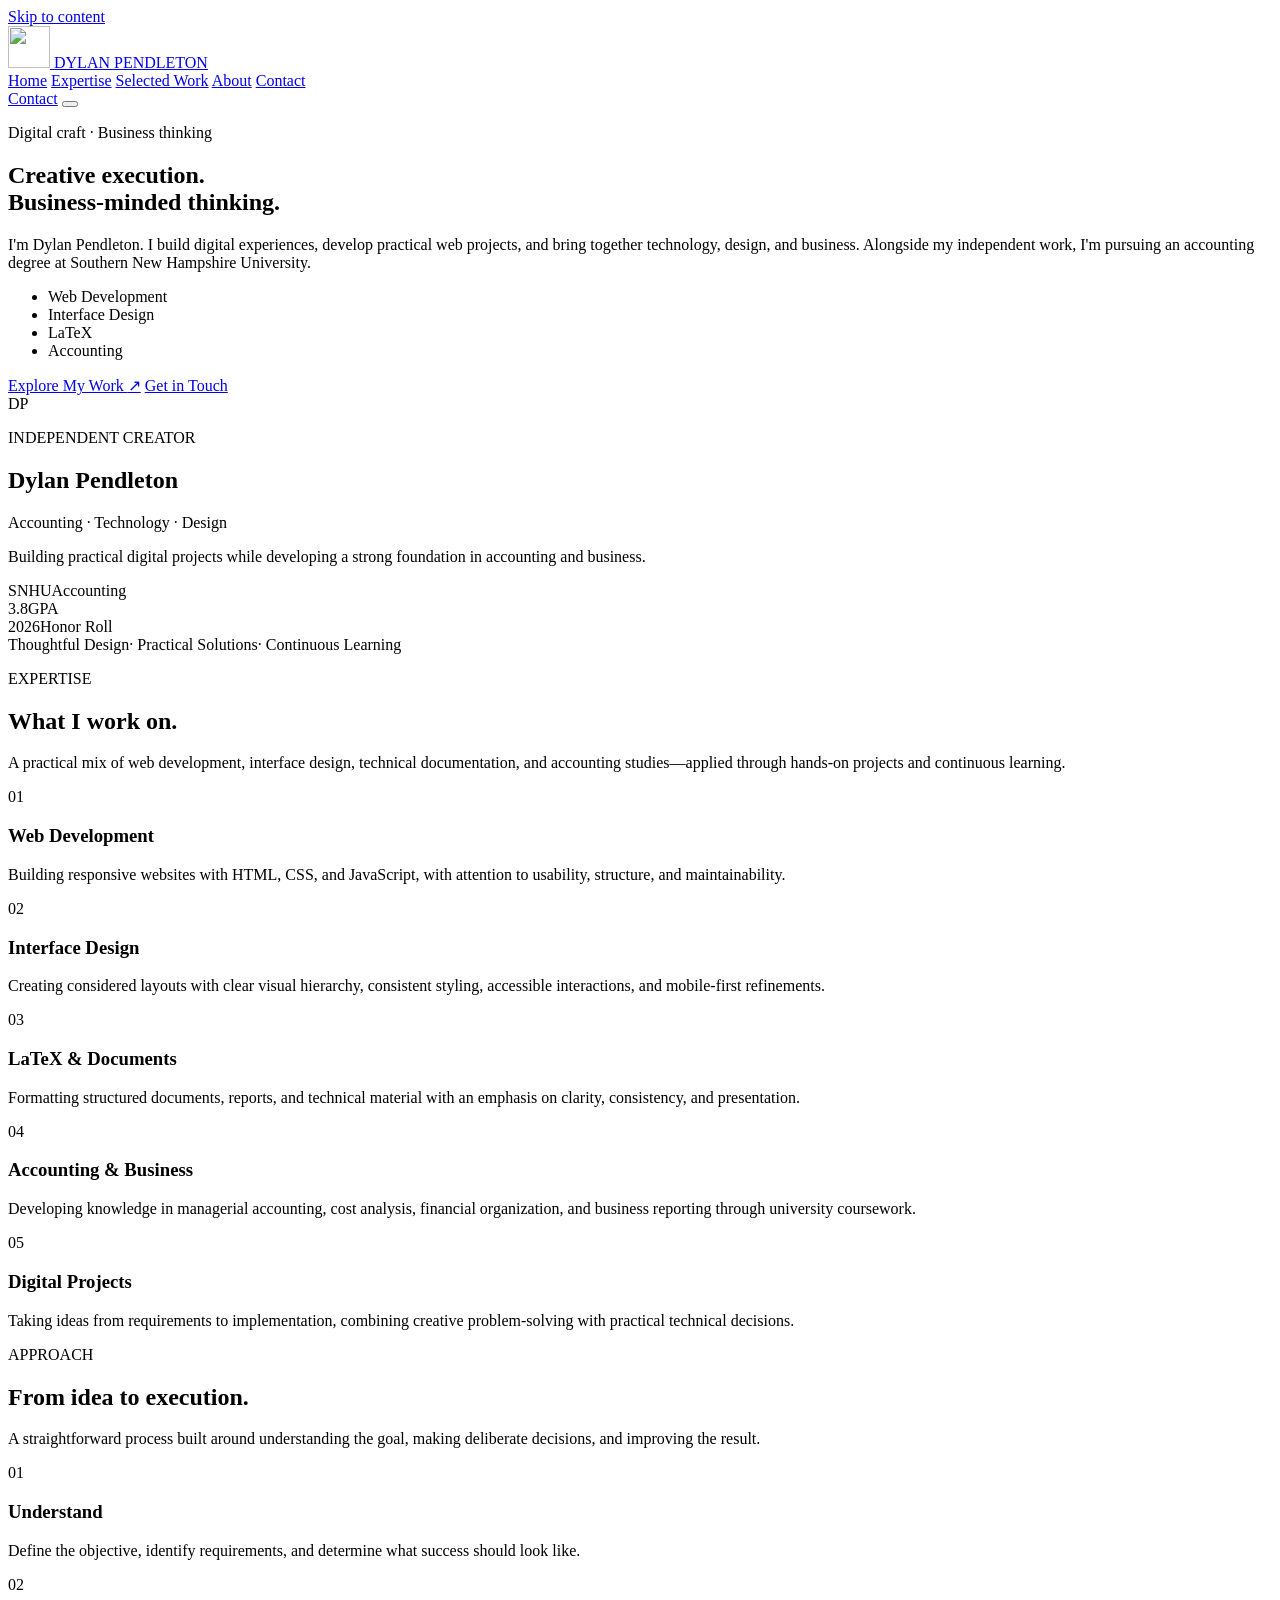
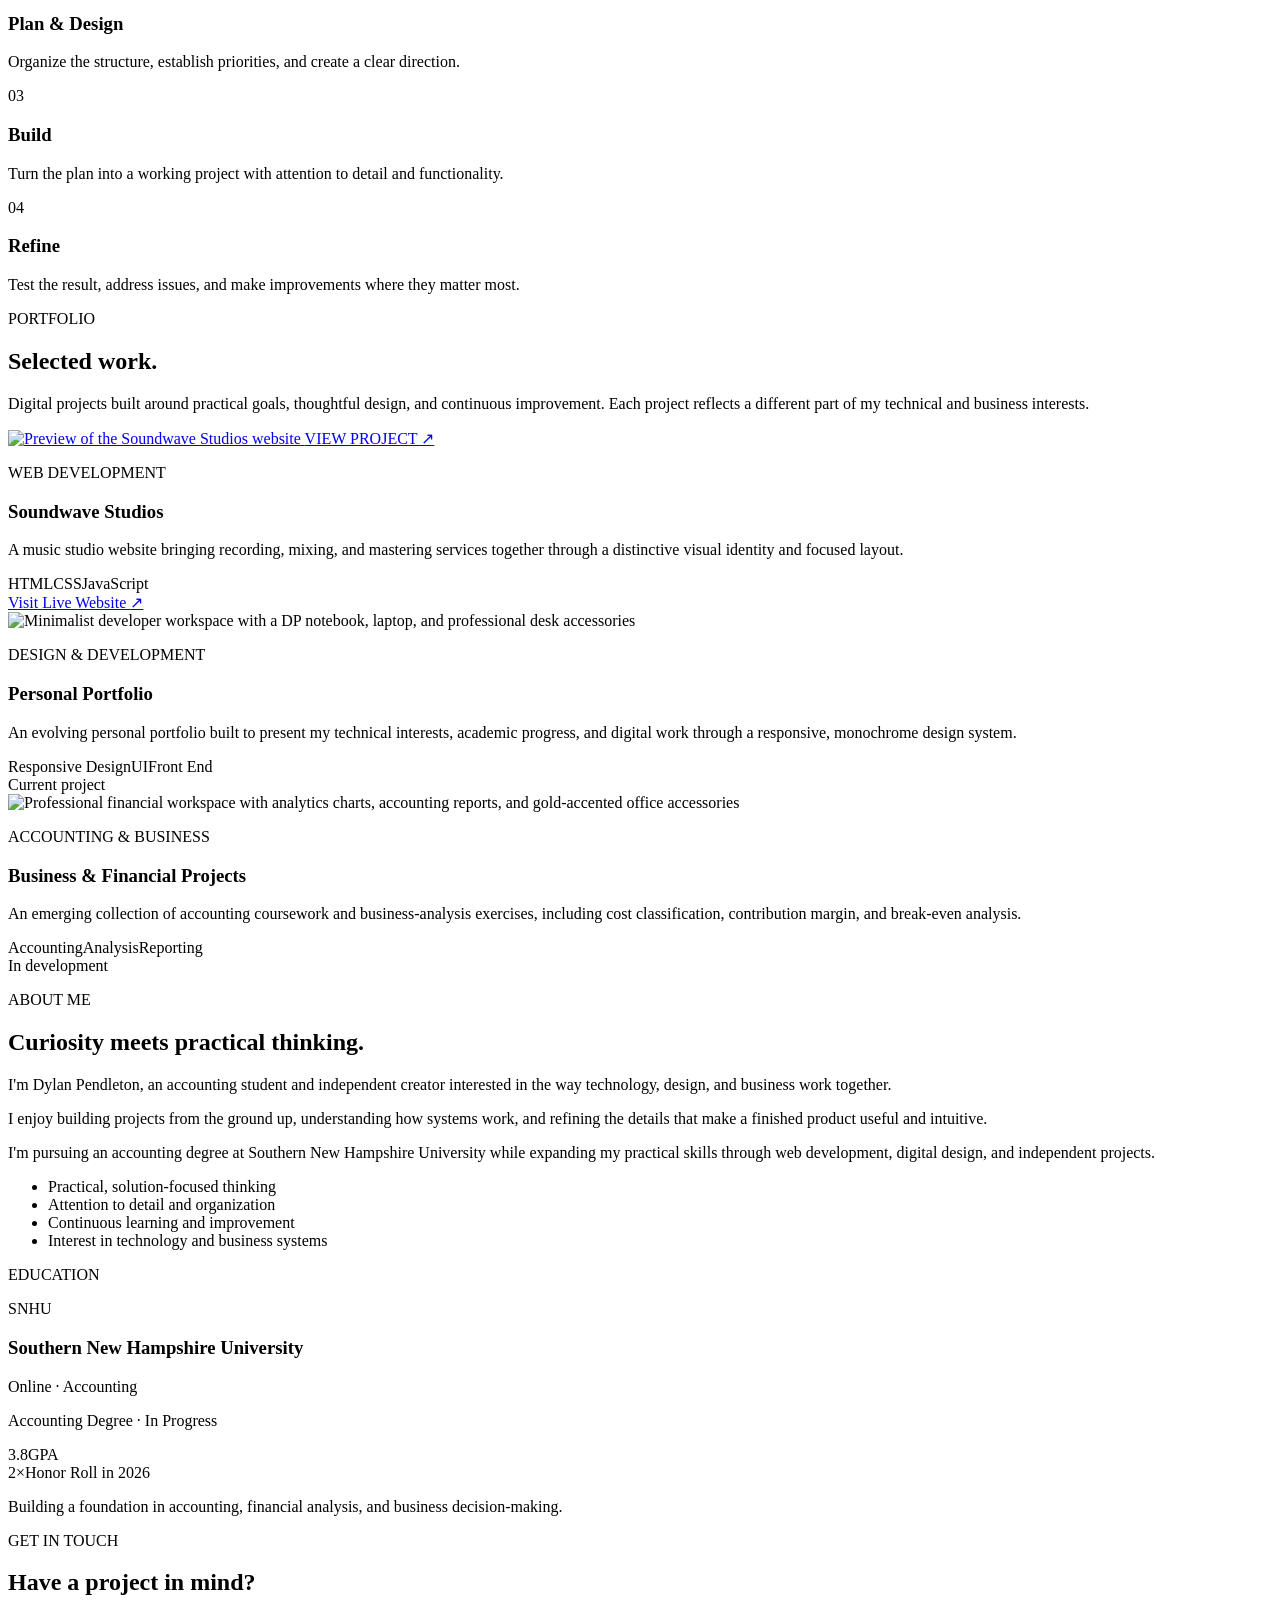
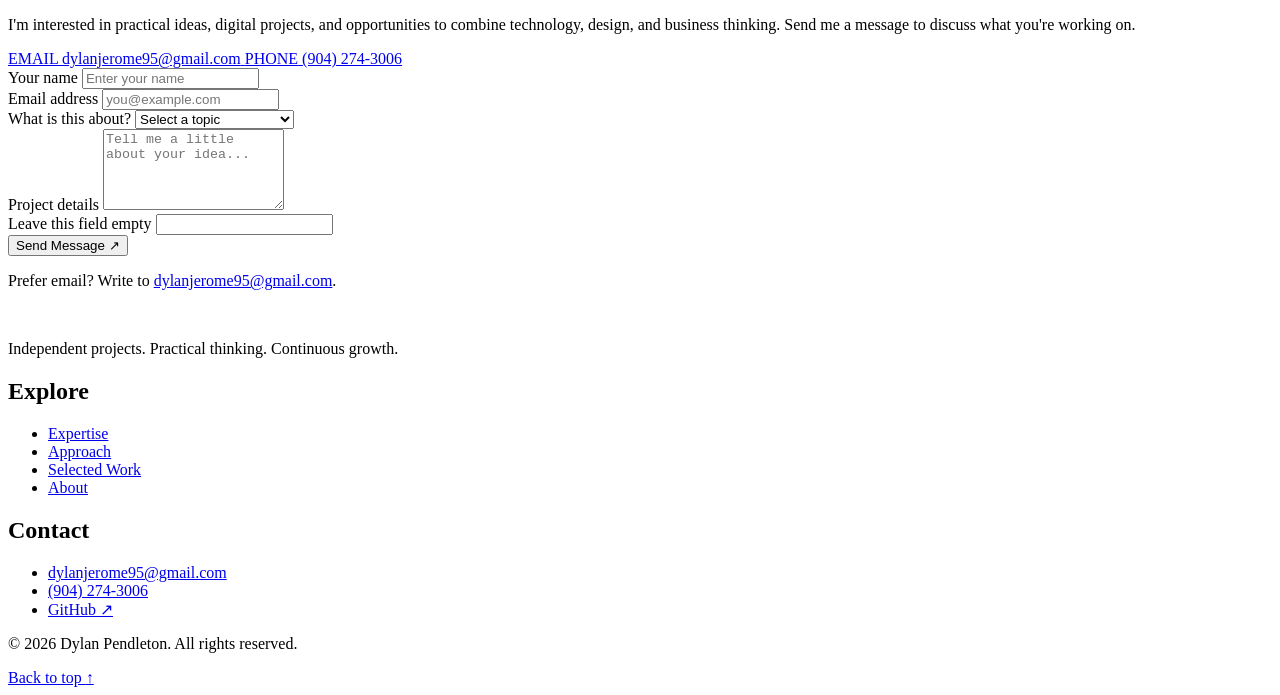
==== index.html @ d05fcdb5 "Add portfolio homepage" ====
<!DOCTYPE html>
<html lang="en">
<head>
  <meta charset="UTF-8">
  <meta name="viewport" content="width=device-width, initial-scale=1.0">
  <meta name="theme-color" content="#080809">
  <title>Dylan Pendleton | Digital Projects &amp; Business</title>
  <meta name="description" content="Dylan Pendleton — accounting student and independent creator working across web development, digital design, and business.">
  <meta name="author" content="Dylan Pendleton">

  <!-- Link previews (iMessage, LinkedIn, Slack, X) -->
  <meta property="og:type" content="website">
  <meta property="og:site_name" content="Dylan Pendleton">
  <meta property="og:title" content="Dylan Pendleton | Digital Projects &amp; Business">
  <meta property="og:description" content="Accounting student and independent creator working across web development, digital design, and business.">
  <!-- Add once the site's live address is known; preview images need a full URL:
  <meta property="og:url" content="https://YOUR-SITE/">
  <meta property="og:image" content="https://YOUR-SITE/images/social-preview.png"> -->
  <meta name="twitter:card" content="summary_large_image">

  <link rel="icon" type="image/png" sizes="32x32" href="images/favicon-32x32.png">
  <link rel="icon" type="image/png" sizes="16x16" href="images/favicon-16x16.png">
  <link rel="icon" type="image/png" href="images/favicon.png">
  <link rel="apple-touch-icon" sizes="180x180" href="images/apple-touch-icon.png">

  <!-- Fonts: Inter (body) and Inter Tight (headings) -->
  <link rel="preconnect" href="https://fonts.googleapis.com">
  <link rel="preconnect" href="https://fonts.gstatic.com" crossorigin>
  <link rel="stylesheet" href="https://fonts.googleapis.com/css2?family=Inter:wght@400..800&family=Inter+Tight:wght@500..800&display=swap">

  <link rel="stylesheet" href="css/style.css">
  <script src="js/main.js" defer></script>
</head>

<body>
  <a class="skip-link" href="#main">Skip to content</a>

  <header class="site-header">
    <div class="container header-inner">
       <a class="logo" href="#home" aria-label="Dylan Pendleton, home">
        <img class="brand-logo" src="images/dylan-pendleton-monogram.png" alt="" width="42" height="42">
        <span class="logo-text" aria-hidden="true">DYLAN PENDLETON</span>
      </a>

      <nav class="main-nav" id="main-nav" aria-label="Main navigation">
        <a href="#home">Home</a>
        <a href="#services">Expertise</a>
        <a href="#work">Selected Work</a>
        <a href="#about">About</a>
        <a href="#contact">Contact</a>
      </nav>

      <div class="header-actions">
        <a class="btn btn-small" href="#contact">Contact</a>
        <button class="menu-toggle" type="button" aria-label="Open navigation" aria-controls="main-nav" aria-expanded="false">
          <span></span><span></span><span></span>
        </button>
      </div>
    </div>
  </header>

  <main id="main">
    <!-- HERO -->
    <section class="hero" id="home">
      <div class="container hero-grid">
        <div class="hero-copy reveal">
          <p class="badge"><span class="pulse" aria-hidden="true"></span> Digital craft · Business thinking</p>
          <h1>Creative execution.<br>Business-minded thinking.</h1>
          <p class="lede">
            I'm Dylan Pendleton. I build digital experiences, develop practical web projects, and bring together technology, design, and business. Alongside my independent work, I'm pursuing an accounting degree at Southern New Hampshire University.
          </p>

          <ul class="tag-list">
            <li>Web Development</li>
            <li>Interface Design</li>
            <li>LaTeX</li>
            <li>Accounting</li>
          </ul>

          <div class="hero-actions">
            <a class="btn" href="#work">Explore My Work <span aria-hidden="true">↗</span></a>
            <a class="btn btn-ghost" href="#contact">Get in Touch</a>
          </div>
        </div>

        <aside class="profile-card reveal">
          <div class="profile-top">
            <div class="avatar">DP</div>
            <div>
              <p class="profile-label">INDEPENDENT CREATOR</p>
              <h2>Dylan Pendleton</h2>
              <p class="profile-subtitle">Accounting · Technology · Design</p>
            </div>
          </div>

          <div class="profile-divider"></div>
          <p class="profile-description">
            Building practical digital projects while developing a strong foundation in accounting and business.
          </p>

          <div class="profile-stats">
            <div><span class="stat-value">SNHU</span><span class="stat-label">Accounting</span></div>
            <div><span class="stat-value">3.8</span><span class="stat-label">GPA</span></div>
            <div><span class="stat-value">2026</span><span class="stat-label">Honor Roll</span></div>
          </div>
        </aside>
      </div>
    </section>

    <!-- PRINCIPLES -->
    <section class="strip" aria-label="Working principles">
      <div class="container strip-inner">
        <span>Thoughtful Design</span><span class="strip-dot">·</span>
        <span>Practical Solutions</span><span class="strip-dot">·</span>
        <span>Continuous Learning</span>
      </div>
    </section>

    <!-- EXPERTISE -->
    <section class="section" id="services">
      <div class="container">
        <div class="section-head reveal">
          <p class="kicker">EXPERTISE</p>
          <h2>What I work on.</h2>
          <p class="section-description">
            A practical mix of web development, interface design, technical documentation, and accounting studies—applied through hands-on projects and continuous learning.
          </p>
        </div>

        <div class="cards">
          <article class="service-card reveal">
            <span class="card-number">01</span>
            <h3>Web Development</h3>
            <p>Building responsive websites with HTML, CSS, and JavaScript, with attention to usability, structure, and maintainability.</p>
          </article>

          <article class="service-card reveal">
            <span class="card-number">02</span>
            <h3>Interface Design</h3>
            <p>Creating considered layouts with clear visual hierarchy, consistent styling, accessible interactions, and mobile-first refinements.</p>
          </article>

          <article class="service-card reveal">
            <span class="card-number">03</span>
            <h3>LaTeX &amp; Documents</h3>
            <p>Formatting structured documents, reports, and technical material with an emphasis on clarity, consistency, and presentation.</p>
          </article>

          <article class="service-card reveal">
            <span class="card-number">04</span>
            <h3>Accounting &amp; Business</h3>
            <p>Developing knowledge in managerial accounting, cost analysis, financial organization, and business reporting through university coursework.</p>
          </article>

          <article class="service-card reveal">
            <span class="card-number">05</span>
            <h3>Digital Projects</h3>
            <p>Taking ideas from requirements to implementation, combining creative problem-solving with practical technical decisions.</p>
          </article>
        </div>
      </div>
    </section>

    <!-- PROCESS -->
    <section class="section process-section" id="process">
      <div class="container">
        <div class="section-head reveal">
          <p class="kicker">APPROACH</p>
          <h2>From idea to execution.</h2>
          <p class="section-description">A straightforward process built around understanding the goal, making deliberate decisions, and improving the result.</p>
        </div>

        <div class="steps">
          <article class="step reveal">
            <span class="step-number">01</span>
            <h3>Understand</h3>
            <p>Define the objective, identify requirements, and determine what success should look like.</p>
          </article>
          <article class="step reveal">
            <span class="step-number">02</span>
            <h3>Plan &amp; Design</h3>
            <p>Organize the structure, establish priorities, and create a clear direction.</p>
          </article>
          <article class="step reveal">
            <span class="step-number">03</span>
            <h3>Build</h3>
            <p>Turn the plan into a working project with attention to detail and functionality.</p>
          </article>
          <article class="step reveal">
            <span class="step-number">04</span>
            <h3>Refine</h3>
            <p>Test the result, address issues, and make improvements where they matter most.</p>
          </article>
        </div>
      </div>
    </section>

    <!-- SELECTED WORK -->
    <section class="section work-section" id="work">
      <div class="container">
        <div class="section-head reveal">
          <p class="kicker">PORTFOLIO</p>
          <h2>Selected work.</h2>
          <p class="section-description">
            Digital projects built around practical goals, thoughtful design, and continuous improvement. Each project reflects a different part of my technical and business interests.
          </p>
        </div>

        <div class="project-grid">
          <article class="project-card is-linked reveal">
            <a class="project-preview" href="https://dylanjerome95.github.io/soundwave-studios" target="_blank" rel="noopener noreferrer" aria-label="Visit Soundwave Studios website">
              <img src="images/soundwave-preview.jpg" alt="Preview of the Soundwave Studios website" loading="lazy" width="1536" height="864">
              <span class="preview-label">VIEW PROJECT ↗</span>
            </a>

            <div class="project-content">
              <p class="project-category">WEB DEVELOPMENT</p>
              <h3>Soundwave Studios</h3>
              <p>A music studio website bringing recording, mixing, and mastering services together through a distinctive visual identity and focused layout.</p>
              <div class="project-tags"><span>HTML</span><span>CSS</span><span>JavaScript</span></div>
              <a class="text-link" href="https://dylanjerome95.github.io/soundwave-studios" target="_blank" rel="noopener noreferrer">Visit Live Website <span aria-hidden="true">↗</span></a>
            </div>
          </article>

          <article class="project-card reveal">
            <div class="project-preview">
              <img src="images/personal-portfolio-thumbnail.png" alt="Minimalist developer workspace with a DP notebook, laptop, and professional desk accessories" loading="lazy" width="1648" height="928">
            </div>

            <div class="project-content">
              <p class="project-category">DESIGN &amp; DEVELOPMENT</p>
              <h3>Personal Portfolio</h3>
              <p>An evolving personal portfolio built to present my technical interests, academic progress, and digital work through a responsive, monochrome design system.</p>
              <div class="project-tags"><span>Responsive Design</span><span>UI</span><span>Front End</span></div>
              <span class="status-pill">Current project</span>
            </div>
          </article>

          <article class="project-card reveal">
            <div class="project-preview">
              <img src="images/financial-business-thumbnail.png" alt="Professional financial workspace with analytics charts, accounting reports, and gold-accented office accessories" loading="lazy" width="1648" height="928">
            </div>

            <div class="project-content">
              <p class="project-category">ACCOUNTING &amp; BUSINESS</p>
              <h3>Business &amp; Financial Projects</h3>
              <p>An emerging collection of accounting coursework and business-analysis exercises, including cost classification, contribution margin, and break-even analysis.</p>
              <div class="project-tags"><span>Accounting</span><span>Analysis</span><span>Reporting</span></div>
              <span class="status-pill">In development</span>
            </div>
          </article>
        </div>
      </div>
    </section>

    <!-- ABOUT -->
    <section class="section about-section" id="about">
      <div class="container about-grid">
        <div class="about-copy reveal">
          <p class="kicker">ABOUT ME</p>
          <h2>Curiosity meets practical thinking.</h2>
          <p>I'm Dylan Pendleton, an accounting student and independent creator interested in the way technology, design, and business work together.</p>
          <p>I enjoy building projects from the ground up, understanding how systems work, and refining the details that make a finished product useful and intuitive.</p>
          <p>I'm pursuing an accounting degree at Southern New Hampshire University while expanding my practical skills through web development, digital design, and independent projects.</p>

          <ul class="check-list">
            <li>Practical, solution-focused thinking</li>
            <li>Attention to detail and organization</li>
            <li>Continuous learning and improvement</li>
            <li>Interest in technology and business systems</li>
          </ul>
        </div>

        <aside class="edu-card reveal">
          <p class="kicker">EDUCATION</p>
          <div class="edu-heading">
            <div class="edu-icon">SNHU</div>
            <div>
              <h3>Southern New Hampshire University</h3>
              <p>Online · Accounting</p>
            </div>
          </div>

          <div class="edu-divider"></div>
          <p class="edu-program">Accounting Degree · In Progress</p>

          <div class="edu-stats">
            <div><span class="edu-stat-value">3.8</span><span class="edu-stat-label">GPA</span></div>
            <div><span class="edu-stat-value">2×</span><span class="edu-stat-label">Honor Roll in 2026</span></div>
          </div>

          <p class="edu-note">Building a foundation in accounting, financial analysis, and business decision-making.</p>
        </aside>
      </div>
    </section>

    <!-- CONTACT -->
    <section class="section contact-section" id="contact">
      <div class="container contact-grid">
        <div class="contact-copy reveal">
          <p class="kicker">GET IN TOUCH</p>
          <h2>Have a project in mind?</h2>
          <p>I'm interested in practical ideas, digital projects, and opportunities to combine technology, design, and business thinking. Send me a message to discuss what you're working on.</p>

          <div class="contact-details">
            <a href="mailto:dylanjerome95@gmail.com">
              <span class="contact-detail-label">EMAIL</span>
              <span>dylanjerome95@gmail.com</span>
            </a>
            <a href="tel:+19042743006">
              <span class="contact-detail-label">PHONE</span>
              <span>(904) 274-3006</span>
            </a>
          </div>
        </div>

        <!-- To send messages straight from the page, create a free form at formspree.io
             and paste its URL into data-endpoint, e.g. data-endpoint="https://formspree.io/f/abcdwxyz".
             Left empty, the form opens a prepared email instead. -->
        <form class="contact-form reveal" id="contact-form" data-endpoint="">
          <div class="form-row">
            <div class="form-group">
              <label for="name">Your name</label>
              <input type="text" id="name" name="name" placeholder="Enter your name" autocomplete="name" required>
            </div>
            <div class="form-group">
              <label for="email">Email address</label>
              <input type="email" id="email" name="email" placeholder="you@example.com" autocomplete="email" required>
            </div>
          </div>

          <div class="form-group">
            <label for="service">What is this about?</label>
            <select id="service" name="service" required>
              <option value="" disabled selected>Select a topic</option>
              <option value="Web Development">Web Development</option>
              <option value="Design">Interface Design</option>
              <option value="Business">Business &amp; Accounting</option>
              <option value="Collaboration">Project Collaboration</option>
              <option value="Other">Other</option>
            </select>
          </div>

          <div class="form-group">
            <label for="message">Project details</label>
            <textarea id="message" name="message" rows="5" placeholder="Tell me a little about your idea..." required></textarea>
          </div>

          <div class="form-trap" aria-hidden="true">
            <label for="website">Leave this field empty</label>
            <input type="text" id="website" name="_gotcha" tabindex="-1" autocomplete="off">
          </div>

          <button class="btn form-submit" type="submit">Send Message <span aria-hidden="true">↗</span></button>
          <p class="form-note" id="form-note" aria-live="polite">Prefer email? Write to <a href="mailto:dylanjerome95@gmail.com">dylanjerome95@gmail.com</a>.</p>
        </form>
      </div>
    </section>
  </main>

  <!-- FOOTER -->
  <footer class="site-footer">
    <div class="container">
      <div class="footer-top">
        <div class="footer-brand">
          <a class="footer-logo" href="#home" aria-label="Dylan Pendleton, back to top">
            <img class="footer-brand-logo" src="images/dylan-pendleton-full-logo.png" alt="" loading="lazy">
          </a>
          <p class="footer-tagline">Independent projects. Practical thinking. Continuous growth.</p>
        </div>

        <nav class="footer-col" aria-labelledby="footer-explore">
          <h2 class="footer-heading" id="footer-explore">Explore</h2>
          <ul class="footer-links">
            <li><a href="#services">Expertise</a></li>
            <li><a href="#process">Approach</a></li>
            <li><a href="#work">Selected Work</a></li>
            <li><a href="#about">About</a></li>
          </ul>
        </nav>

        <div class="footer-col">
          <h2 class="footer-heading">Contact</h2>
          <ul class="footer-links">
            <li><a href="mailto:dylanjerome95@gmail.com">dylanjerome95@gmail.com</a></li>
            <li><a href="tel:+19042743006">(904) 274-3006</a></li>
            <li><a href="https://github.com/dylanjerome95" target="_blank" rel="noopener noreferrer">GitHub <span aria-hidden="true">↗</span></a></li>
          </ul>
        </div>
      </div>

      <div class="footer-bottom">
        <p>© <span id="year">2026</span> Dylan Pendleton. All rights reserved.</p>
        <a class="back-to-top" href="#home">Back to top <span aria-hidden="true">↑</span></a>
      </div>
    </div>
  </footer>
</body>
</html>
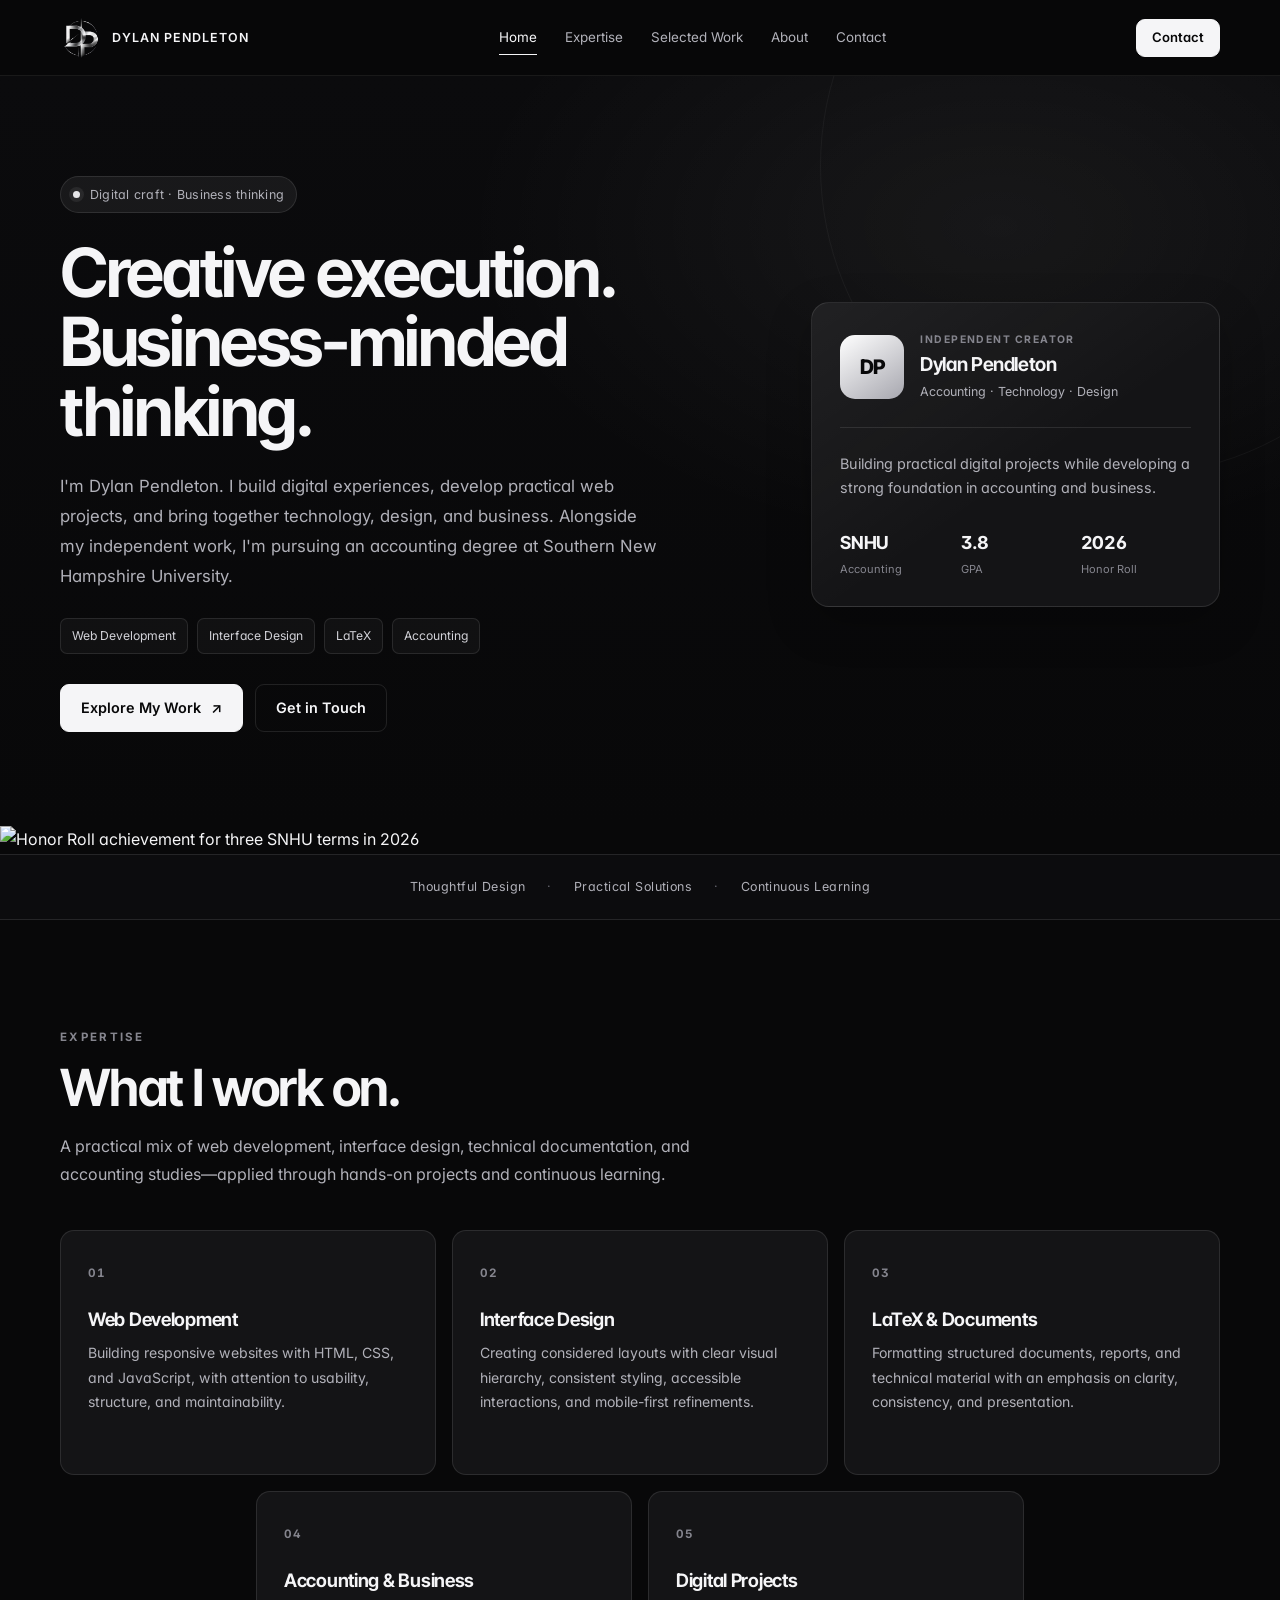
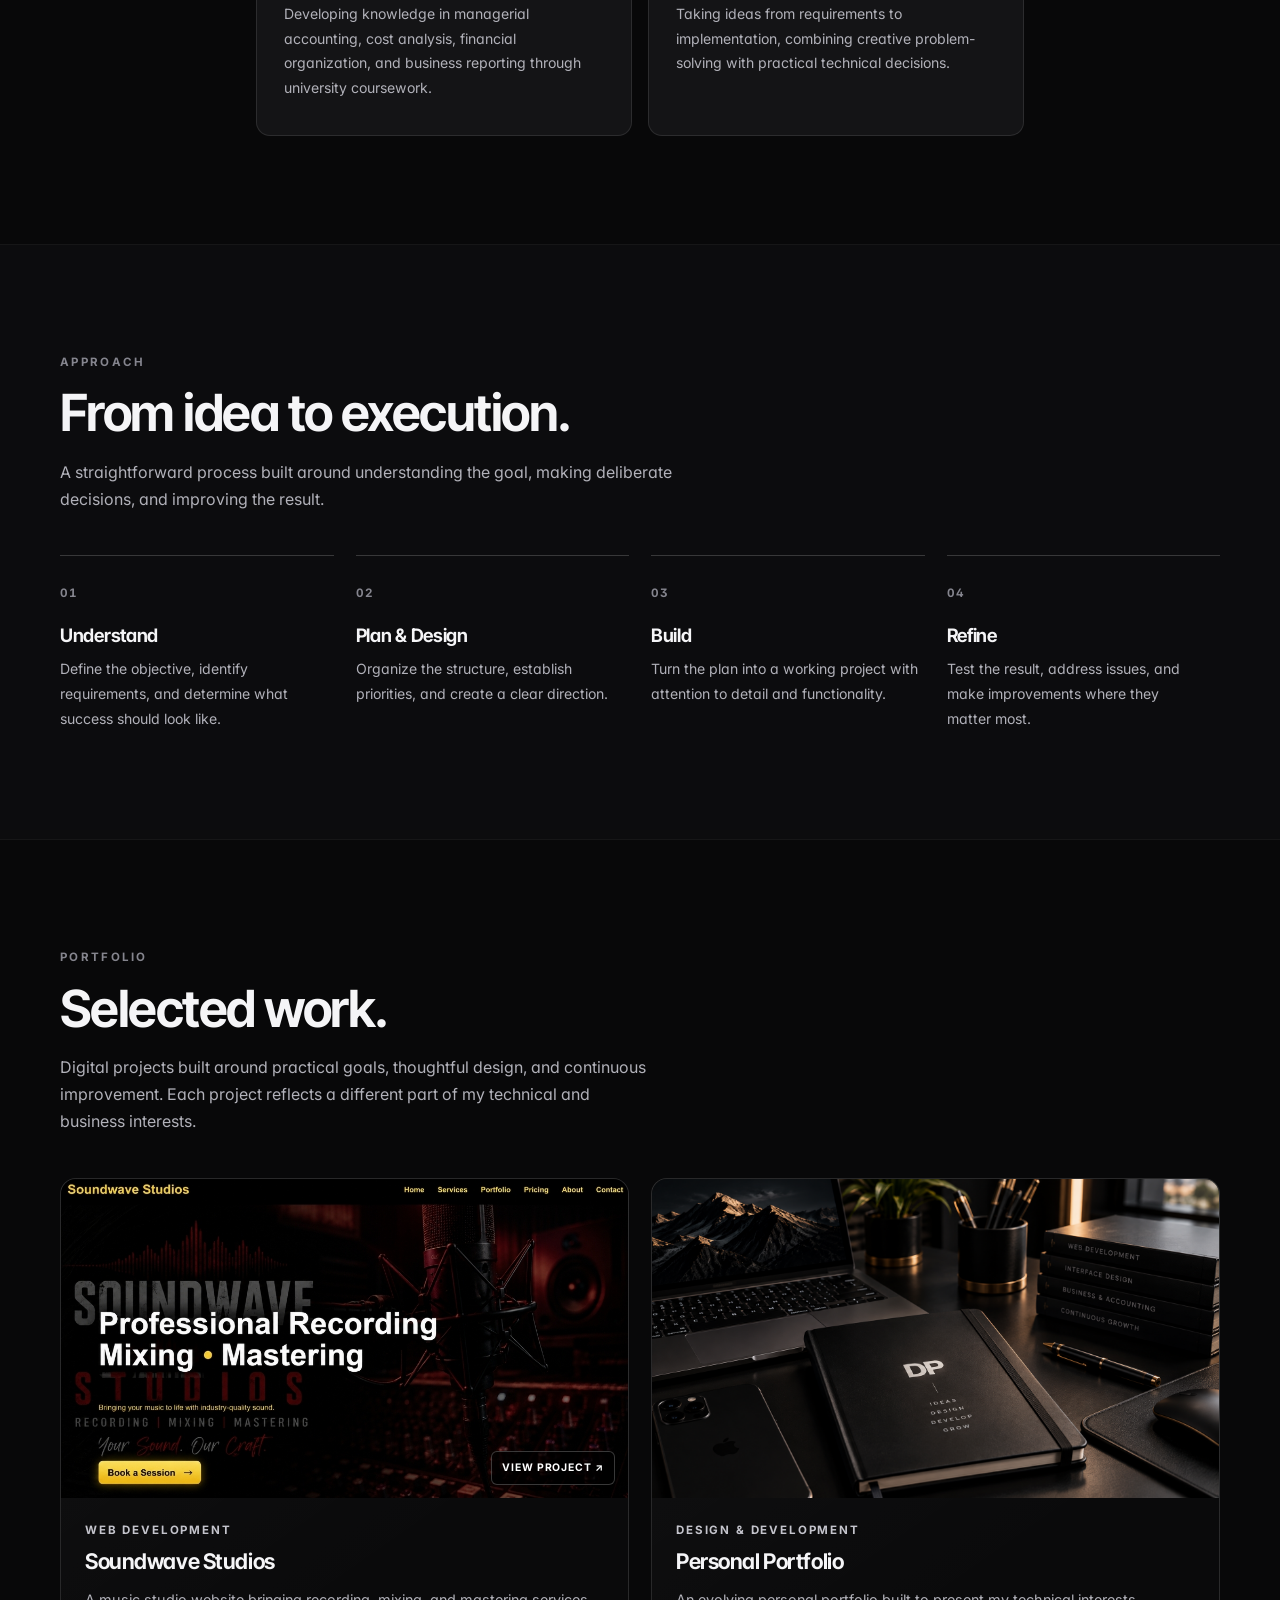
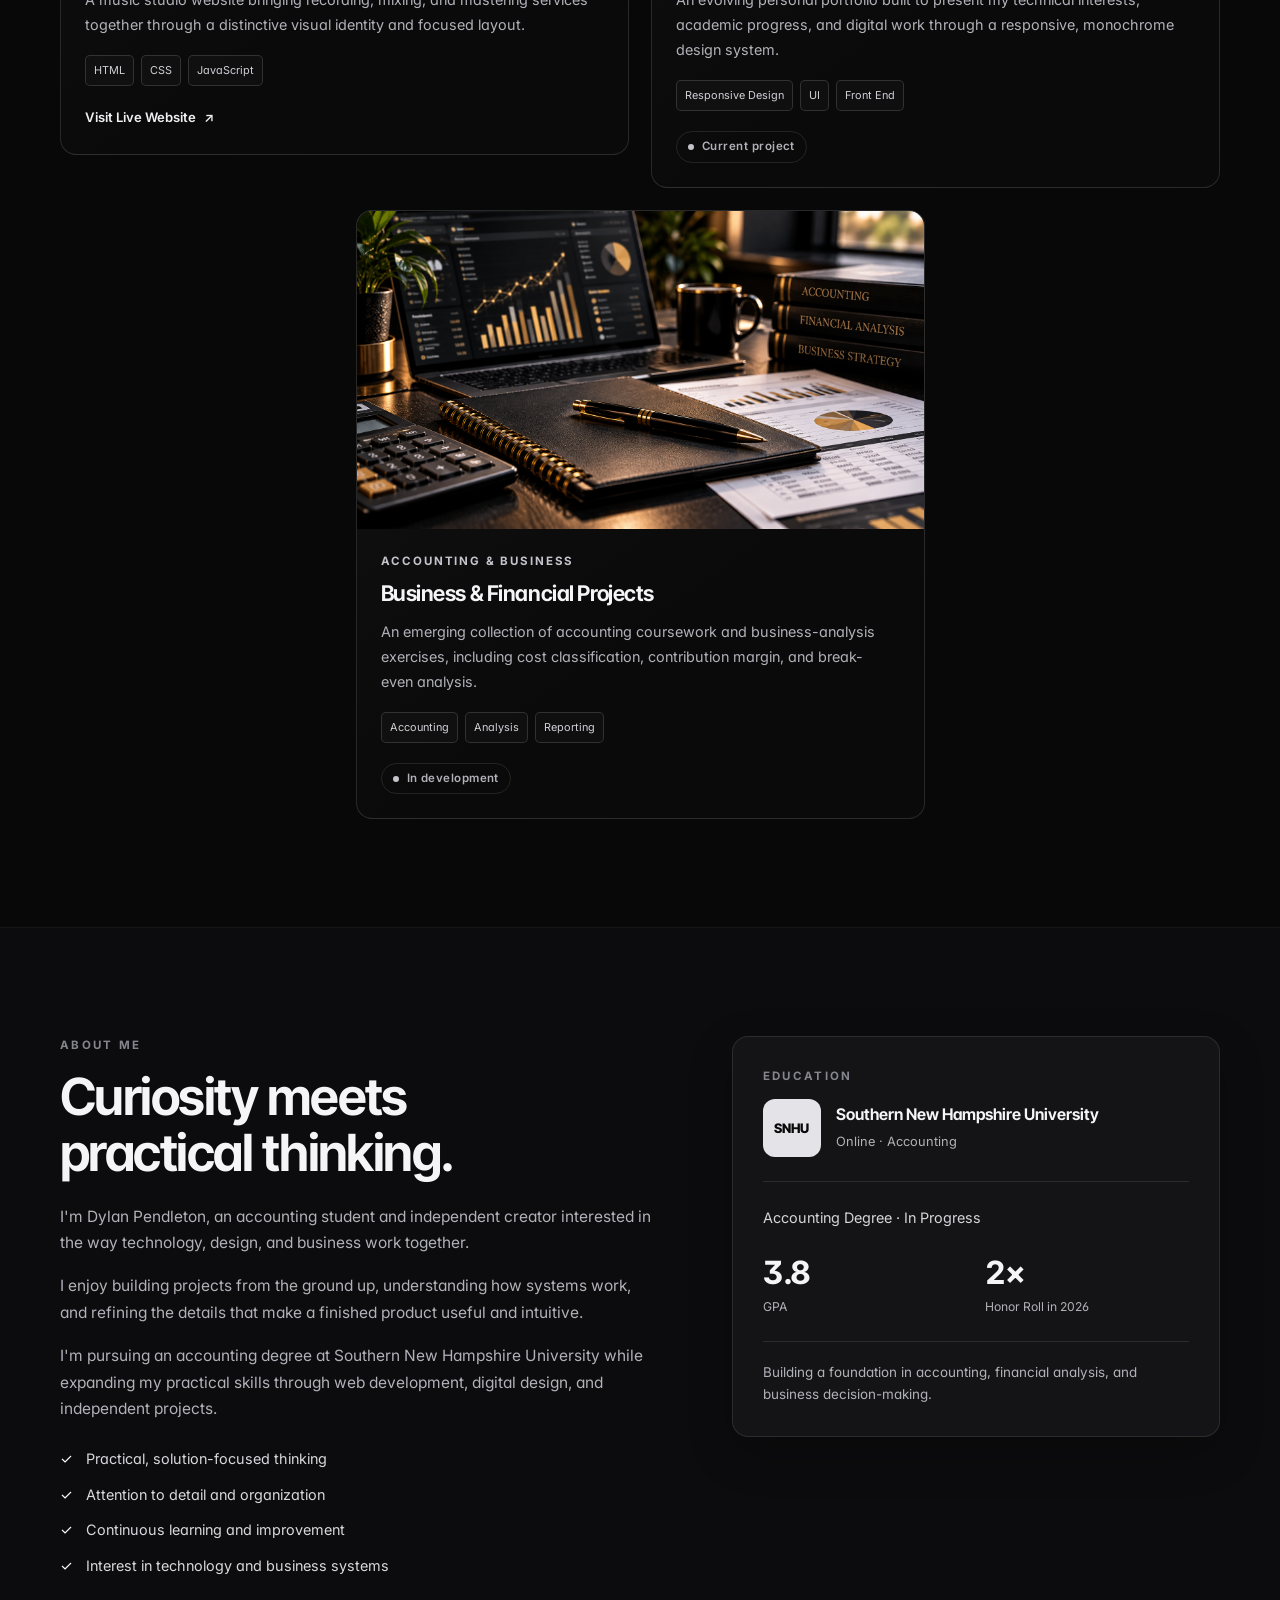
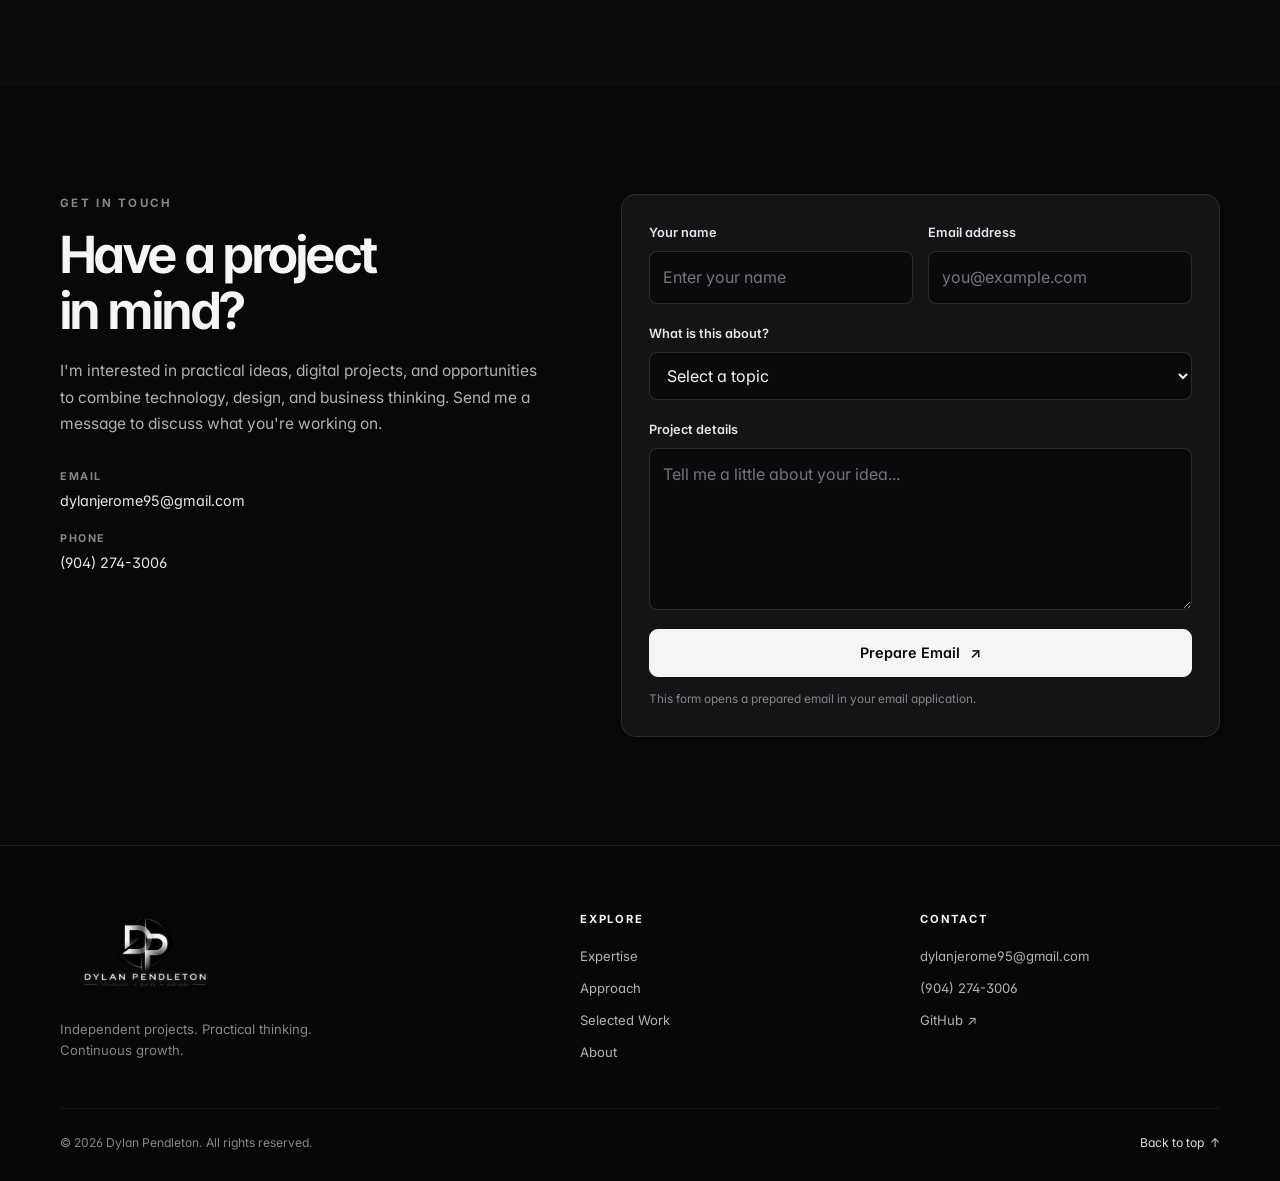
==== commit 8e178f8c: "Add academic achievement section to index.html Added an achievement section with a badge for Honor R" ====
--- a/index.html
+++ b/index.html
@@ -107,6 +107,17 @@
       </div>
     </section>
 
+<!-- Academic Achievement -->
+<section class="achievement-section" id="achievements">
+  <div class="achievement-card">
+    <div class="achievement-badge">
+      <img
+        src="images/snhu-honor-roll-2026.png"
+        alt="Honor Roll achievement for three SNHU terms in 2026"
+        loading="lazy"
+      >
+    </div>
+    
     <!-- PRINCIPLES -->
     <section class="strip" aria-label="Working principles">
       <div class="container strip-inner">
--- a/css/style.css
+++ b/css/style.css
@@ -0,0 +1,1663 @@
+/* =========================================
+   DYLAN PENDLETON — PORTFOLIO
+   Dark monochrome / responsive layout
+   ========================================= */
+
+:root {
+  color-scheme: dark;
+  --bg: #080809;
+  --bg-soft: #0c0c0e;
+  --bg-card: #141416;
+  --border: rgba(255, 255, 255, 0.10);
+  --border-strong: rgba(255, 255, 255, 0.22);
+  --text: #f5f5f7;
+  --muted: #b1b1b9;
+  --faint: #85858e;
+  --silver: #c4c4cc;
+  --accent-soft: rgba(255, 255, 255, 0.06);
+  --radius: 14px;
+  --max-width: 1160px;
+  --header-height: 76px;
+  --shadow-card: 0 16px 45px rgba(0, 0, 0, 0.24);
+  --ease: 180ms ease;
+
+  /* Inter for reading, Inter Tight for headlines and numbers */
+  --font-sans: "Inter", ui-sans-serif, system-ui, -apple-system, "Segoe UI", Roboto, Arial, sans-serif;
+  --font-display: "Inter Tight", var(--font-sans);
+}
+
+*,
+*::before,
+*::after {
+  box-sizing: border-box;
+}
+
+html {
+  scroll-behavior: smooth;
+  scroll-padding-top: calc(var(--header-height) + 18px);
+  -webkit-text-size-adjust: 100%;
+  text-size-adjust: 100%;
+}
+
+body {
+  margin: 0;
+  background: var(--bg);
+  color: var(--text);
+  font-family: var(--font-sans);
+  font-size: 16px;
+  line-height: 1.7;
+  font-feature-settings: "cv11", "ss01";
+  -webkit-font-smoothing: antialiased;
+  -moz-osx-font-smoothing: grayscale;
+  text-rendering: optimizeLegibility;
+}
+
+h1,
+h2,
+h3 {
+  font-family: var(--font-display);
+  text-wrap: balance;
+}
+
+p {
+  text-wrap: pretty;
+}
+
+img {
+  max-width: 100%;
+}
+
+a {
+  color: inherit;
+  text-decoration: none;
+}
+
+button,
+input,
+select,
+textarea {
+  font: inherit;
+  -webkit-tap-highlight-color: transparent;
+}
+
+a {
+  -webkit-tap-highlight-color: transparent;
+}
+
+:focus-visible {
+  outline: 2px solid #ffffff;
+  outline-offset: 4px;
+}
+
+::selection {
+  background: #ededf0;
+  color: #080809;
+}
+
+.skip-link {
+  position: absolute;
+  top: 12px;
+  left: 12px;
+  z-index: 200;
+  padding: 10px 14px;
+  color: #080809;
+  background: #ffffff;
+  border-radius: 8px;
+  font-size: 0.85rem;
+  font-weight: 600;
+  transform: translateY(-160%);
+  transition: transform var(--ease);
+}
+
+.skip-link:focus {
+  transform: none;
+}
+
+.container {
+  width: min(var(--max-width), calc(100% - 48px));
+  margin-inline: auto;
+}
+
+.section {
+  padding: 108px 0;
+}
+
+.section-head {
+  max-width: 740px;
+  margin-bottom: 42px;
+}
+
+.kicker {
+  margin: 0 0 12px;
+  color: var(--faint);
+  font-size: 0.72rem;
+  font-weight: 700;
+  letter-spacing: 0.20em;
+  text-transform: uppercase;
+}
+
+.section-head h2,
+.about-copy h2,
+.contact-copy h2 {
+  margin: 0;
+  font-size: clamp(2rem, 4vw, 3.35rem);
+  font-weight: 650;
+  line-height: 1.1;
+  letter-spacing: -0.03em;
+}
+
+.section-description {
+  max-width: 650px;
+  margin: 18px 0 0;
+  color: var(--muted);
+  font-size: 1rem;
+}
+
+
+/* HEADER */
+
+.site-header {
+  position: sticky;
+  top: 0;
+  z-index: 100;
+  height: var(--header-height);
+  background: rgba(8, 8, 9, 0.90);
+  border-bottom: 1px solid rgba(255, 255, 255, 0.07);
+  backdrop-filter: blur(18px);
+  -webkit-backdrop-filter: blur(18px);
+}
+
+.header-inner {
+  height: 100%;
+  display: flex;
+  align-items: center;
+  justify-content: space-between;
+  gap: 24px;
+}
+
+.logo {
+  display: flex;
+  min-width: 0;
+  flex-shrink: 0;
+  align-items: center;
+  gap: 10px;
+}
+
+.brand-logo {
+  display: block;
+  width: 42px;
+  height: 42px;
+  flex: 0 0 42px;
+  object-fit: contain;
+}
+
+.logo-text {
+  font-size: 0.78rem;
+  font-weight: 600;
+  letter-spacing: 0.08em;
+  white-space: nowrap;
+}
+
+.main-nav {
+  display: flex;
+  align-items: center;
+  justify-content: center;
+  gap: clamp(14px, 2.2vw, 30px);
+}
+
+.main-nav a {
+  position: relative;
+  padding: 8px 0;
+  color: var(--muted);
+  font-size: 0.84rem;
+  transition: color var(--ease);
+}
+
+.main-nav a::after {
+  position: absolute;
+  right: 0;
+  bottom: 2px;
+  left: 0;
+  height: 1px;
+  background: var(--text);
+  content: "";
+  transform: scaleX(0);
+  transform-origin: left;
+  transition: transform var(--ease);
+}
+
+.main-nav a:hover,
+.main-nav a.is-active {
+  color: var(--text);
+}
+
+.main-nav a:hover::after,
+.main-nav a.is-active::after {
+  transform: scaleX(1);
+}
+
+.header-actions {
+  display: flex;
+  align-items: center;
+  gap: 12px;
+}
+
+.menu-toggle {
+  display: none;
+  width: 42px;
+  height: 42px;
+  padding: 10px;
+  flex-direction: column;
+  justify-content: center;
+  gap: 5px;
+  color: var(--text);
+  background: transparent;
+  border: 1px solid var(--border);
+  border-radius: 10px;
+  cursor: pointer;
+}
+
+.menu-toggle span {
+  display: block;
+  width: 100%;
+  height: 2px;
+  background: currentColor;
+  border-radius: 3px;
+  transition: transform 220ms ease, opacity 160ms ease;
+}
+
+/* Hamburger morphs into an X while the menu is open */
+.menu-toggle[aria-expanded="true"] span:nth-child(1) {
+  transform: translateY(7px) rotate(45deg);
+}
+
+.menu-toggle[aria-expanded="true"] span:nth-child(2) {
+  opacity: 0;
+}
+
+.menu-toggle[aria-expanded="true"] span:nth-child(3) {
+  transform: translateY(-7px) rotate(-45deg);
+}
+
+
+/* BUTTONS */
+
+.btn {
+  display: inline-flex;
+  min-height: 48px;
+  align-items: center;
+  justify-content: center;
+  gap: 10px;
+  padding: 12px 20px;
+  color: #080809;
+  background: var(--text);
+  border: 1px solid var(--text);
+  border-radius: 9px;
+  font-size: 0.9rem;
+  font-weight: 600;
+  line-height: 1.25;
+  cursor: pointer;
+  transition:
+    background var(--ease),
+    color var(--ease),
+    border-color var(--ease),
+    transform var(--ease);
+}
+
+.btn:hover {
+  background: #ffffff;
+  border-color: #ffffff;
+  transform: translateY(-2px);
+}
+
+.btn:disabled {
+  cursor: progress;
+  opacity: 0.7;
+  transform: none;
+}
+
+.btn-small {
+  min-height: 38px;
+  padding: 9px 15px;
+  font-size: 0.82rem;
+}
+
+.btn-ghost {
+  color: var(--text);
+  background: transparent;
+  border-color: var(--border);
+}
+
+.btn-ghost:hover {
+  color: #080809;
+  background: #ffffff;
+  border-color: #ffffff;
+}
+
+
+/* HERO */
+
+.hero {
+  position: relative;
+  overflow: hidden;
+  padding: 100px 0 94px;
+  background:
+    radial-gradient(ellipse at 78% 20%, rgba(255, 255, 255, 0.055), transparent 38%),
+    linear-gradient(180deg, #0b0b0d 0%, #080809 100%);
+}
+
+.hero::before {
+  position: absolute;
+  top: -220px;
+  right: -160px;
+  width: 620px;
+  height: 620px;
+  border: 1px solid rgba(255, 255, 255, 0.045);
+  border-radius: 50%;
+  content: "";
+  pointer-events: none;
+}
+
+.hero-grid {
+  position: relative;
+  display: grid;
+  grid-template-columns: minmax(0, 1.25fr) minmax(290px, 0.75fr);
+  align-items: center;
+  gap: 70px;
+}
+
+.hero-copy {
+  min-width: 0;
+}
+
+.badge {
+  display: inline-flex;
+  align-items: center;
+  gap: 10px;
+  margin: 0 0 25px;
+  padding: 7px 12px;
+  color: var(--muted);
+  background: var(--accent-soft);
+  border: 1px solid var(--border);
+  border-radius: 999px;
+  font-size: 0.78rem;
+  letter-spacing: 0.02em;
+}
+
+.pulse {
+  width: 7px;
+  height: 7px;
+  flex: 0 0 7px;
+  background: #e6e6e9;
+  border-radius: 50%;
+  box-shadow: 0 0 0 4px rgba(255, 255, 255, 0.07);
+}
+
+.hero h1 {
+  max-width: 780px;
+  margin: 0;
+  font-size: clamp(2.65rem, 5.3vw, 4.8rem);
+  font-weight: 650;
+  line-height: 1.02;
+  letter-spacing: -0.035em;
+}
+
+.lede {
+  max-width: 640px;
+  margin: 25px 0 0;
+  color: var(--muted);
+  font-size: 1.05rem;
+  line-height: 1.8;
+}
+
+.tag-list {
+  display: flex;
+  flex-wrap: wrap;
+  gap: 9px;
+  margin: 26px 0 0;
+  padding: 0;
+  list-style: none;
+}
+
+.tag-list li {
+  padding: 7px 11px;
+  color: #d2d2d8;
+  background: rgba(255, 255, 255, 0.035);
+  border: 1px solid var(--border);
+  border-radius: 7px;
+  font-size: 0.76rem;
+}
+
+.hero-actions {
+  display: flex;
+  flex-wrap: wrap;
+  gap: 12px;
+  margin-top: 30px;
+}
+
+
+/* PROFILE CARD */
+
+.profile-card {
+  padding: 28px;
+  background:
+    linear-gradient(145deg, rgba(255, 255, 255, 0.055), transparent 55%),
+    var(--bg-card);
+  border: 1px solid var(--border);
+  border-radius: 18px;
+  box-shadow: var(--shadow-card);
+}
+
+.profile-top {
+  display: flex;
+  align-items: center;
+  gap: 16px;
+}
+
+.avatar {
+  display: grid;
+  width: 64px;
+  height: 64px;
+  flex: 0 0 64px;
+  place-items: center;
+  color: #09090a;
+  background: linear-gradient(145deg, #ffffff, #a7a7af);
+  border-radius: 15px;
+  font-family: var(--font-display);
+  font-size: 1.25rem;
+  font-weight: 800;
+  letter-spacing: -0.04em;
+}
+
+.profile-label {
+  margin: 0 0 3px;
+  color: var(--faint);
+  font-size: 0.65rem;
+  font-weight: 700;
+  letter-spacing: 0.14em;
+}
+
+.profile-top h2 {
+  margin: 0;
+  font-size: 1.2rem;
+  font-weight: 650;
+  line-height: 1.35;
+  letter-spacing: -0.02em;
+}
+
+.profile-subtitle {
+  margin: 4px 0 0;
+  color: var(--muted);
+  font-size: 0.78rem;
+}
+
+.profile-divider,
+.edu-divider {
+  height: 1px;
+  margin: 24px 0;
+  background: var(--border);
+}
+
+.profile-description {
+  margin: 0;
+  color: var(--muted);
+  font-size: 0.9rem;
+}
+
+.profile-stats {
+  display: grid;
+  grid-template-columns: repeat(3, minmax(0, 1fr));
+  gap: 10px;
+  margin-top: 27px;
+}
+
+.profile-stats > div {
+  display: flex;
+  min-width: 0;
+  flex-direction: column;
+  gap: 4px;
+}
+
+.stat-value {
+  font-family: var(--font-display);
+  font-size: 1.12rem;
+  font-weight: 700;
+  letter-spacing: -0.02em;
+  font-variant-numeric: tabular-nums;
+}
+
+.stat-label {
+  color: var(--faint);
+  font-size: 0.69rem;
+  line-height: 1.4;
+}
+
+
+/* PRINCIPLES STRIP */
+
+.strip {
+  background: var(--bg-soft);
+  border-top: 1px solid var(--border);
+  border-bottom: 1px solid var(--border);
+}
+
+.strip-inner {
+  display: flex;
+  min-height: 64px;
+  align-items: center;
+  justify-content: center;
+  flex-wrap: wrap;
+  gap: 22px;
+  color: var(--muted);
+  font-size: 0.78rem;
+  letter-spacing: 0.035em;
+}
+
+.strip-dot {
+  color: #66666f;
+}
+
+
+/* EXPERTISE CARDS */
+
+.cards {
+  display: grid;
+  grid-template-columns: repeat(3, minmax(0, 1fr));
+  gap: 16px;
+}
+
+.service-card {
+  position: relative;
+  min-height: 245px;
+  padding: 27px;
+  overflow: hidden;
+  background: var(--bg-card);
+  border: 1px solid var(--border);
+  border-radius: var(--radius);
+  transition:
+    transform 200ms ease,
+    border-color 200ms ease,
+    background 200ms ease;
+}
+
+.service-card:hover {
+  background: #18181b;
+  border-color: var(--border-strong);
+  transform: translateY(-4px);
+}
+
+.card-number,
+.step-number {
+  color: var(--faint);
+  font-size: 0.73rem;
+  font-weight: 700;
+  letter-spacing: 0.12em;
+  font-variant-numeric: tabular-nums;
+}
+
+.service-card h3,
+.step h3 {
+  margin: 22px 0 9px;
+  font-size: 1.16rem;
+  font-weight: 650;
+  line-height: 1.35;
+  letter-spacing: -0.015em;
+}
+
+.service-card p,
+.step p {
+  margin: 0;
+  color: var(--muted);
+  font-size: 0.88rem;
+  line-height: 1.75;
+}
+
+/* Desktop: 3 + 2 layout with the last two cards centred */
+@media (min-width: 961px) {
+  .cards {
+    grid-template-columns: repeat(6, minmax(0, 1fr));
+  }
+
+  .service-card {
+    grid-column: span 2;
+  }
+
+  .service-card:nth-child(4):nth-last-child(2) {
+    grid-column: 2 / span 2;
+  }
+
+  .service-card:nth-child(5):last-child {
+    grid-column: 4 / span 2;
+  }
+}
+
+
+/* PROCESS */
+
+.process-section {
+  background: var(--bg-soft);
+  border-top: 1px solid rgba(255, 255, 255, 0.04);
+  border-bottom: 1px solid rgba(255, 255, 255, 0.04);
+}
+
+.steps {
+  display: grid;
+  grid-template-columns: repeat(4, minmax(0, 1fr));
+  gap: 22px;
+}
+
+.step {
+  padding-top: 22px;
+  border-top: 1px solid rgba(255, 255, 255, 0.18);
+}
+
+.step h3 {
+  margin-top: 18px;
+}
+
+
+/* PROJECTS */
+
+.project-grid {
+  display: grid;
+  grid-template-columns: repeat(2, minmax(0, 1fr));
+  align-items: start;
+  gap: 22px;
+}
+
+.project-card {
+  min-width: 0;
+  overflow: hidden;
+  background: linear-gradient(145deg, rgba(255, 255, 255, 0.045), rgba(255, 255, 255, 0.012) 65%);
+  border: 1px solid rgba(255, 255, 255, 0.12);
+  border-radius: 16px;
+  transition:
+    transform 220ms ease,
+    border-color 220ms ease,
+    box-shadow 220ms ease;
+}
+
+.project-card:hover {
+  border-color: rgba(220, 220, 230, 0.24);
+}
+
+/* Only clickable cards lift and zoom, so nothing looks clickable when it isn't */
+.project-card.is-linked:hover {
+  border-color: rgba(220, 220, 230, 0.3);
+  box-shadow: 0 16px 38px rgba(0, 0, 0, 0.28);
+  transform: translateY(-4px);
+}
+
+.project-card.is-linked:hover .project-preview img {
+  transform: scale(1.025);
+}
+
+.project-preview {
+  position: relative;
+  display: block;
+  width: 100%;
+  aspect-ratio: 16 / 9;
+  overflow: hidden;
+  background: #101012;
+}
+
+.project-preview img {
+  display: block;
+  width: 100%;
+  height: 100%;
+  object-fit: cover;
+  object-position: center;
+  transition: transform 350ms ease;
+}
+
+.preview-label {
+  position: absolute;
+  right: 13px;
+  bottom: 13px;
+  padding: 7px 10px;
+  color: #ffffff;
+  background: rgba(0, 0, 0, 0.76);
+  border: 1px solid var(--border-strong);
+  border-radius: 6px;
+  font-size: 0.65rem;
+  font-weight: 700;
+  letter-spacing: 0.09em;
+}
+
+.project-content {
+  padding: 24px;
+}
+
+.project-category {
+  margin: 0 0 8px;
+  color: var(--silver);
+  font-size: 0.72rem;
+  font-weight: 700;
+  line-height: 1.5;
+  letter-spacing: 0.16em;
+}
+
+.project-content h3 {
+  margin: 0;
+  font-size: 1.35rem;
+  font-weight: 650;
+  line-height: 1.3;
+  letter-spacing: -0.02em;
+}
+
+.project-content > p:not(.project-category) {
+  margin: 12px 0 0;
+  color: var(--muted);
+  font-size: 0.9rem;
+  line-height: 1.75;
+}
+
+.project-tags {
+  display: flex;
+  flex-wrap: wrap;
+  gap: 7px;
+  margin-top: 18px;
+}
+
+.project-tags span {
+  padding: 5px 8px;
+  color: #d0d0d6;
+  background: rgba(255, 255, 255, 0.025);
+  border: 1px solid rgba(255, 255, 255, 0.14);
+  border-radius: 5px;
+  font-size: 0.68rem;
+}
+
+.text-link {
+  display: inline-flex;
+  align-items: center;
+  gap: 8px;
+  margin-top: 20px;
+  color: #f0f0f3;
+  font-size: 0.82rem;
+  font-weight: 600;
+  text-underline-offset: 5px;
+  transition: color var(--ease), opacity var(--ease);
+}
+
+.text-link:hover {
+  color: #ffffff;
+  text-decoration: underline;
+}
+
+/* Non-clickable project status, e.g. "Current project" */
+.status-pill {
+  display: inline-flex;
+  align-items: center;
+  gap: 8px;
+  margin-top: 20px;
+  padding: 5px 11px;
+  color: var(--muted);
+  border: 1px solid var(--border);
+  border-radius: 999px;
+  font-size: 0.72rem;
+  font-weight: 600;
+  letter-spacing: 0.04em;
+}
+
+.status-pill::before {
+  width: 6px;
+  height: 6px;
+  background: var(--silver);
+  border-radius: 50%;
+  content: "";
+}
+
+/* Centre an odd final project card on tablet and desktop */
+@media (min-width: 721px) {
+  .project-card:nth-child(odd):last-child {
+    grid-column: 1 / -1;
+    width: calc(50% - 11px);
+    justify-self: center;
+  }
+}
+
+
+/* ABOUT AND EDUCATION */
+
+.about-section {
+  background: var(--bg-soft);
+  border-top: 1px solid rgba(255, 255, 255, 0.04);
+}
+
+.about-grid {
+  display: grid;
+  grid-template-columns: minmax(0, 1.1fr) minmax(300px, 0.9fr);
+  align-items: start;
+  gap: 75px;
+}
+
+.about-copy h2 {
+  margin-bottom: 23px;
+}
+
+.about-copy > p:not(.kicker) {
+  margin: 0 0 17px;
+  color: var(--muted);
+  font-size: 0.97rem;
+}
+
+.check-list {
+  display: grid;
+  gap: 11px;
+  margin: 25px 0 0;
+  padding: 0;
+  list-style: none;
+}
+
+.check-list li {
+  position: relative;
+  padding-left: 26px;
+  color: #d8d8de;
+  font-size: 0.9rem;
+}
+
+.check-list li::before {
+  position: absolute;
+  top: 0;
+  left: 0;
+  color: #ffffff;
+  content: "✓";
+}
+
+.edu-card {
+  padding: 30px;
+  background: var(--bg-card);
+  border: 1px solid var(--border);
+  border-radius: 16px;
+  box-shadow: var(--shadow-card);
+}
+
+.edu-heading {
+  display: flex;
+  align-items: center;
+  gap: 15px;
+}
+
+.edu-icon {
+  display: grid;
+  width: 58px;
+  height: 58px;
+  flex: 0 0 58px;
+  place-items: center;
+  color: #09090a;
+  background: #e4e4e8;
+  border-radius: 12px;
+  font-family: var(--font-display);
+  font-size: 0.82rem;
+  font-weight: 800;
+}
+
+.edu-heading h3 {
+  margin: 0;
+  font-size: 1rem;
+  font-weight: 650;
+  line-height: 1.4;
+}
+
+.edu-heading p {
+  margin: 5px 0 0;
+  color: var(--muted);
+  font-size: 0.8rem;
+}
+
+.edu-program {
+  margin: 0;
+  color: #d5d5db;
+  font-size: 0.9rem;
+}
+
+.edu-stats {
+  display: grid;
+  grid-template-columns: repeat(2, minmax(0, 1fr));
+  gap: 18px;
+  margin-top: 23px;
+}
+
+.edu-stats > div {
+  display: flex;
+  flex-direction: column;
+  gap: 5px;
+}
+
+.edu-stat-value {
+  font-family: var(--font-display);
+  font-size: 2rem;
+  font-weight: 700;
+  line-height: 1.2;
+  letter-spacing: -0.03em;
+  font-variant-numeric: tabular-nums;
+}
+
+.edu-stat-label {
+  color: var(--muted);
+  font-size: 0.76rem;
+}
+
+.edu-note {
+  margin: 23px 0 0;
+  padding-top: 19px;
+  color: var(--muted);
+  border-top: 1px solid var(--border);
+  font-size: 0.84rem;
+}
+
+
+/* CONTACT */
+
+.contact-grid {
+  display: grid;
+  grid-template-columns: minmax(0, 0.9fr) minmax(0, 1.1fr);
+  align-items: start;
+  gap: 70px;
+}
+
+.contact-copy h2 {
+  margin-bottom: 20px;
+}
+
+.contact-copy > p:not(.kicker) {
+  color: var(--muted);
+  font-size: 0.97rem;
+}
+
+.contact-details {
+  display: grid;
+  gap: 17px;
+  margin-top: 30px;
+}
+
+.contact-details a {
+  display: flex;
+  flex-direction: column;
+  align-items: flex-start;
+  gap: 3px;
+  overflow-wrap: anywhere;
+}
+
+.contact-details a > span:last-child {
+  color: #e7e7eb;
+  font-size: 0.9rem;
+}
+
+.contact-details a:hover > span:last-child {
+  text-decoration: underline;
+  text-underline-offset: 4px;
+}
+
+.contact-detail-label {
+  color: var(--faint);
+  font-size: 0.67rem;
+  font-weight: 700;
+  letter-spacing: 0.15em;
+}
+
+.contact-form {
+  display: grid;
+  gap: 19px;
+  padding: 27px;
+  background: var(--bg-card);
+  border: 1px solid var(--border);
+  border-radius: 15px;
+}
+
+.form-row {
+  display: grid;
+  grid-template-columns: repeat(2, minmax(0, 1fr));
+  gap: 15px;
+}
+
+.form-group {
+  display: flex;
+  min-width: 0;
+  flex-direction: column;
+  gap: 7px;
+}
+
+.form-group label {
+  color: #e5e5e9;
+  font-size: 0.8rem;
+  font-weight: 600;
+}
+
+.form-group input,
+.form-group select,
+.form-group textarea {
+  width: 100%;
+  min-width: 0;
+  padding: 12px 13px;
+  color: var(--text);
+  background: #0b0b0d;
+  border: 1px solid rgba(255, 255, 255, 0.13);
+  border-radius: 8px;
+  /* 16px stops iOS Safari from zooming in when a field is focused */
+  font-size: 1rem;
+  transition: border-color var(--ease);
+}
+
+.form-group input,
+.form-group select {
+  min-height: 46px;
+}
+
+.form-group textarea {
+  min-height: 130px;
+  resize: vertical;
+}
+
+.form-group input::placeholder,
+.form-group textarea::placeholder {
+  color: #74747d;
+}
+
+.form-group input:focus,
+.form-group select:focus,
+.form-group textarea:focus {
+  border-color: rgba(255, 255, 255, 0.55);
+}
+
+.form-group :focus-visible {
+  outline-offset: 3px;
+}
+
+/* Honeypot field for spam bots; hidden from people and screen readers */
+.form-trap {
+  position: absolute;
+  width: 1px;
+  height: 1px;
+  overflow: hidden;
+  clip-path: inset(50%);
+  white-space: nowrap;
+}
+
+.form-submit {
+  width: 100%;
+}
+
+.form-note {
+  margin: -6px 0 0;
+  color: var(--faint);
+  font-size: 0.74rem;
+  line-height: 1.6;
+}
+
+.form-note a {
+  color: var(--muted);
+  text-decoration: underline;
+  text-underline-offset: 3px;
+}
+
+.form-note.is-success {
+  color: #d9f2df;
+}
+
+.form-note.is-error {
+  color: #f4c7c7;
+}
+
+
+/* FOOTER */
+
+.site-footer {
+  padding: 64px 0 28px;
+  background: #070708;
+  border-top: 1px solid var(--border);
+  font-size: 0.82rem;
+}
+
+.footer-top {
+  display: grid;
+  grid-template-columns: minmax(0, 1.6fr) repeat(2, minmax(0, 1fr));
+  gap: 40px;
+  padding-bottom: 44px;
+}
+
+.footer-logo {
+  display: inline-block;
+}
+
+.footer-brand-logo {
+  display: block;
+  width: 170px;
+  max-width: 100%;
+  height: auto;
+}
+
+.footer-tagline {
+  max-width: 300px;
+  margin: 18px 0 0;
+  color: var(--faint);
+  line-height: 1.65;
+}
+
+.footer-heading {
+  margin: 0 0 16px;
+  color: var(--text);
+  font-family: var(--font-sans);
+  font-size: 0.7rem;
+  font-weight: 700;
+  letter-spacing: 0.16em;
+  text-transform: uppercase;
+}
+
+.footer-links {
+  display: grid;
+  gap: 10px;
+  margin: 0;
+  padding: 0;
+  list-style: none;
+}
+
+.footer-links a {
+  color: var(--muted);
+  overflow-wrap: anywhere;
+  transition: color var(--ease);
+}
+
+.footer-links a:hover {
+  color: #ffffff;
+}
+
+.footer-bottom {
+  display: flex;
+  align-items: center;
+  justify-content: space-between;
+  flex-wrap: wrap;
+  gap: 12px 24px;
+  padding-top: 24px;
+  color: var(--faint);
+  border-top: 1px solid rgba(255, 255, 255, 0.06);
+  font-size: 0.76rem;
+}
+
+.footer-bottom p {
+  margin: 0;
+}
+
+.back-to-top {
+  display: inline-flex;
+  align-items: center;
+  gap: 6px;
+  color: #d9d9df;
+  transition: color var(--ease);
+}
+
+.back-to-top:hover {
+  color: #ffffff;
+}
+
+
+/* SCROLL REVEAL */
+
+/* Content stays visible by default; the animation activates only after JS setup. */
+.js-enabled .reveal {
+  opacity: 0;
+  transform: translateY(14px);
+  transition: opacity 500ms ease, transform 500ms ease;
+}
+
+.js-enabled .reveal.is-visible {
+  opacity: 1;
+  transform: none;
+}
+
+
+/* TABLET */
+
+@media (max-width: 960px) {
+  .hero-grid {
+    grid-template-columns: minmax(0, 1fr) minmax(260px, 0.8fr);
+    gap: 35px;
+  }
+
+  .hero h1 {
+    font-size: clamp(2.6rem, 5.5vw, 4rem);
+  }
+
+  .cards {
+    grid-template-columns: repeat(2, minmax(0, 1fr));
+  }
+
+  /* Odd final card spans the row instead of sitting alone on the left */
+  .service-card:nth-child(odd):last-child {
+    grid-column: 1 / -1;
+    min-height: auto;
+  }
+
+  .about-grid,
+  .contact-grid {
+    gap: 40px;
+  }
+
+  .main-nav {
+    gap: 15px;
+  }
+
+  .main-nav a {
+    font-size: 0.78rem;
+  }
+
+  .footer-top {
+    grid-template-columns: minmax(0, 1.2fr) repeat(2, minmax(0, 1fr));
+    gap: 32px;
+  }
+}
+
+
+/* MOBILE */
+
+@media (max-width: 720px) {
+  :root {
+    --header-height: 66px;
+  }
+
+  .container {
+    width: calc(100% - 36px);
+  }
+
+  .header-inner {
+    gap: 10px;
+  }
+
+  .header-actions {
+    gap: 9px;
+  }
+
+  .header-actions > .btn {
+    display: none;
+  }
+
+  .menu-toggle {
+    display: flex;
+  }
+
+  /* Mobile menu: kept in the layout so it can fade and slide */
+  .main-nav {
+    position: absolute;
+    top: 100%;
+    right: 0;
+    left: 0;
+    align-items: stretch;
+    flex-direction: column;
+    gap: 0;
+    padding: 8px 18px 14px;
+    background: #0a0a0c;
+    border-bottom: 1px solid var(--border);
+    box-shadow: 0 18px 30px rgba(0, 0, 0, 0.35);
+    visibility: hidden;
+    opacity: 0;
+    pointer-events: none;
+    transform: translateY(-8px);
+    transition:
+      opacity 200ms ease,
+      transform 200ms ease,
+      visibility 0s linear 200ms;
+  }
+
+  .main-nav.open {
+    visibility: visible;
+    opacity: 1;
+    pointer-events: auto;
+    transform: none;
+    transition:
+      opacity 200ms ease,
+      transform 200ms ease;
+  }
+
+  .main-nav a {
+    display: flex;
+    min-height: 50px;
+    align-items: center;
+    padding: 0 4px;
+    border-bottom: 1px solid rgba(255, 255, 255, 0.06);
+    font-size: 0.95rem;
+  }
+
+  .main-nav a:last-child {
+    border-bottom: 0;
+  }
+
+  .main-nav a::after {
+    display: none;
+  }
+
+  .hero {
+    padding: 48px 0 44px;
+  }
+
+  .hero-grid {
+    grid-template-columns: minmax(0, 1fr);
+    gap: 26px;
+  }
+
+  .hero h1 {
+    font-size: clamp(2.45rem, 10vw, 3.6rem);
+    line-height: 1.04;
+  }
+
+  .badge {
+    margin-bottom: 15px;
+    font-size: 0.72rem;
+  }
+
+  .lede {
+    margin-top: 15px;
+    font-size: 0.96rem;
+    line-height: 1.65;
+  }
+
+  .tag-list {
+    gap: 6px;
+    margin-top: 17px;
+  }
+
+  .tag-list li {
+    padding: 6px 9px;
+    font-size: 0.7rem;
+  }
+
+  .hero-actions {
+    gap: 9px;
+    margin-top: 20px;
+  }
+
+  .hero-actions .btn {
+    min-height: 44px;
+    padding: 11px 14px;
+    font-size: 0.82rem;
+  }
+
+  .profile-card {
+    padding: 20px;
+  }
+
+  .profile-divider {
+    margin: 18px 0;
+  }
+
+  .profile-stats {
+    gap: 8px;
+    margin-top: 20px;
+  }
+
+  .stat-label {
+    font-size: 0.68rem;
+  }
+
+  .strip-inner {
+    min-height: 50px;
+    gap: 9px 13px;
+    padding-block: 9px;
+    font-size: 0.7rem;
+  }
+
+  .section {
+    padding: 60px 0;
+  }
+
+  .section-head {
+    margin-bottom: 24px;
+  }
+
+  .section-head h2,
+  .about-copy h2,
+  .contact-copy h2 {
+    font-size: clamp(2.1rem, 8vw, 2.9rem);
+    line-height: 1.08;
+  }
+
+  .section-description {
+    font-size: 0.94rem;
+    line-height: 1.7;
+  }
+
+  .cards {
+    grid-template-columns: minmax(0, 1fr);
+    gap: 10px;
+  }
+
+  .service-card {
+    min-height: auto;
+    padding: 20px;
+  }
+
+  .service-card h3 {
+    margin-top: 16px;
+  }
+
+  .steps {
+    grid-template-columns: repeat(2, minmax(0, 1fr));
+    gap: 25px 18px;
+  }
+
+  .step h3 {
+    font-size: 1.03rem;
+  }
+
+  .step p {
+    font-size: 0.83rem;
+  }
+
+  .project-grid {
+    grid-template-columns: minmax(0, 1fr);
+    gap: 18px;
+  }
+
+  .project-content {
+    padding: 20px;
+  }
+
+  .project-category {
+    margin-bottom: 12px;
+  }
+
+  .project-content h3 {
+    font-size: 1.5rem;
+    line-height: 1.25;
+  }
+
+  .project-content > p:not(.project-category) {
+    font-size: 0.94rem;
+  }
+
+  .project-tags {
+    margin-top: 16px;
+  }
+
+  .project-tags span {
+    padding: 6px 9px;
+    font-size: 0.75rem;
+  }
+
+  .text-link {
+    margin-top: 18px;
+    font-size: 0.88rem;
+  }
+
+  .about-grid,
+  .contact-grid {
+    grid-template-columns: minmax(0, 1fr);
+    gap: 36px;
+  }
+
+  .edu-card {
+    padding: 24px;
+  }
+
+  .contact-form {
+    padding: 21px;
+  }
+
+  .form-row {
+    grid-template-columns: minmax(0, 1fr);
+    gap: 18px;
+  }
+
+  .site-footer {
+    padding-top: 48px;
+  }
+
+  .footer-top {
+    grid-template-columns: repeat(2, minmax(0, 1fr));
+    gap: 32px 24px;
+    padding-bottom: 32px;
+  }
+
+  .footer-brand {
+    grid-column: 1 / -1;
+  }
+
+  .footer-brand-logo {
+    width: 150px;
+  }
+
+  .footer-links a {
+    display: inline-block;
+    padding-block: 2px;
+  }
+}
+
+
+/* SMALL PHONES */
+
+@media (max-width: 380px) {
+  .container {
+    width: calc(100% - 28px);
+  }
+
+  .brand-logo {
+    width: 36px;
+    height: 36px;
+    flex-basis: 36px;
+  }
+
+  .logo-text {
+    font-size: 0.68rem;
+    letter-spacing: 0.04em;
+  }
+
+  .hero {
+    padding: 40px 0 36px;
+  }
+
+  .hero-grid {
+    gap: 22px;
+  }
+
+  .hero h1 {
+    font-size: 2.35rem;
+  }
+
+  .hero-actions {
+    align-items: stretch;
+    flex-direction: column;
+  }
+
+  .hero-actions .btn {
+    width: 100%;
+  }
+
+  .profile-card {
+    padding: 18px;
+  }
+
+  .profile-top {
+    gap: 11px;
+  }
+
+  .avatar {
+    width: 52px;
+    height: 52px;
+    flex-basis: 52px;
+  }
+
+  .profile-top h2 {
+    font-size: 1.05rem;
+  }
+
+  .profile-subtitle {
+    font-size: 0.7rem;
+  }
+
+  .profile-stats {
+    gap: 6px;
+  }
+
+  .stat-value {
+    font-size: 0.98rem;
+  }
+
+  .stat-label {
+    font-size: 0.63rem;
+  }
+
+  .section {
+    padding: 50px 0;
+  }
+
+  .section-head {
+    margin-bottom: 20px;
+  }
+
+  .steps {
+    grid-template-columns: minmax(0, 1fr);
+  }
+
+  .edu-heading {
+    align-items: flex-start;
+  }
+
+  .edu-heading h3 {
+    font-size: 0.92rem;
+  }
+
+}
+
+
+/* NARROW PHONES: footer stacks so the email address never breaks mid-word */
+
+@media (max-width: 480px) {
+  .footer-top {
+    grid-template-columns: minmax(0, 1fr);
+    gap: 28px;
+  }
+
+  .footer-bottom {
+    align-items: flex-start;
+    flex-direction: column;
+  }
+}
+
+
+/* REDUCED MOTION */
+
+@media (prefers-reduced-motion: reduce) {
+  html {
+    scroll-behavior: auto;
+  }
+
+  *,
+  *::before,
+  *::after {
+    animation-duration: 0.01ms !important;
+    animation-iteration-count: 1 !important;
+    transition-duration: 0.01ms !important;
+  }
+
+  .js-enabled .reveal {
+    opacity: 1;
+    transform: none;
+  }
+
+  .btn:hover,
+  .service-card:hover,
+  .project-card.is-linked:hover,
+  .project-card.is-linked:hover .project-preview img {
+    transform: none;
+  }
+}
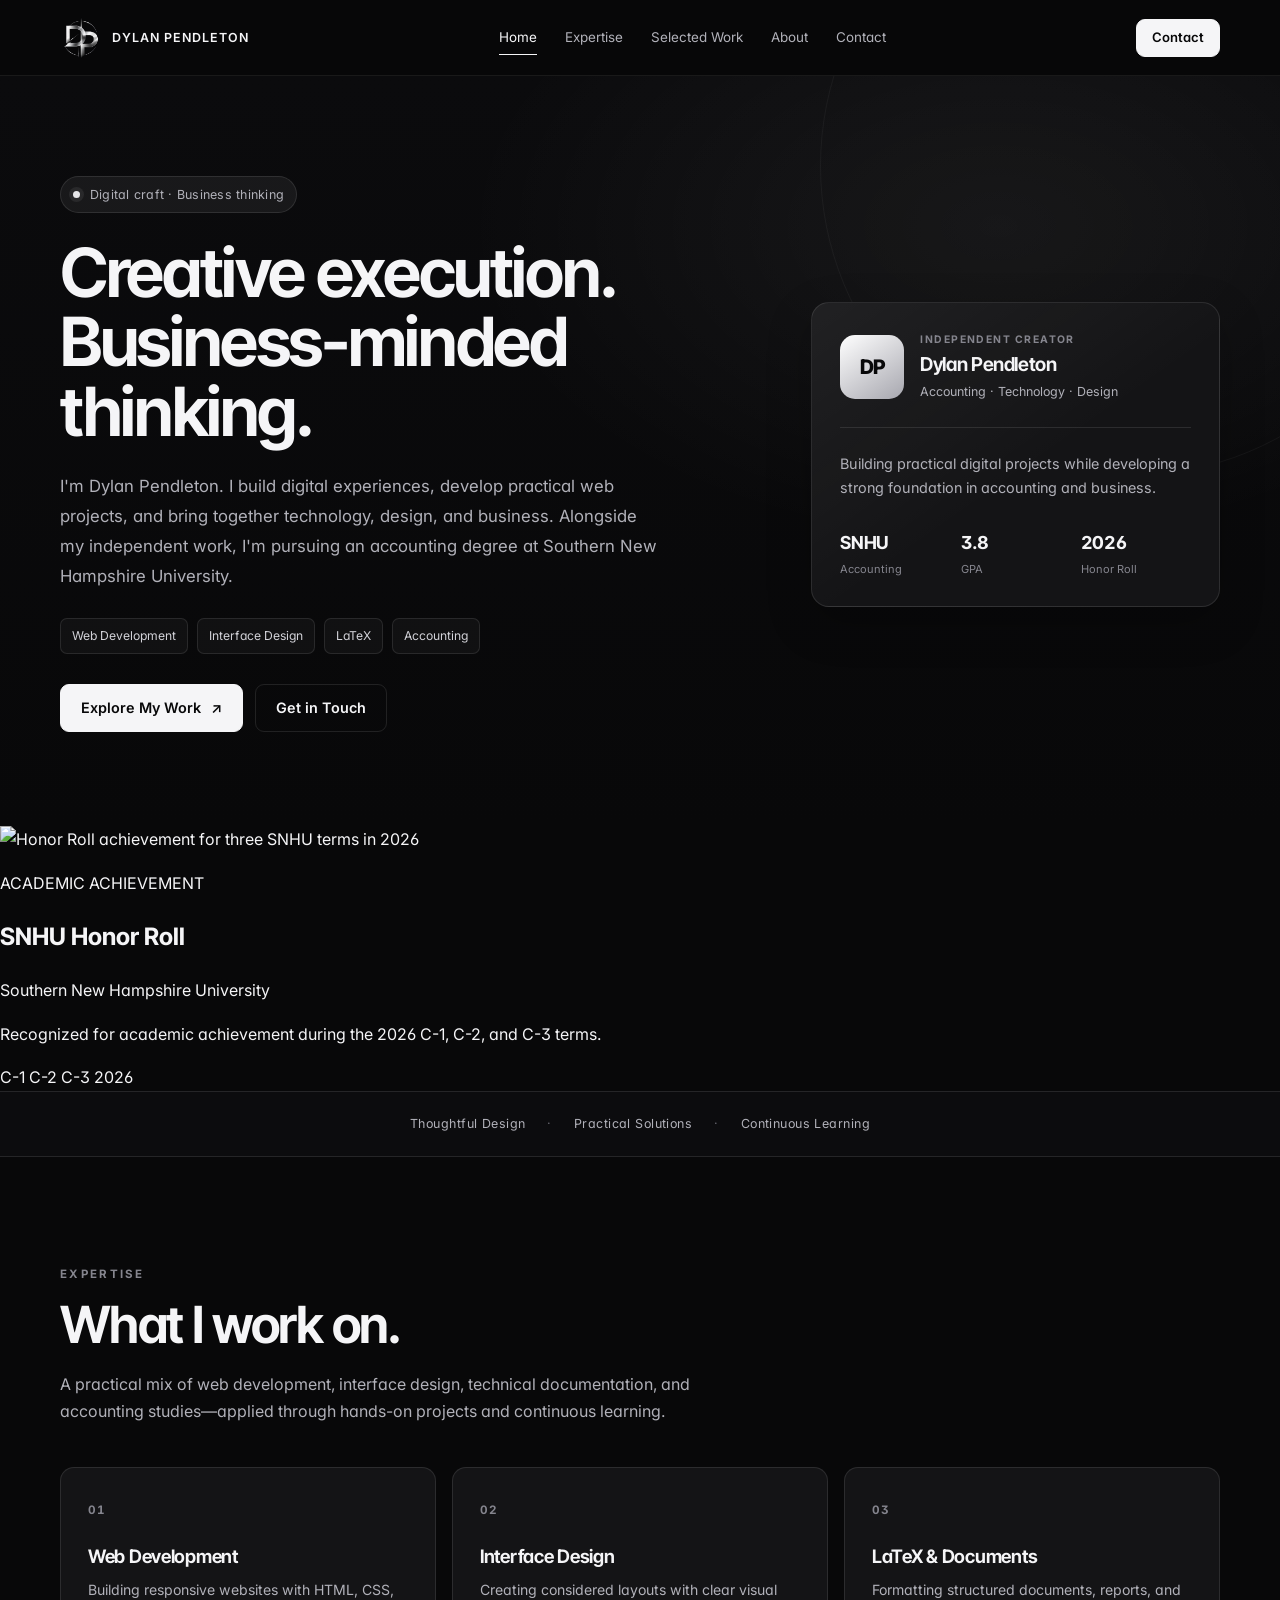
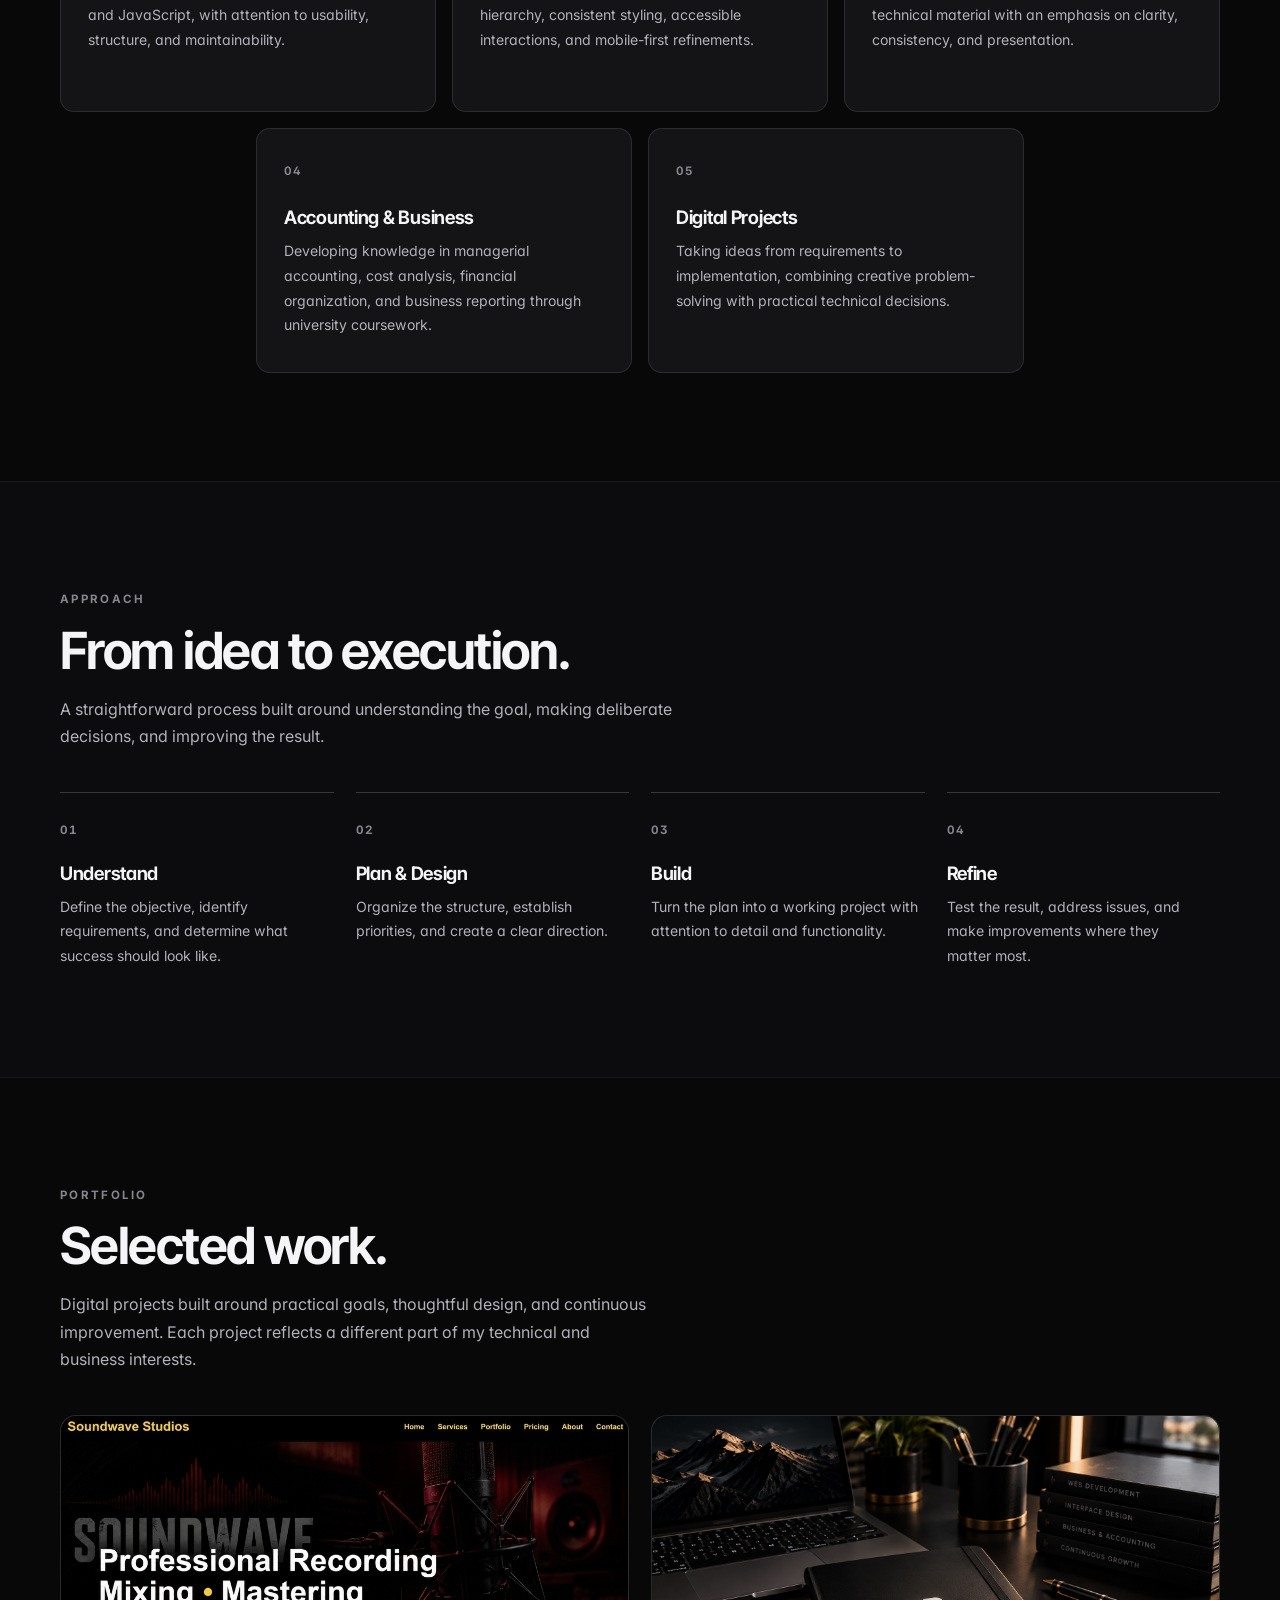
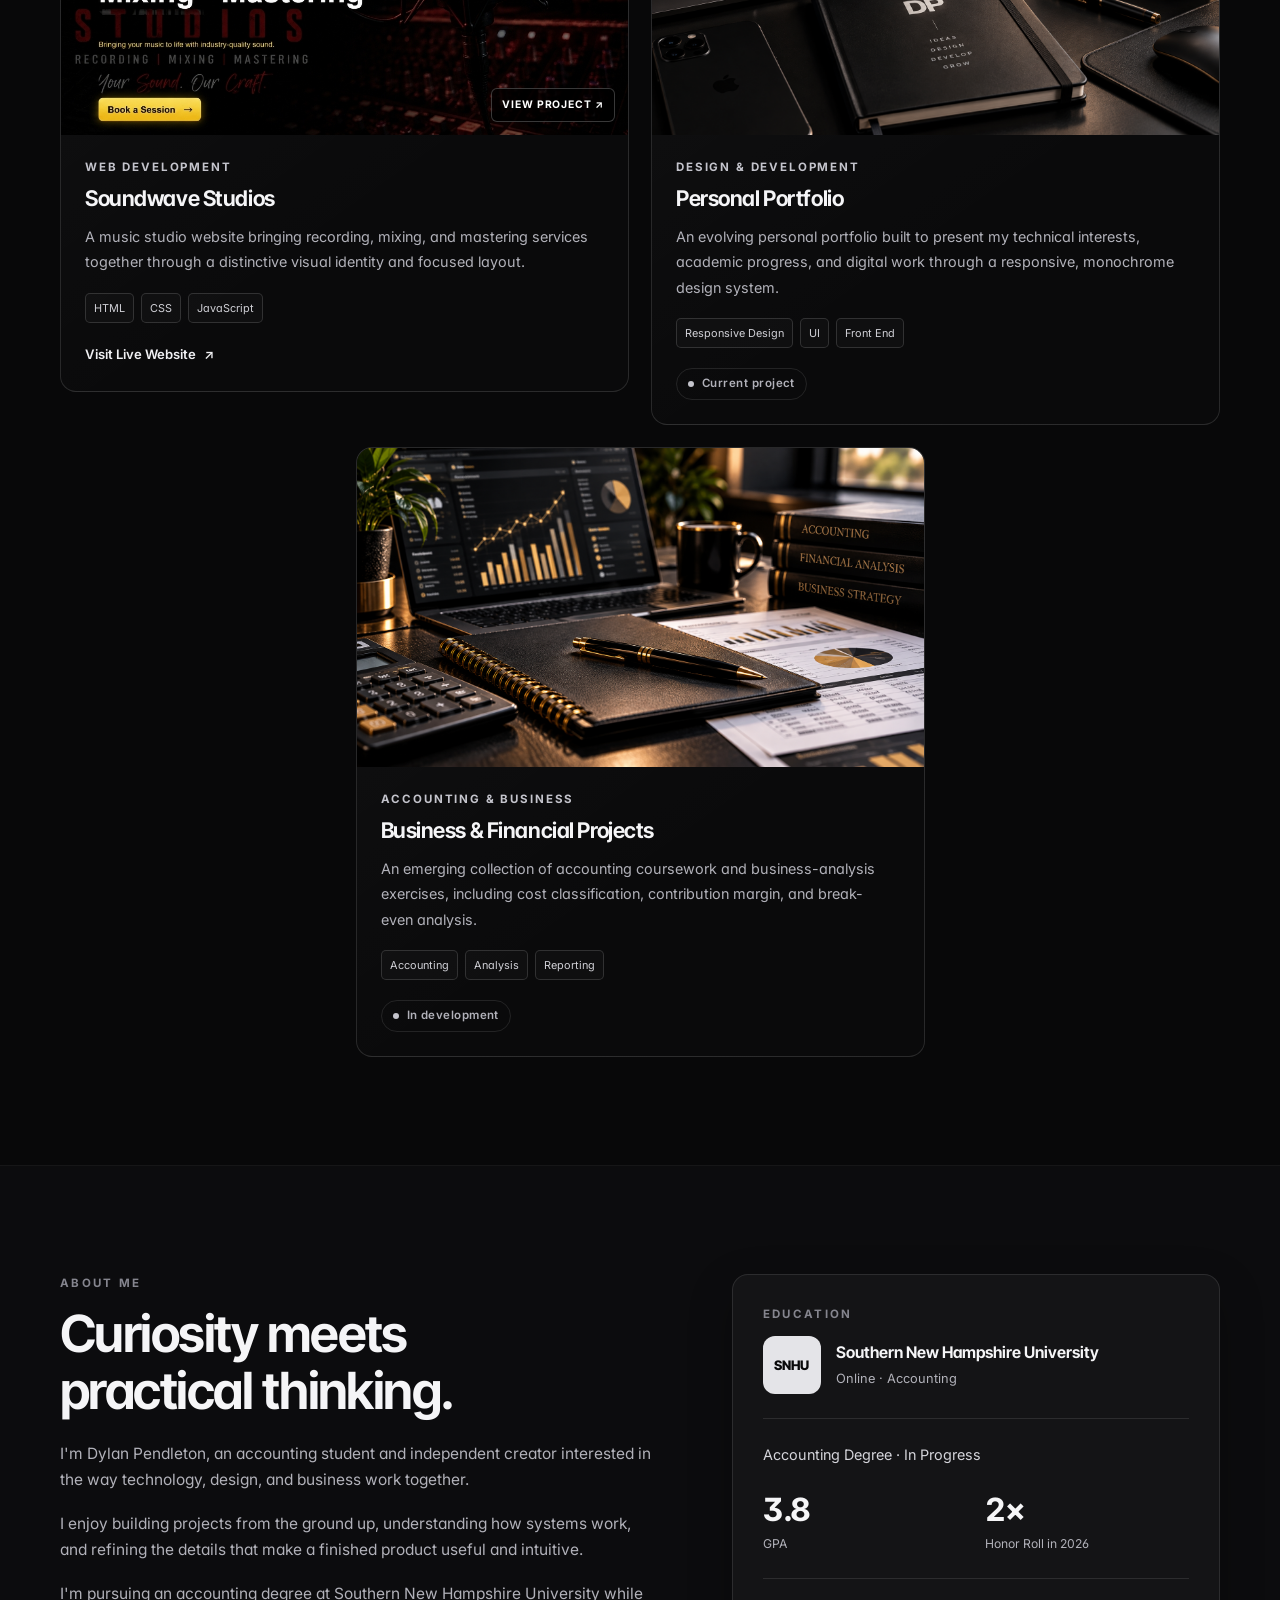
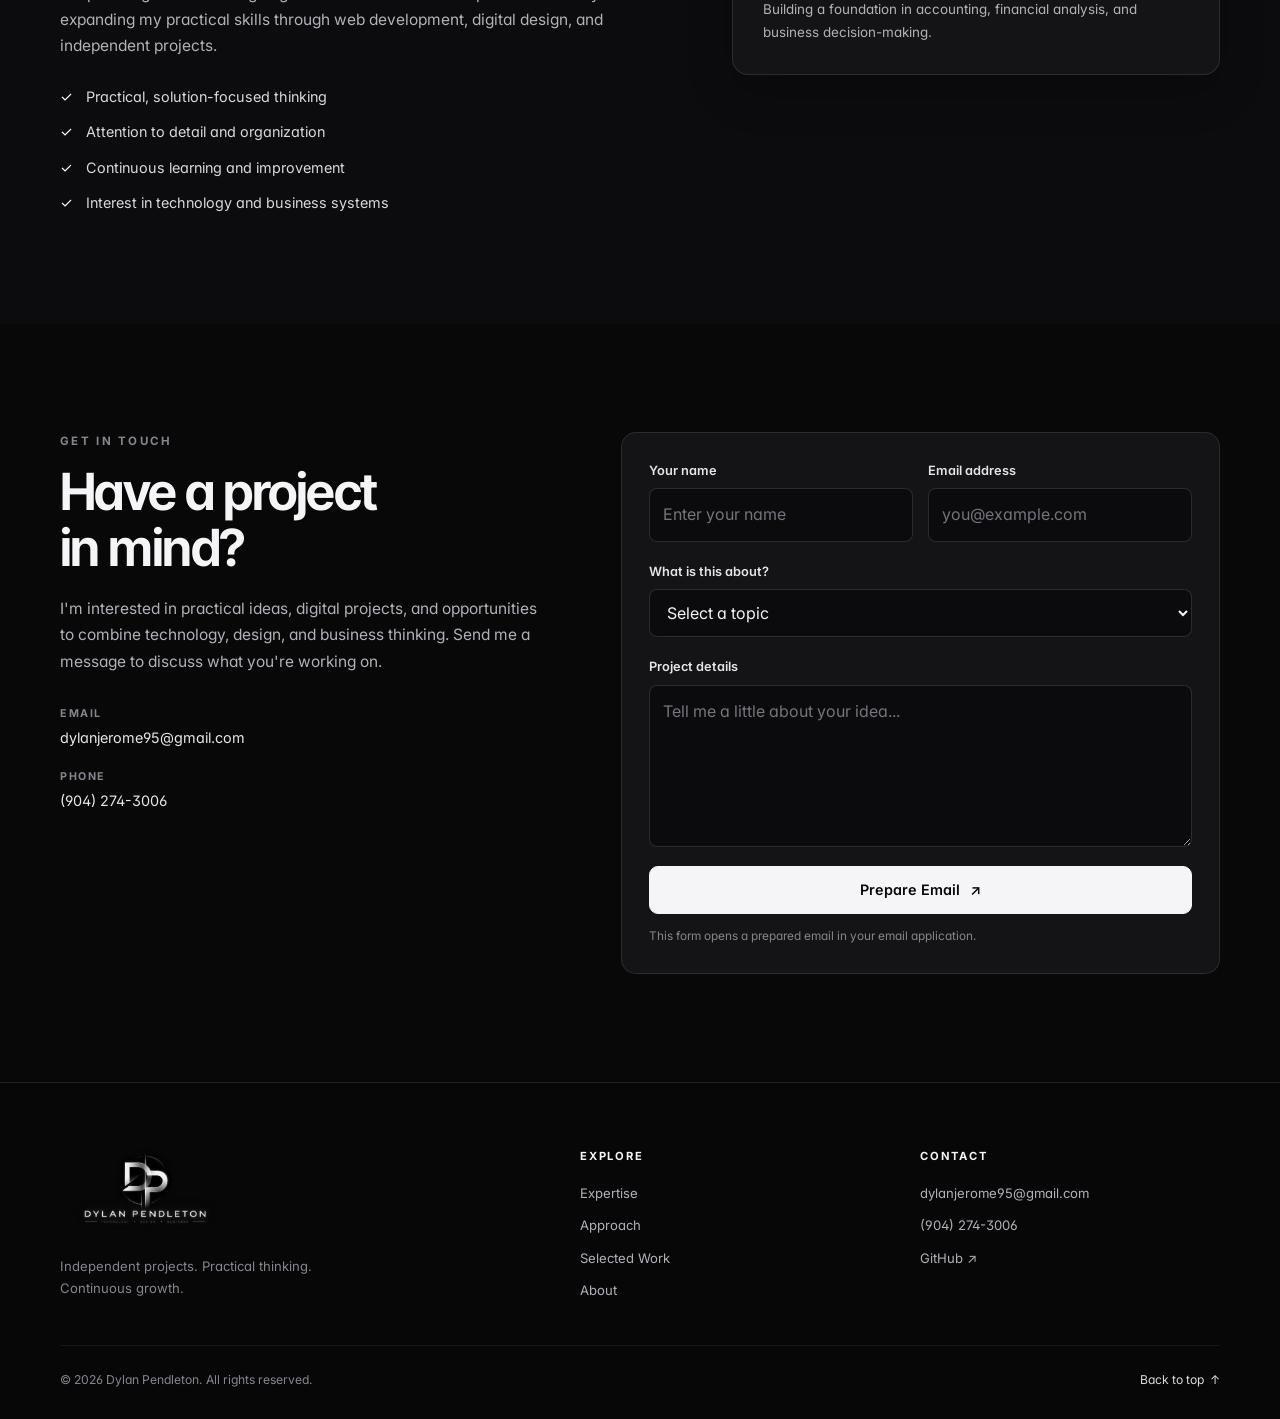
==== commit 05dbd001: "Add SNHU Honor Roll achievement details Added achievement details for SNHU Honor Roll recognition." ====
--- a/index.html
+++ b/index.html
@@ -117,7 +117,27 @@
         loading="lazy"
       >
     </div>
-    
+
+    <div class="achievement-details">
+      <p class="achievement-label">ACADEMIC ACHIEVEMENT</p>
+      <h2>SNHU Honor Roll</h2>
+      <p class="achievement-school">
+        Southern New Hampshire University
+      </p>
+      <p>
+        Recognized for academic achievement during
+        the 2026 C-1, C-2, and C-3 terms.
+      </p>
+      <div class="achievement-terms">
+        <span>C-1</span>
+        <span>C-2</span>
+        <span>C-3</span>
+        <span>2026</span>
+      </div>
+    </div>
+  </div>
+</section>
+
     <!-- PRINCIPLES -->
     <section class="strip" aria-label="Working principles">
       <div class="container strip-inner">
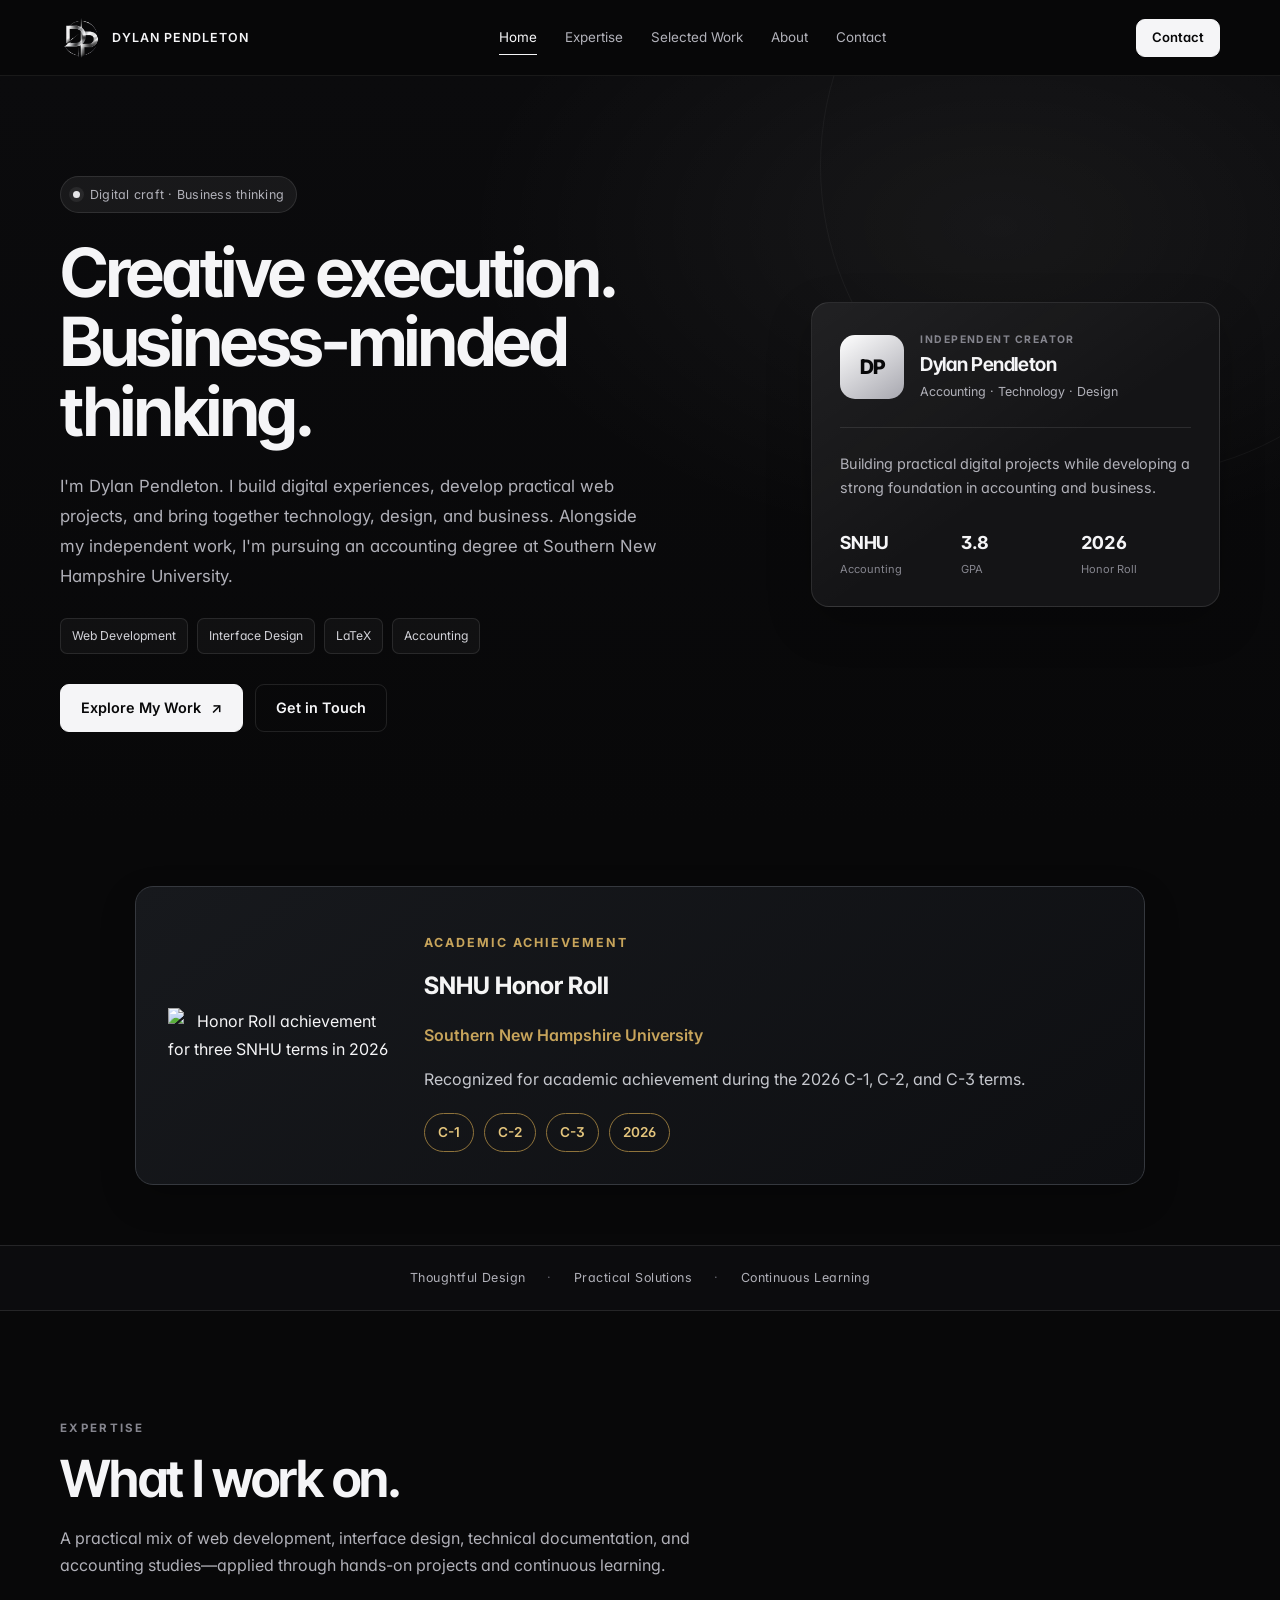
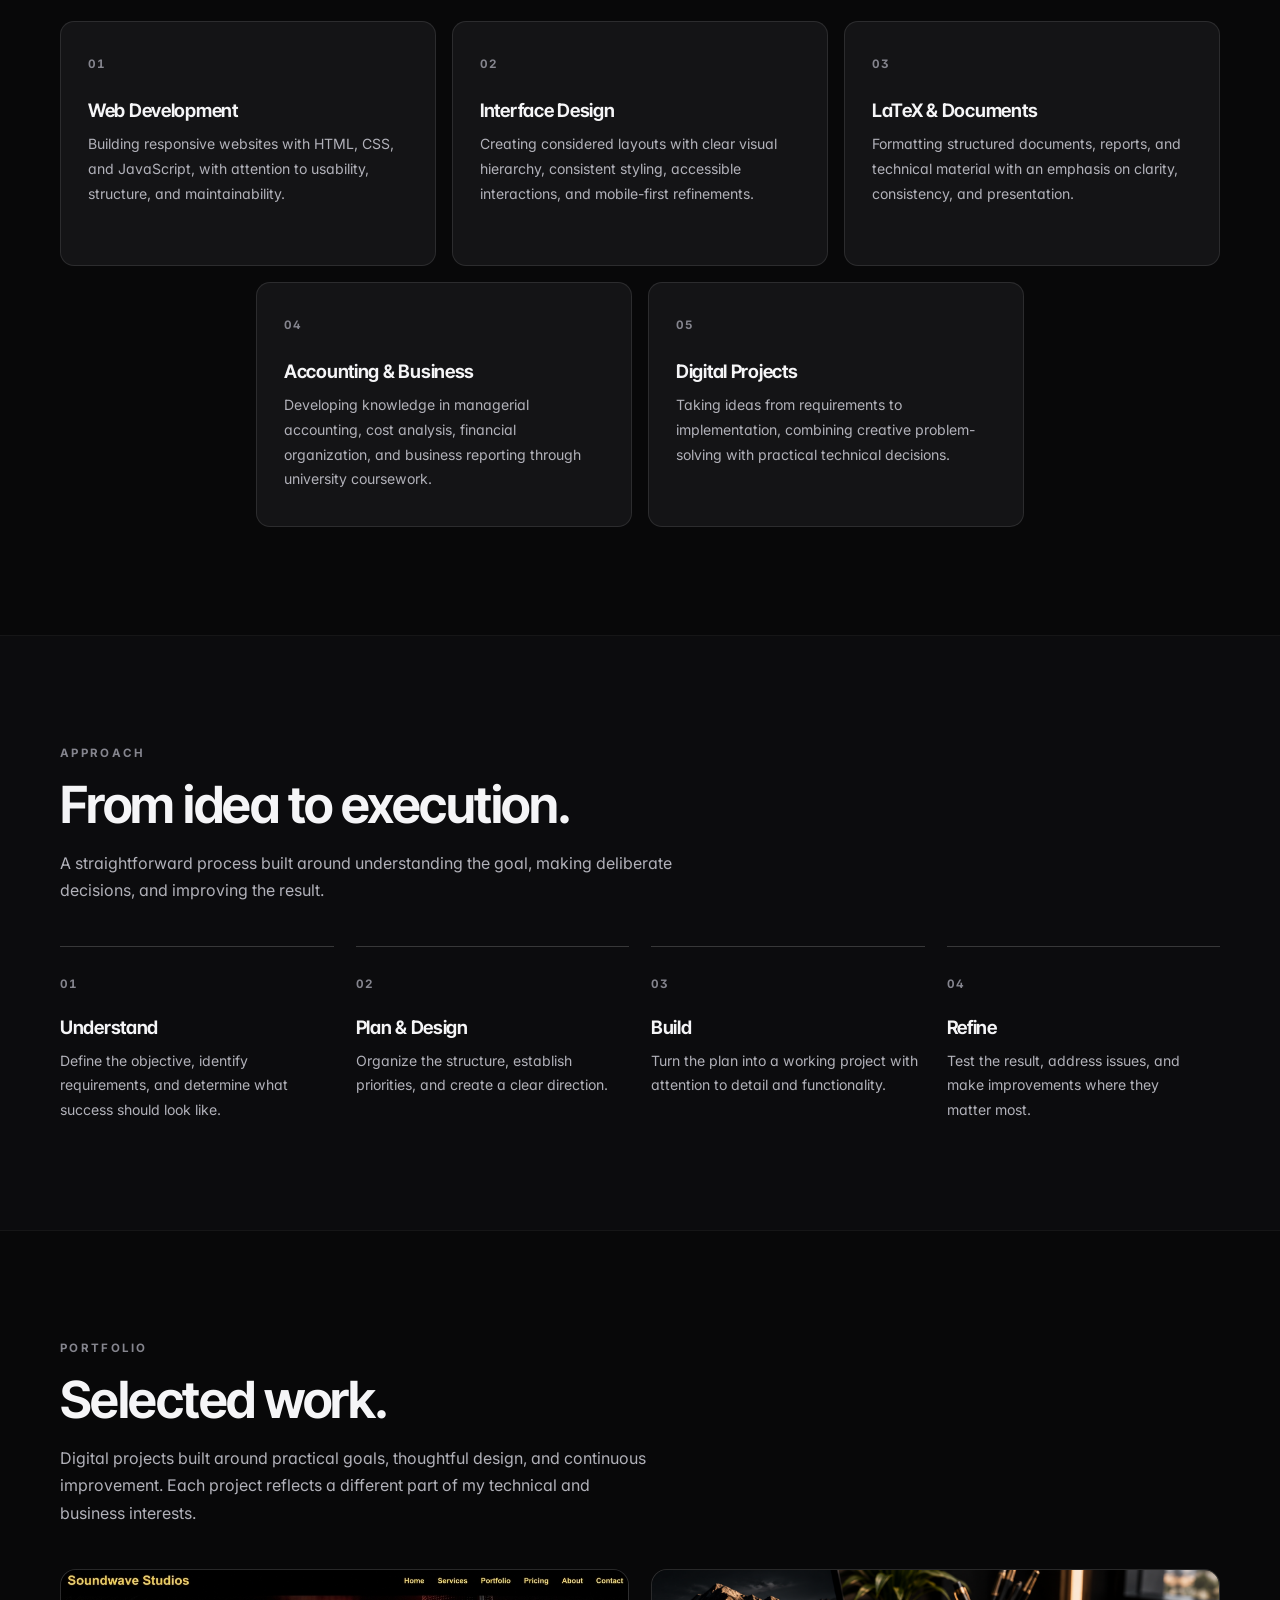
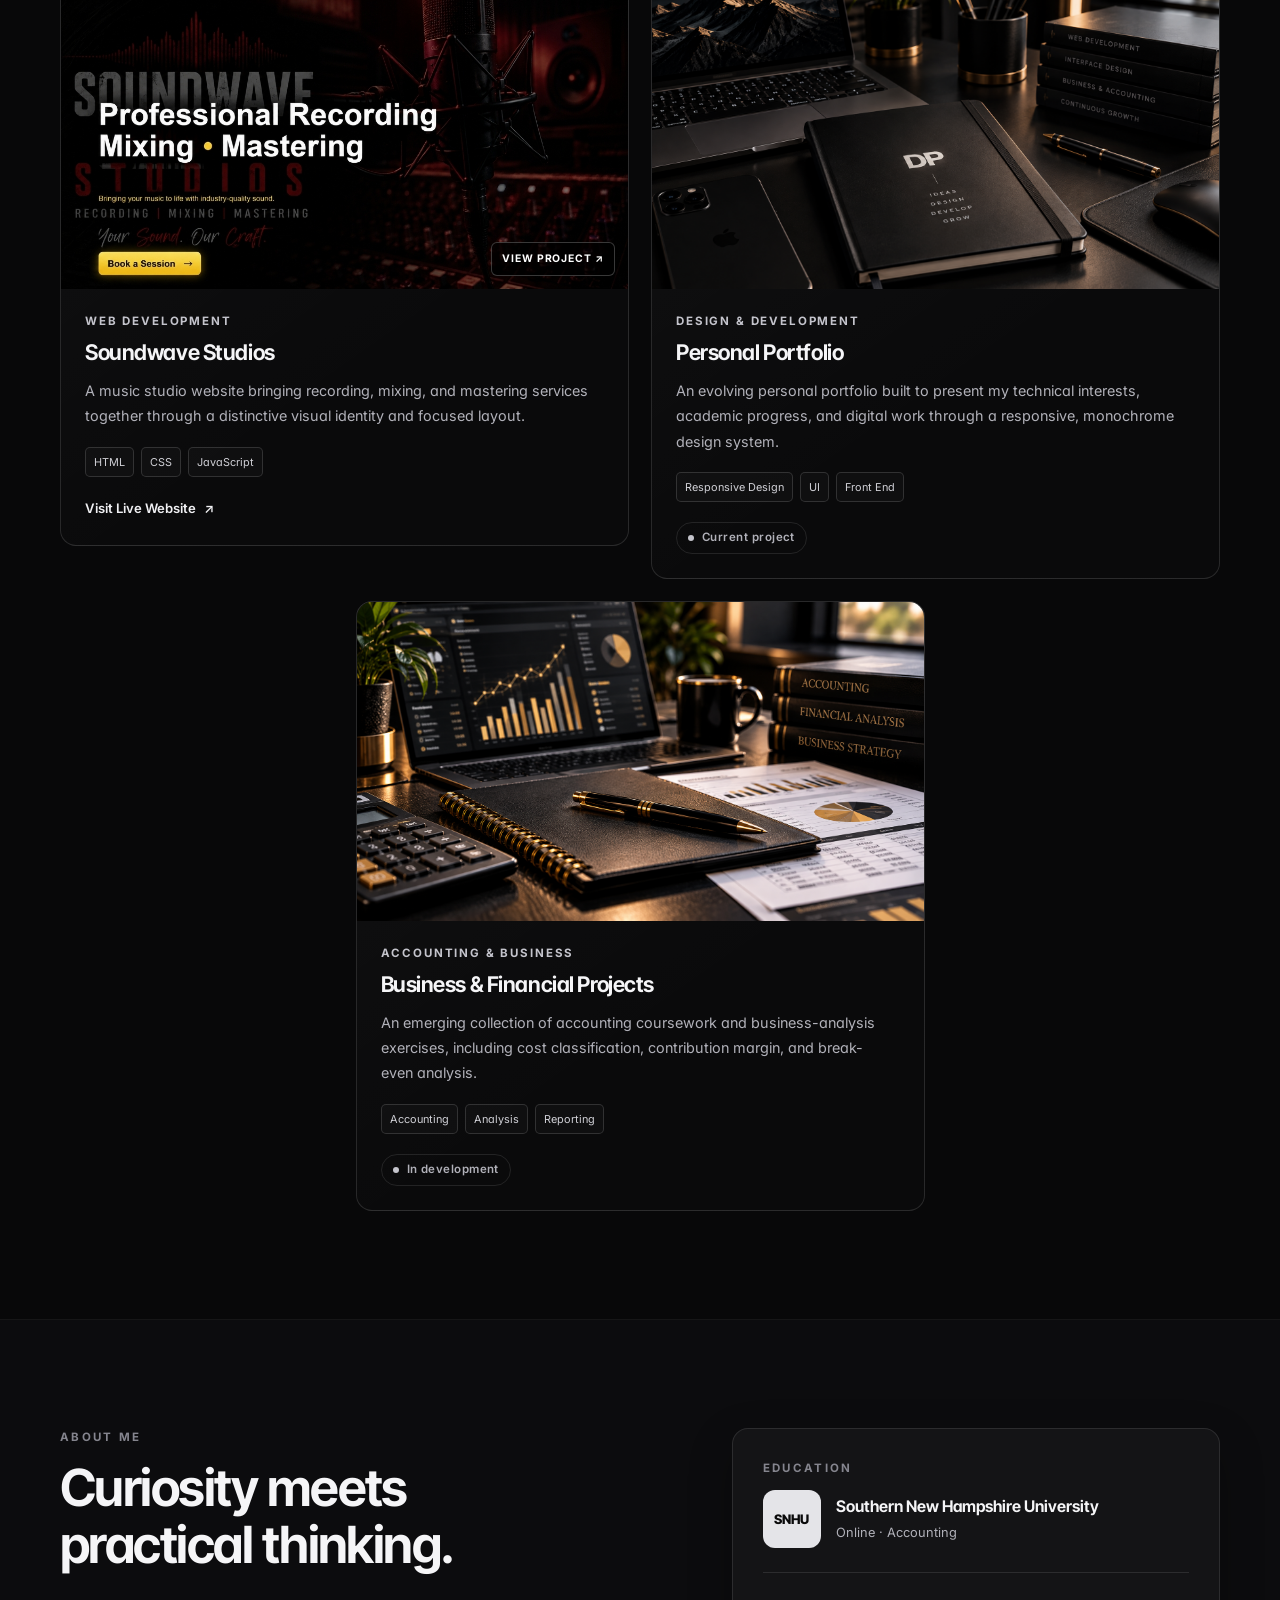
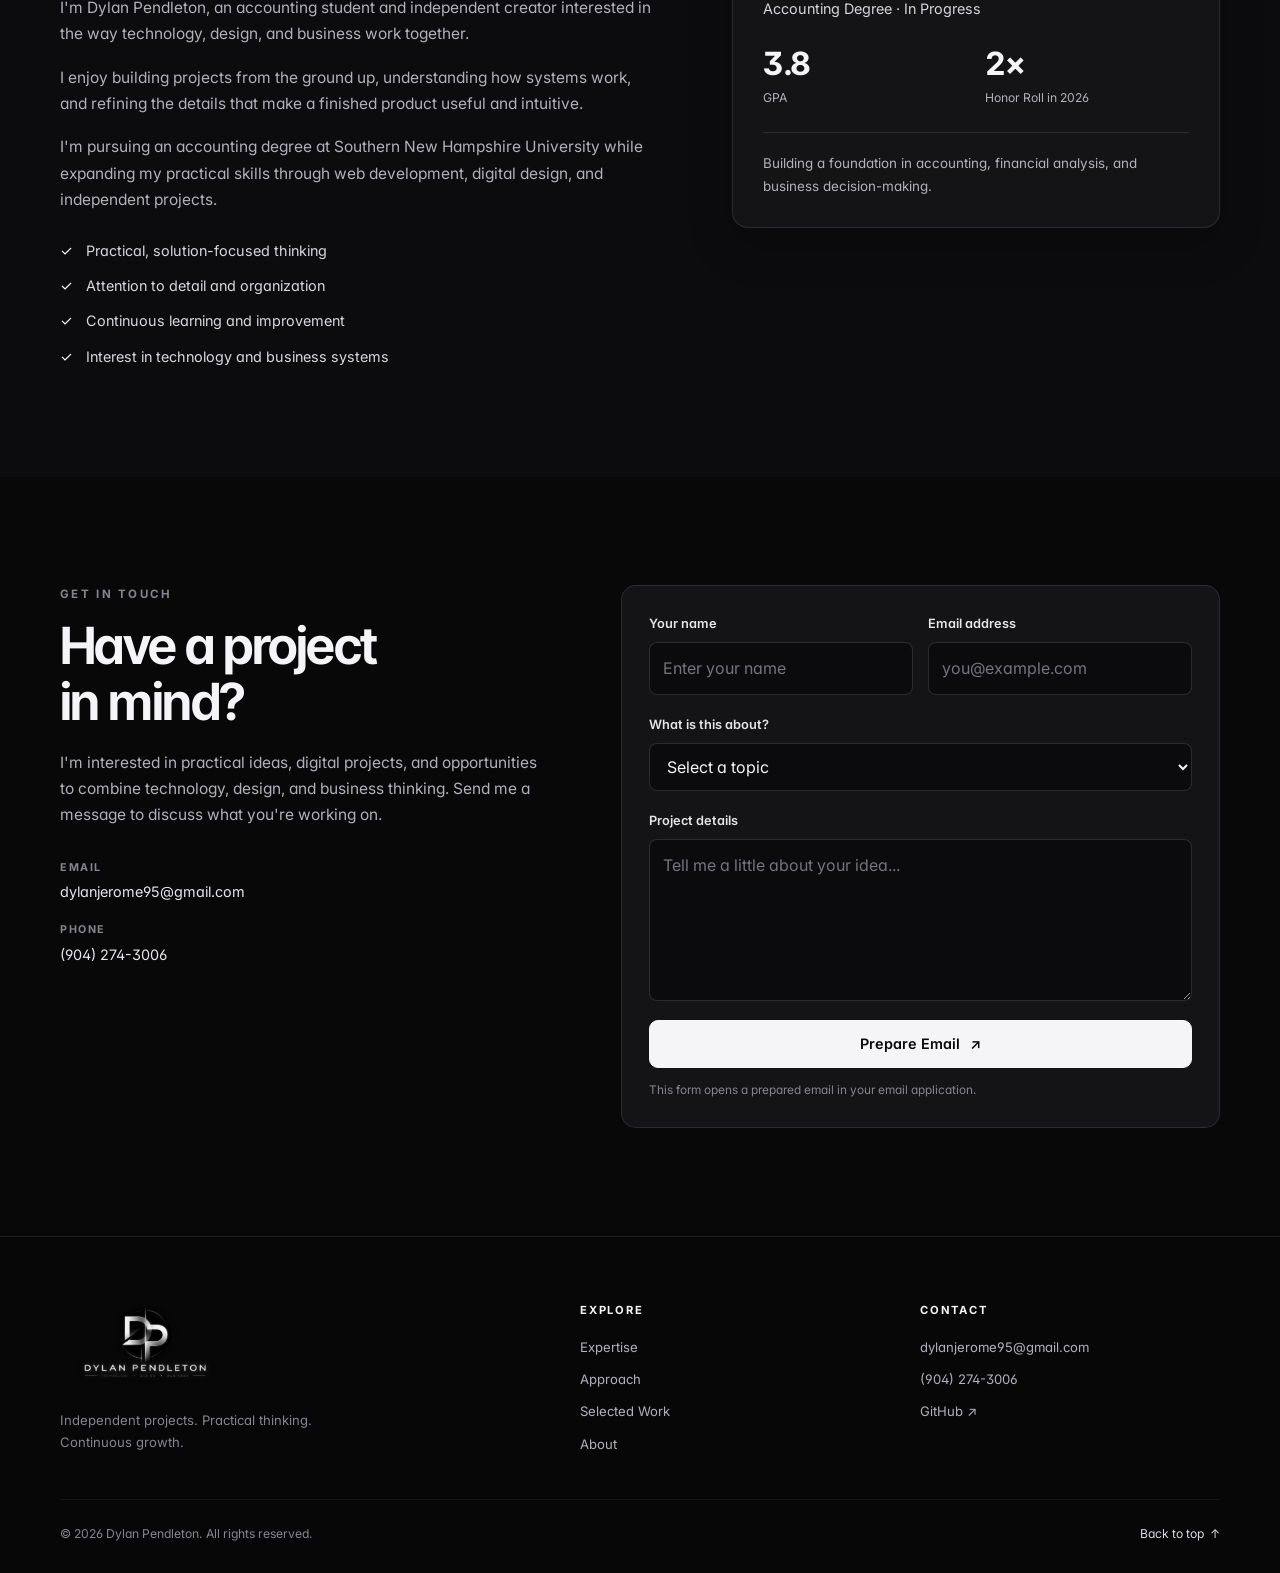
==== commit 6f51af4d: "Add favicon and apple-touch-icon links Added favicon and apple-touch-icon links to the head section." ====
--- a/index.html
+++ b/index.html
@@ -1,6 +1,12 @@
 <!DOCTYPE html>
 <html lang="en">
 <head>
+
+<link rel="icon" type="image/png" sizes="32x32" href="images/favicon-32x32.png">
+<link rel="icon" type="image/png" sizes="16x16" href="images/favicon-16x16.png">
+<link rel="icon" type="image/png" href="images/favicon.png">
+<link rel="apple-touch-icon" sizes="180x180" href="images/apple-touch-icon.png">
+  
   <meta charset="UTF-8">
   <meta name="viewport" content="width=device-width, initial-scale=1.0">
   <meta name="theme-color" content="#080809">
--- a/css/style.css
+++ b/css/style.css
@@ -947,6 +947,95 @@
   font-size: 0.84rem;
 }
 
+/* SNHU Honor Roll Achievement */
+.achievement-section {
+  padding: 60px 20px;
+  max-width: 1050px;
+  margin: 0 auto;
+}
+
+.achievement-card {
+  display: flex;
+  align-items: center;
+  gap: 36px;
+  padding: 32px;
+  background: linear-gradient(145deg, #17191d, #0e0f12);
+  border: 1px solid #35383e;
+  border-radius: 18px;
+  box-shadow: 0 14px 35px rgba(0, 0, 0, 0.22);
+}
+
+.achievement-badge {
+  flex: 0 0 220px;
+  text-align: center;
+}
+
+.achievement-badge img {
+  display: block;
+  width: 100%;
+  height: auto;
+  object-fit: contain;
+}
+
+.achievement-details {
+  flex: 1;
+}
+
+.achievement-label {
+  color: #c7a45b;
+  font-size: 0.78rem;
+  font-weight: 700;
+  letter-spacing: 2px;
+}
+
+.achievement-details h2 {
+  margin: 10px 0;
+  color: #f5f5f5;
+}
+
+.achievement-school {
+  color: #c7a45b;
+  font-weight: 600;
+}
+
+.achievement-details > p:not(.achievement-label):not(.achievement-school) {
+  color: #c6c8ce;
+  line-height: 1.7;
+}
+
+.achievement-terms {
+  display: flex;
+  flex-wrap: wrap;
+  gap: 10px;
+  margin-top: 20px;
+}
+
+.achievement-terms span {
+  padding: 7px 13px;
+  border: 1px solid #8f733b;
+  border-radius: 20px;
+  color: #e3c47c;
+  font-size: 0.85rem;
+  font-weight: 600;
+}
+
+@media (max-width: 600px) {
+  .achievement-card {
+    flex-direction: column;
+    text-align: center;
+    padding: 24px 18px;
+    gap: 20px;
+  }
+
+  .achievement-badge {
+    flex-basis: auto;
+    width: min(100%, 220px);
+  }
+
+  .achievement-terms {
+    justify-content: center;
+  }
+}
 
 /* CONTACT */
 
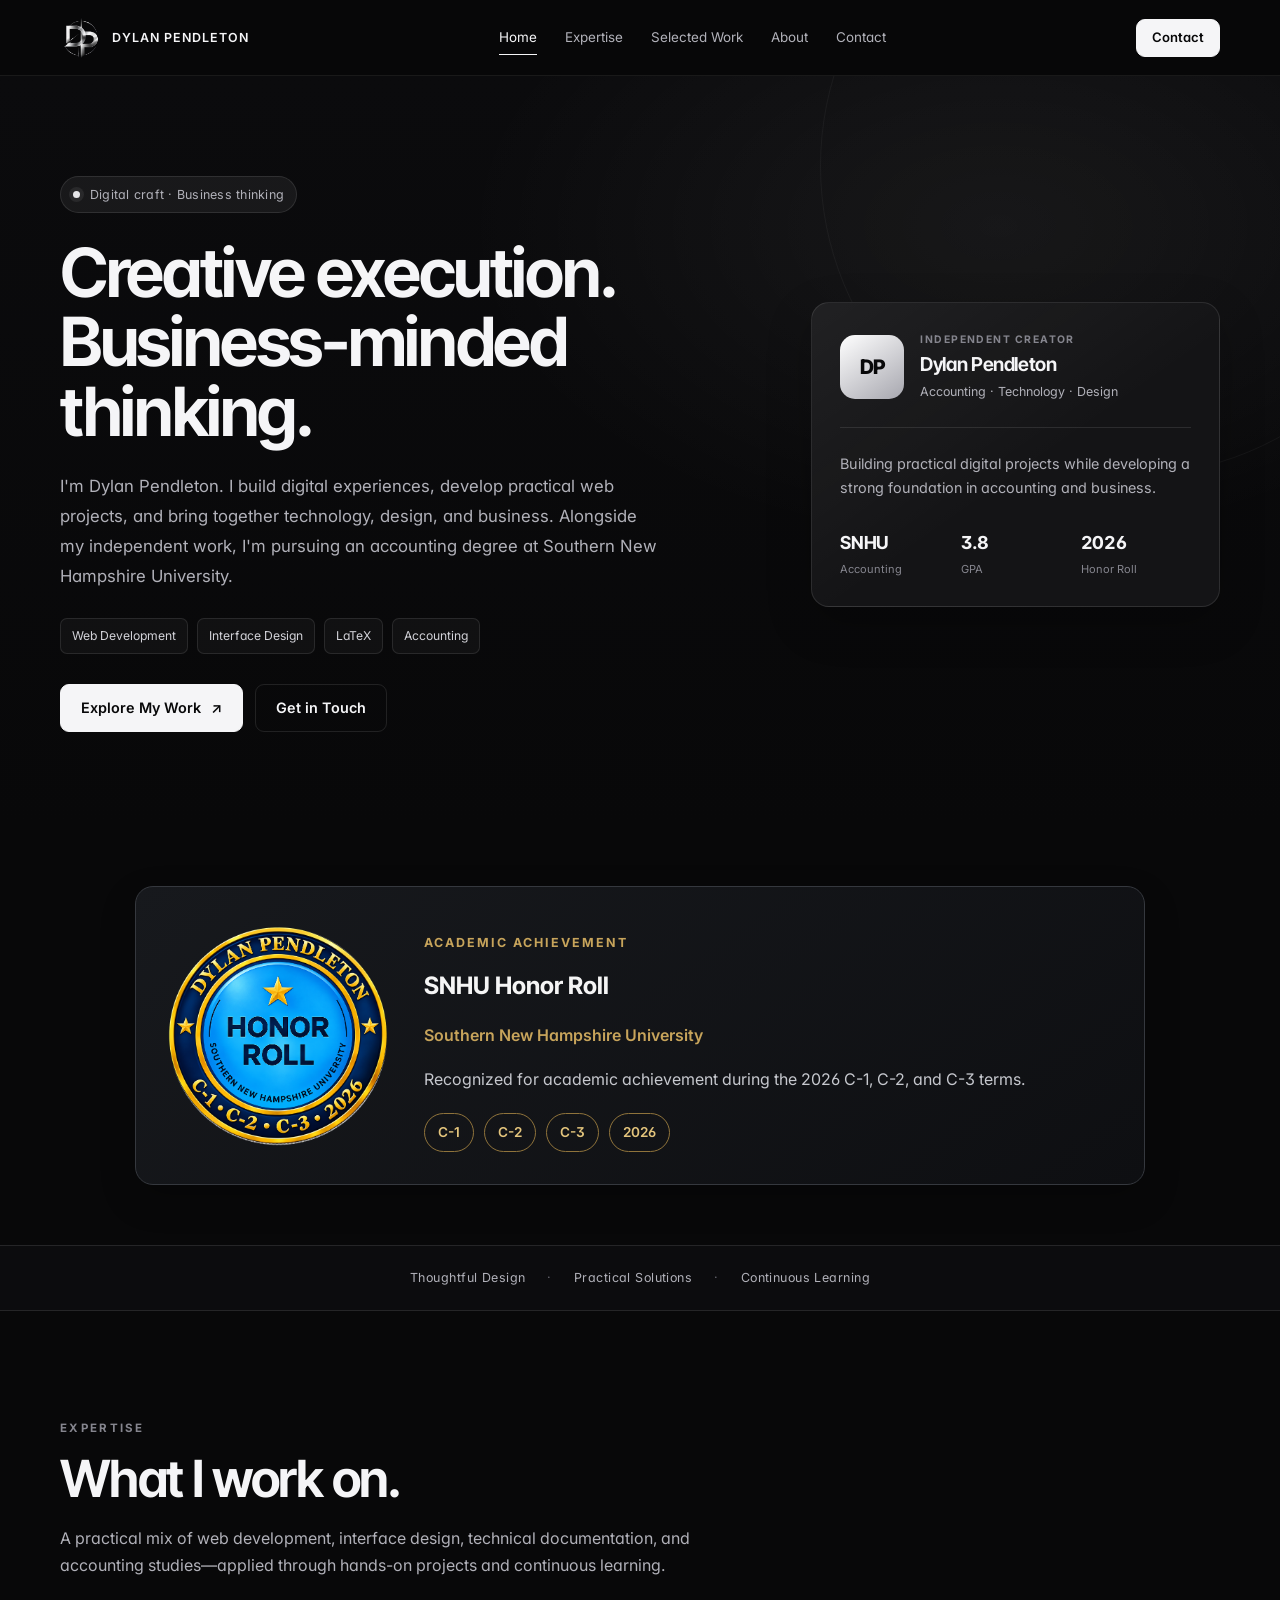
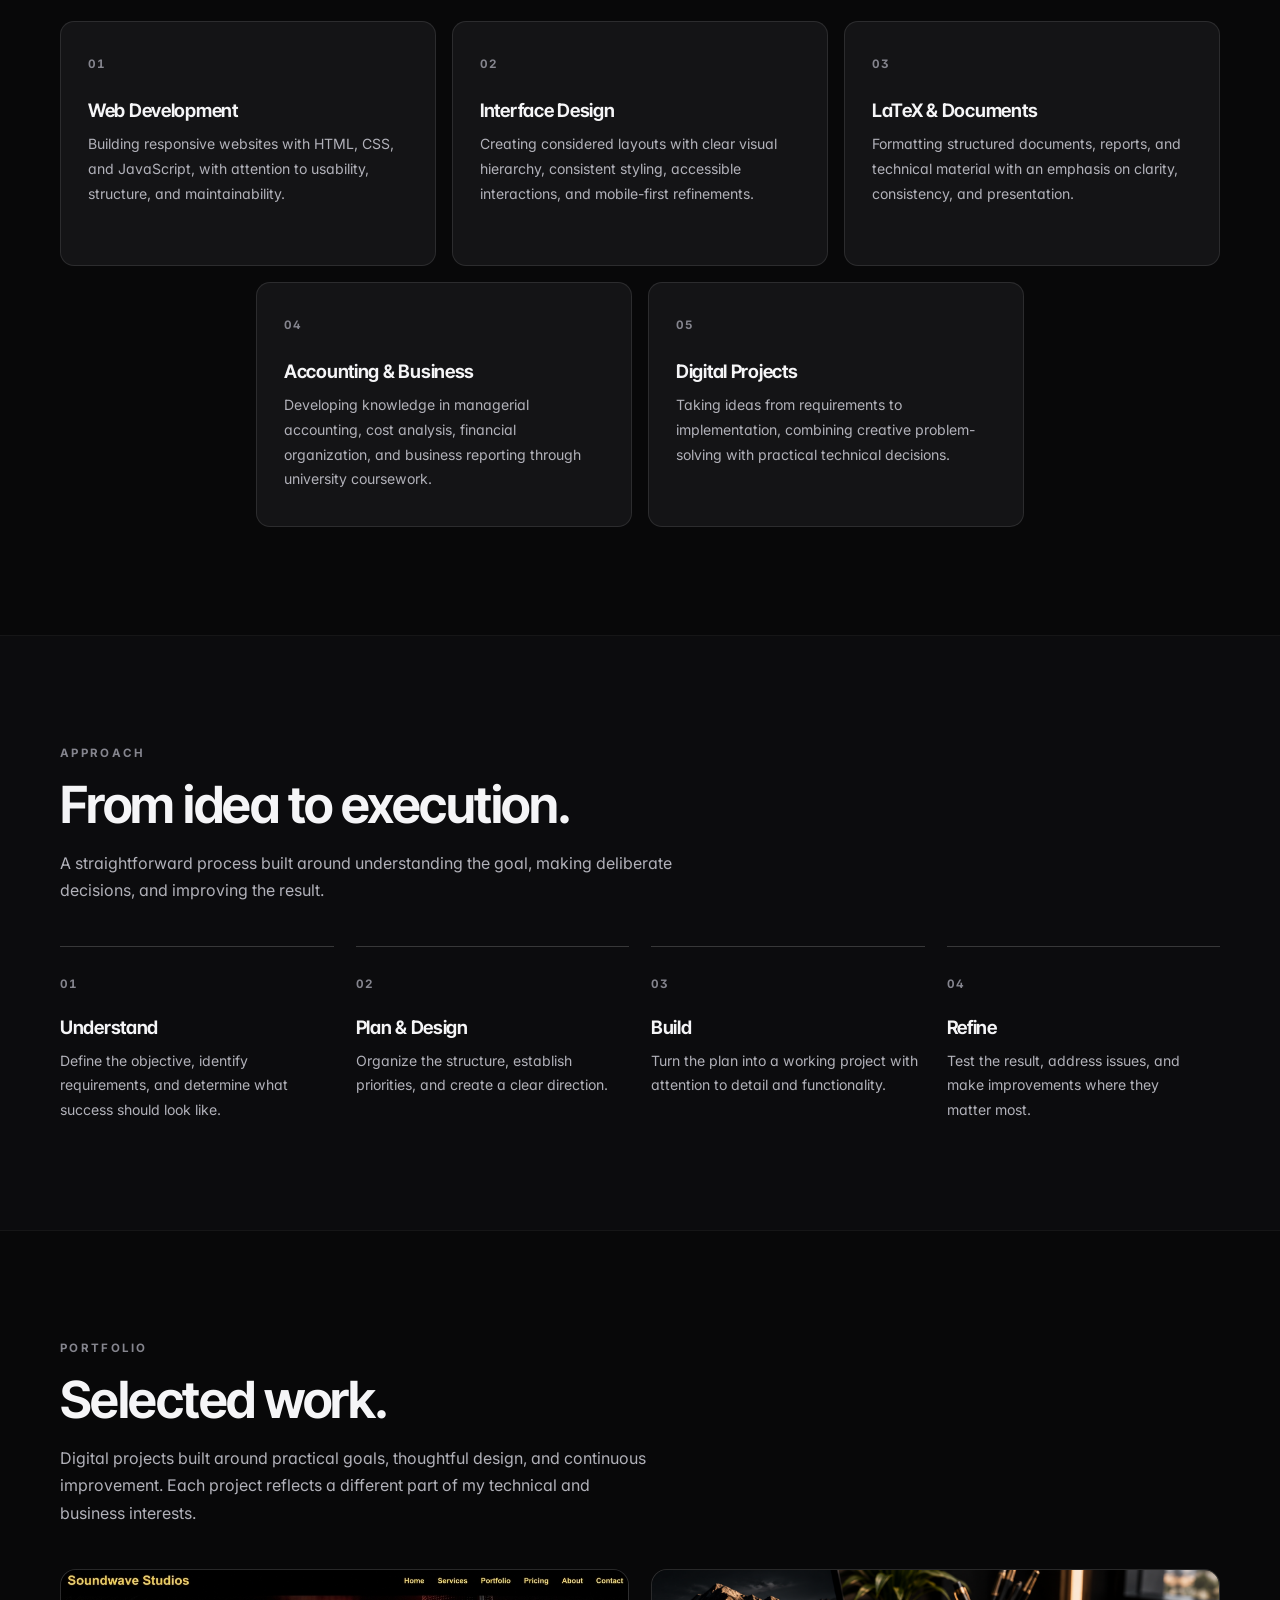
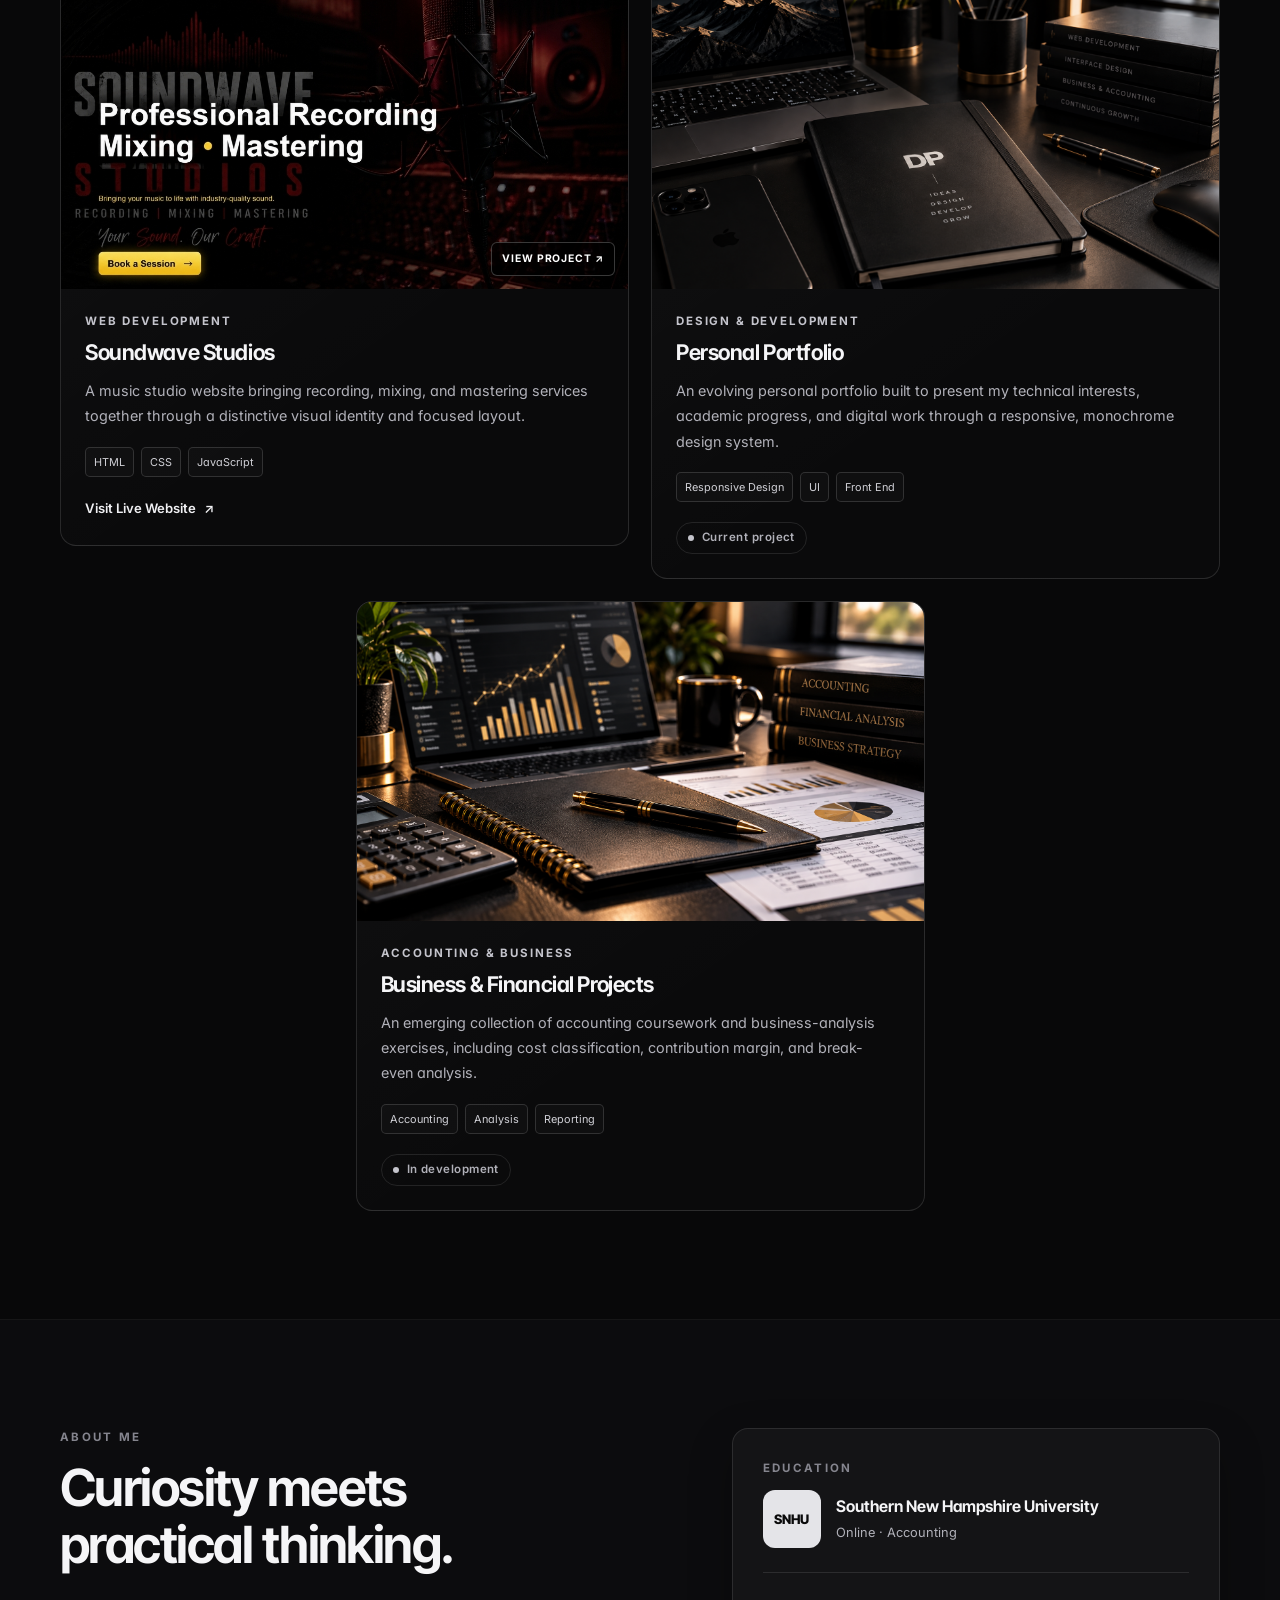
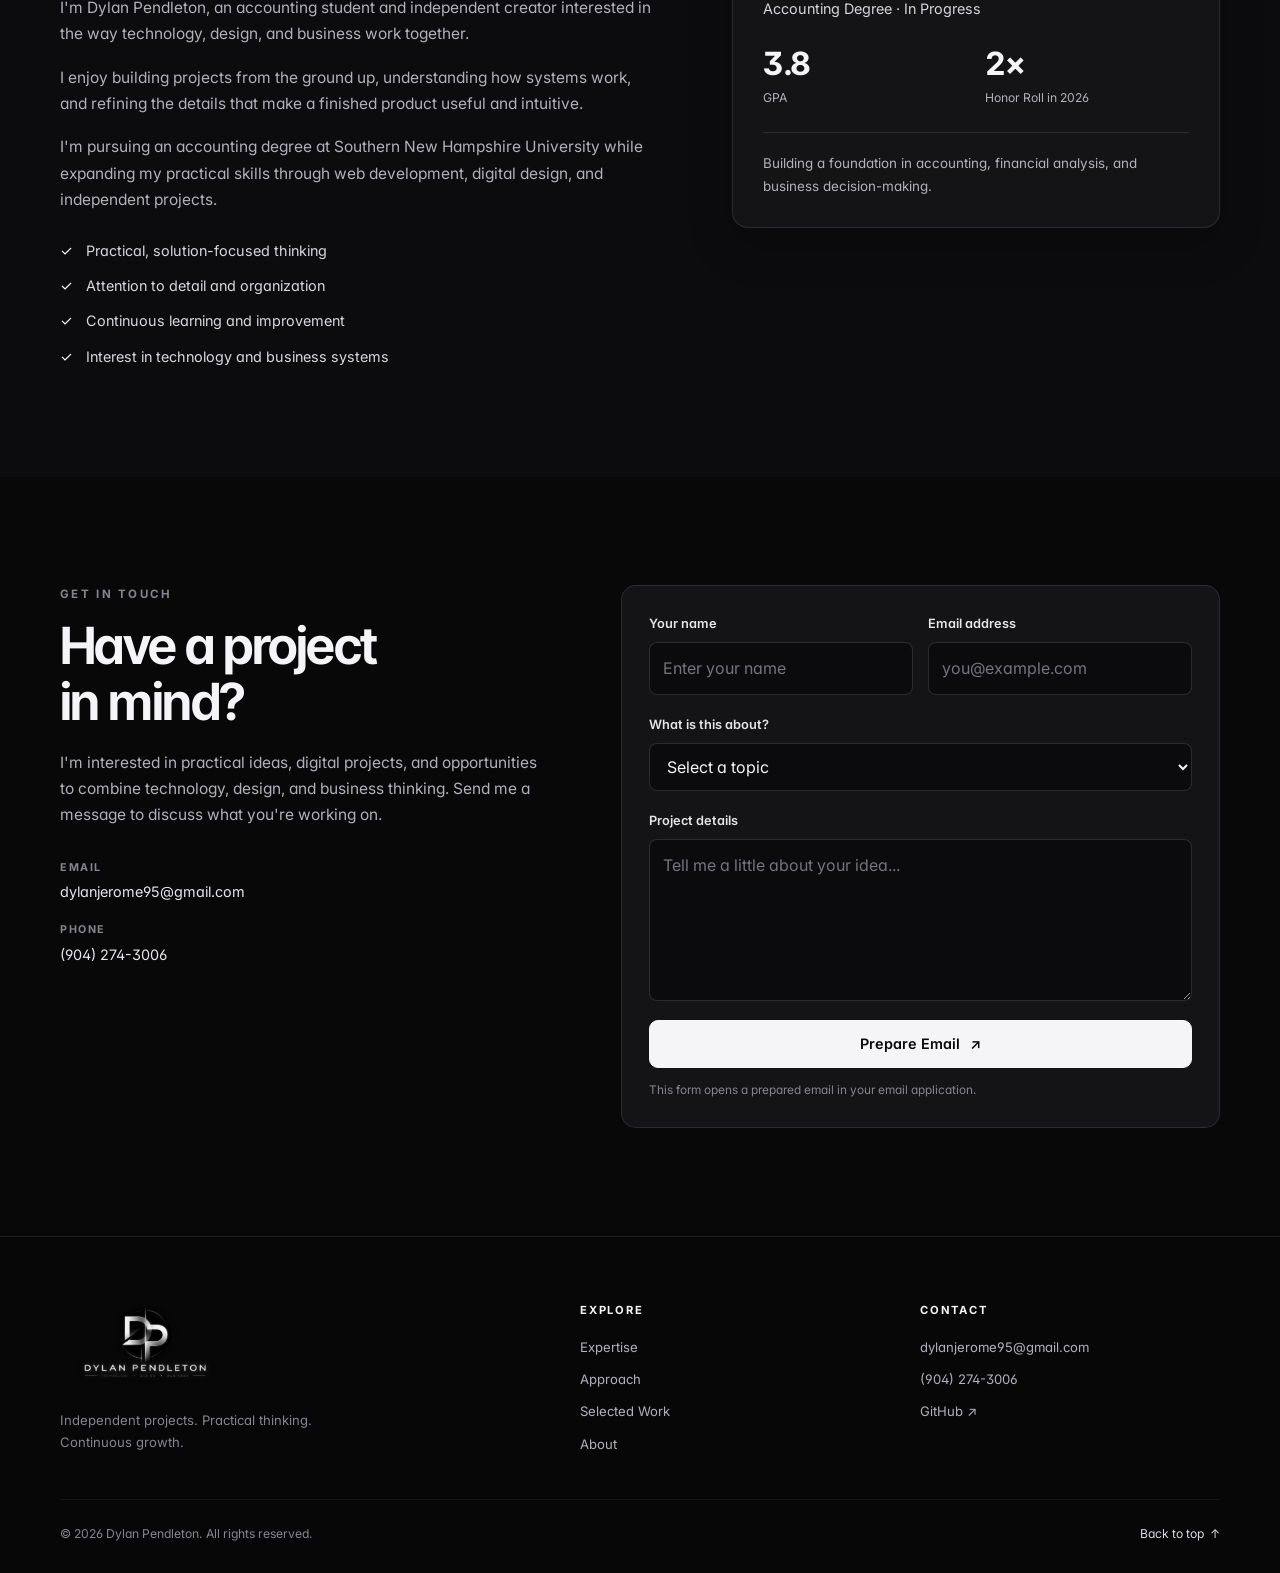
==== commit c1812b76: "Update achievement image source in index.html" ====
--- a/index.html
+++ b/index.html
@@ -118,7 +118,7 @@
   <div class="achievement-card">
     <div class="achievement-badge">
       <img
-        src="images/snhu-honor-roll-2026.png"
+        src="images/snhu-honor-roll-dylan-pendleton-transparent.png"
         alt="Honor Roll achievement for three SNHU terms in 2026"
         loading="lazy"
       >
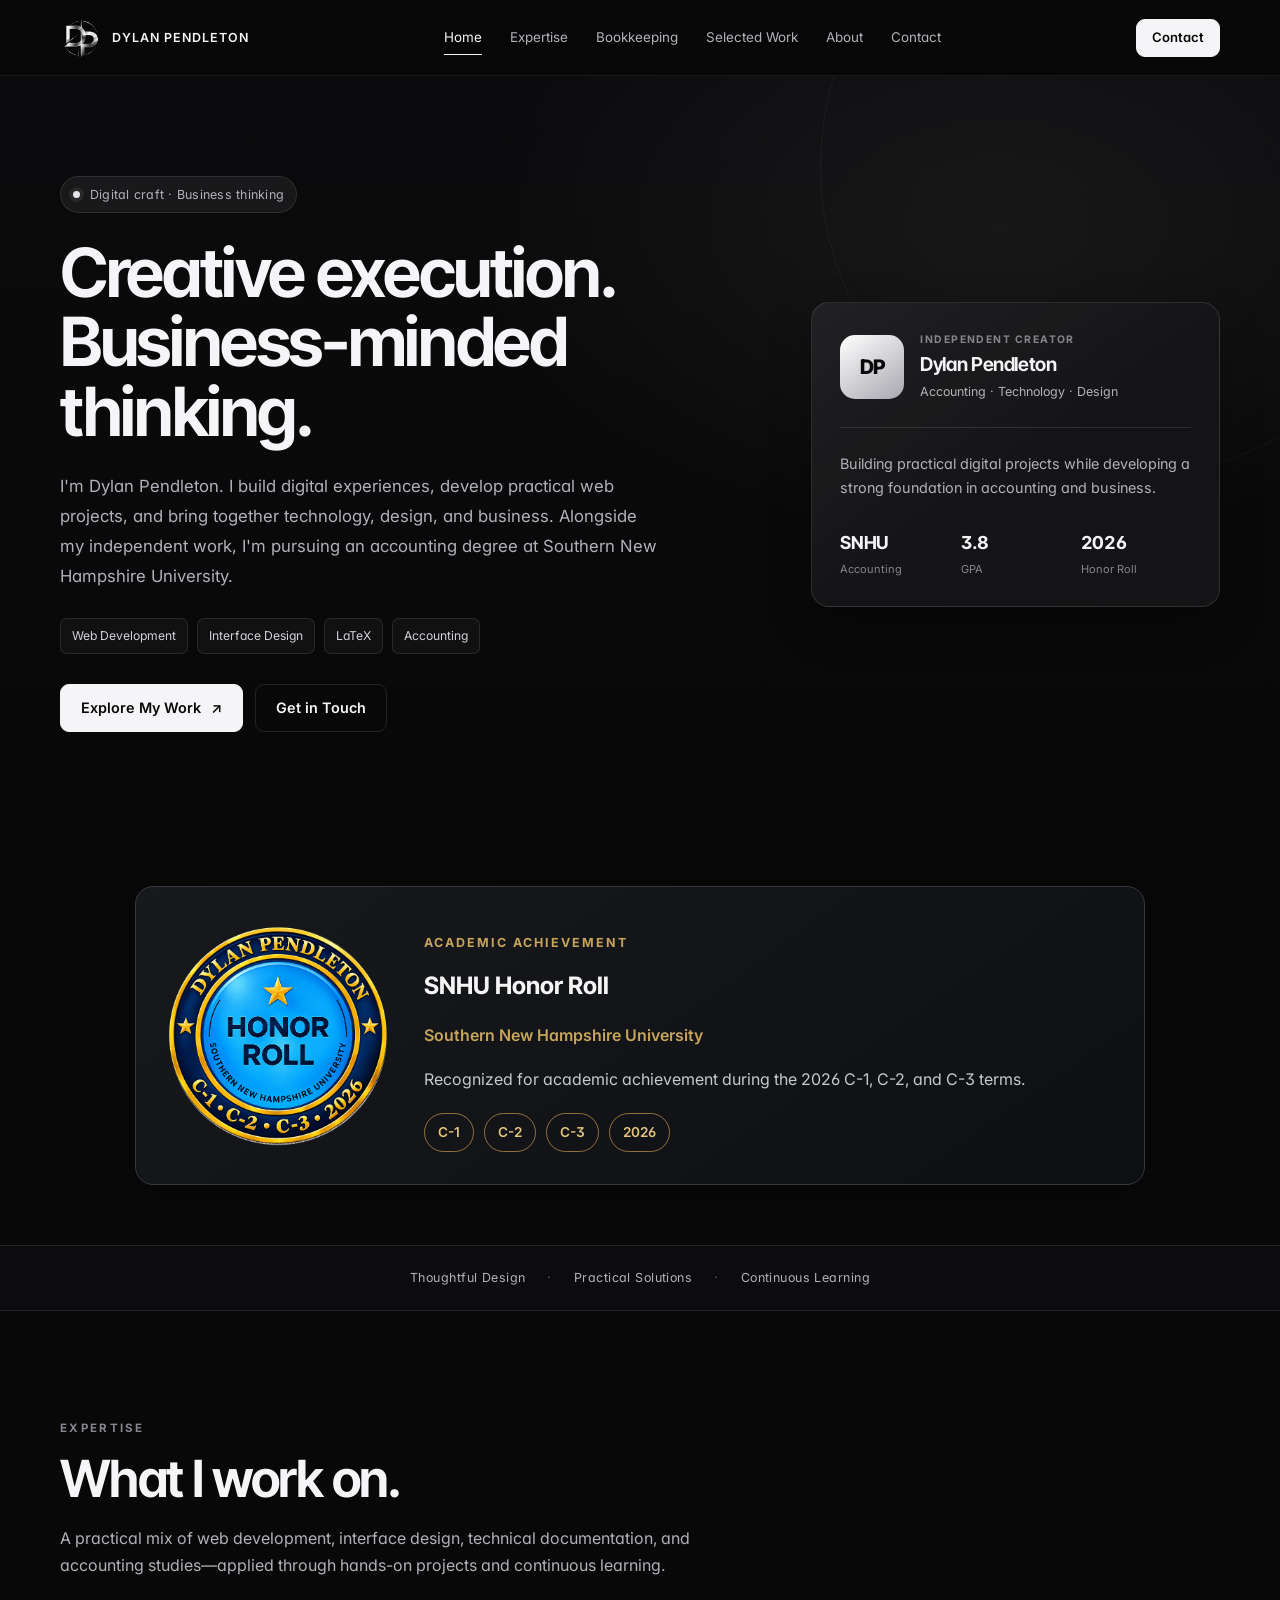
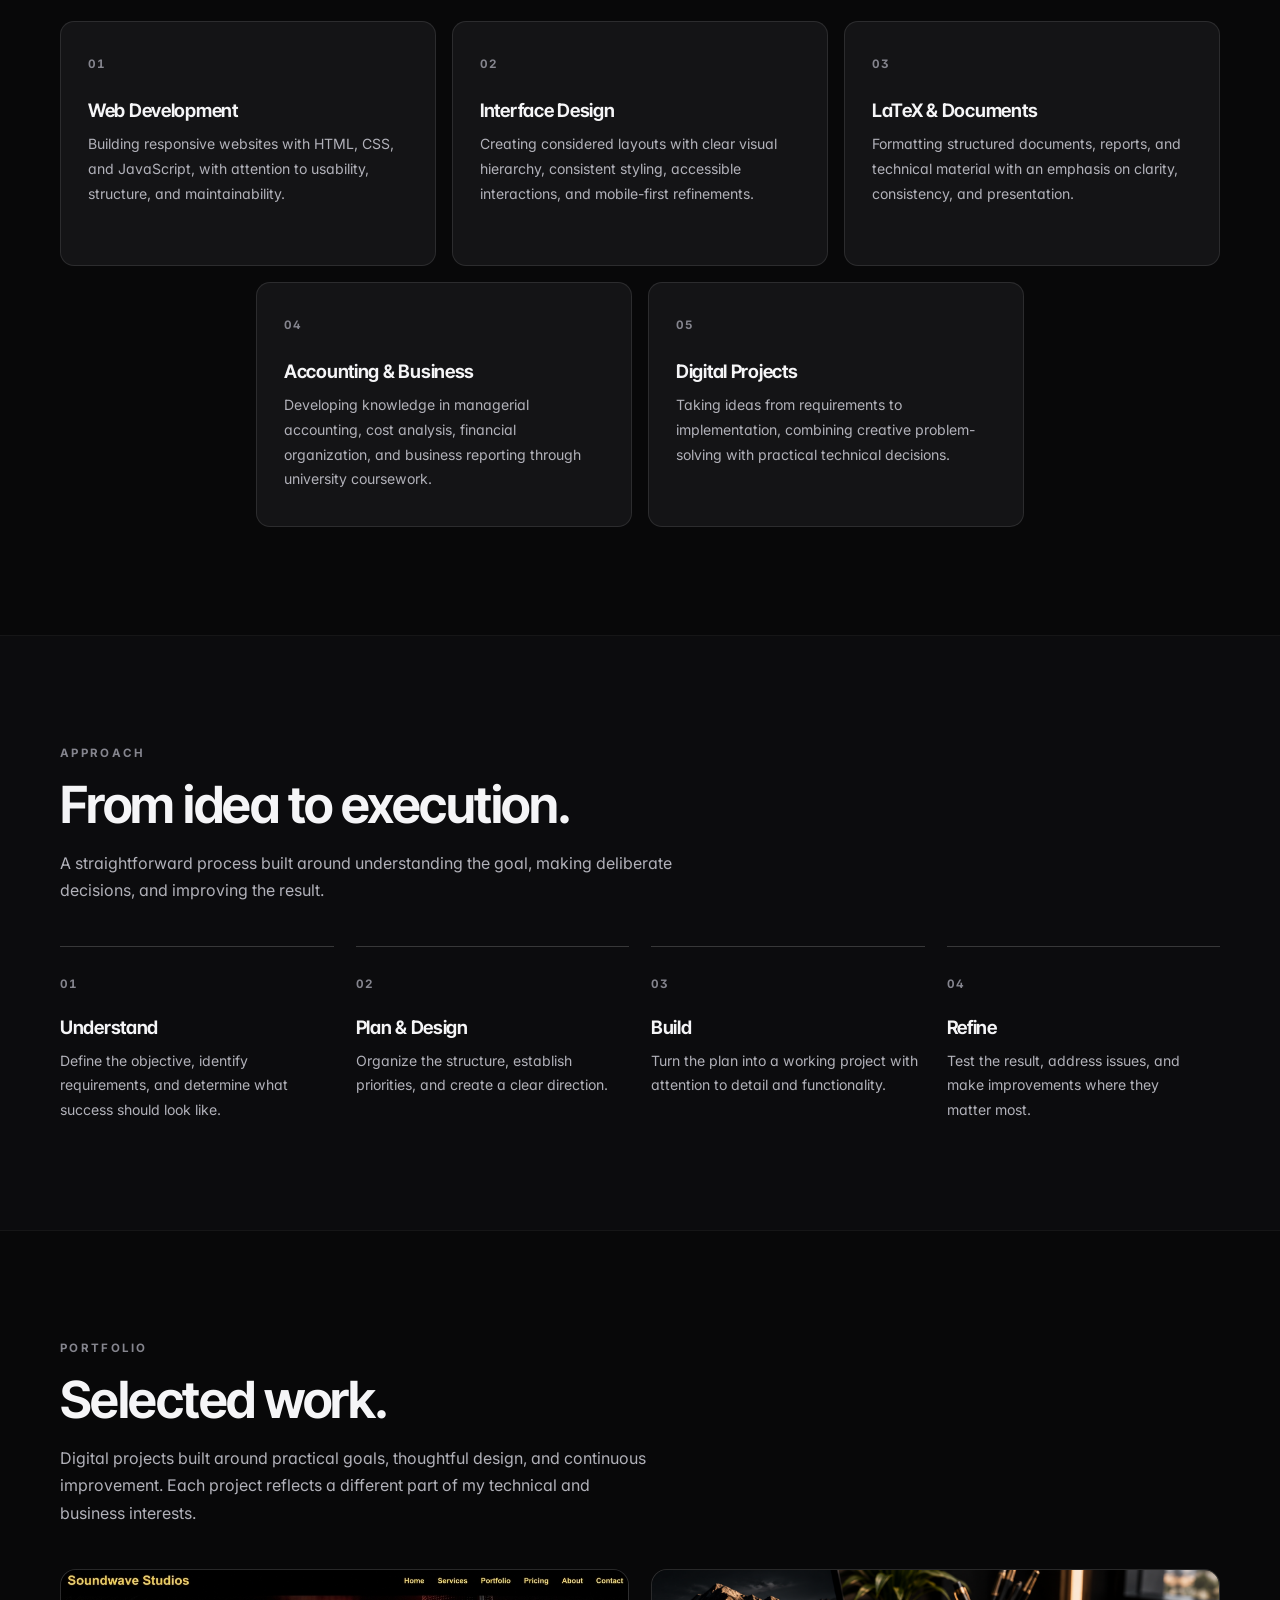
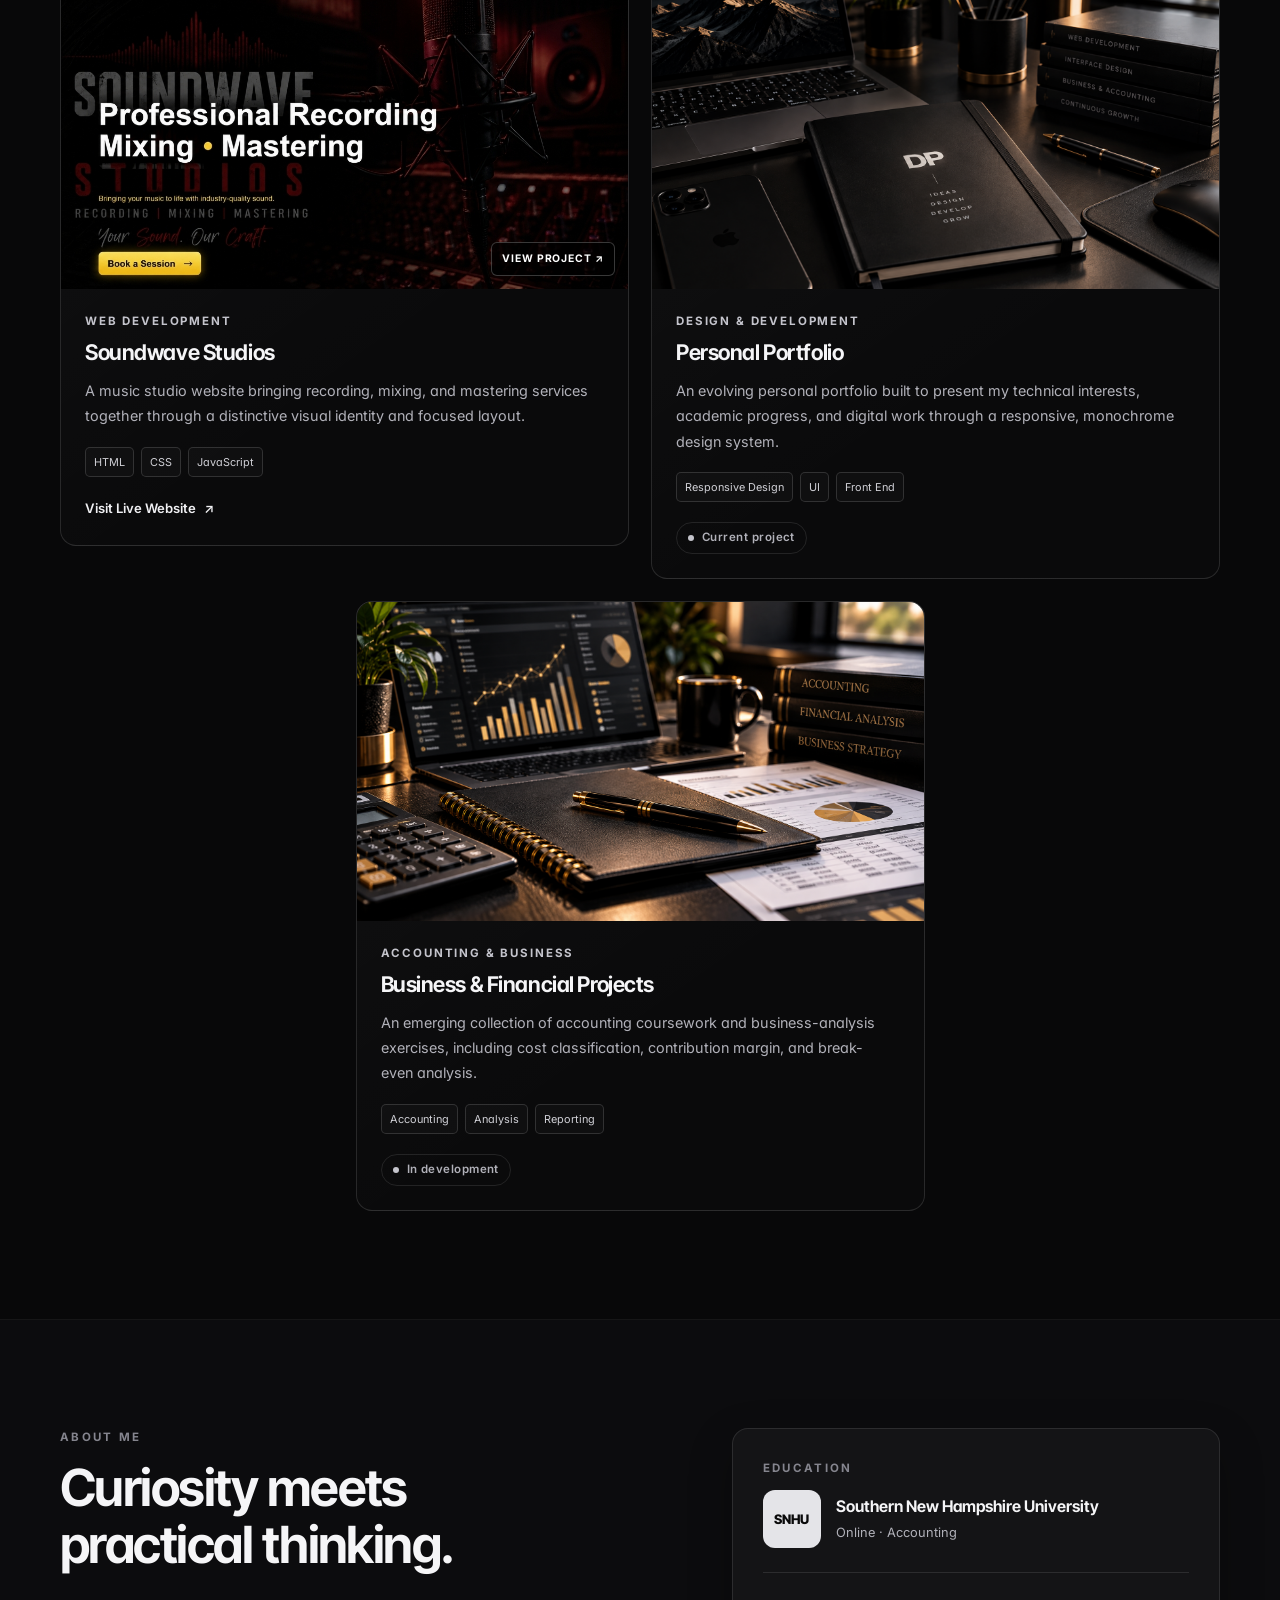
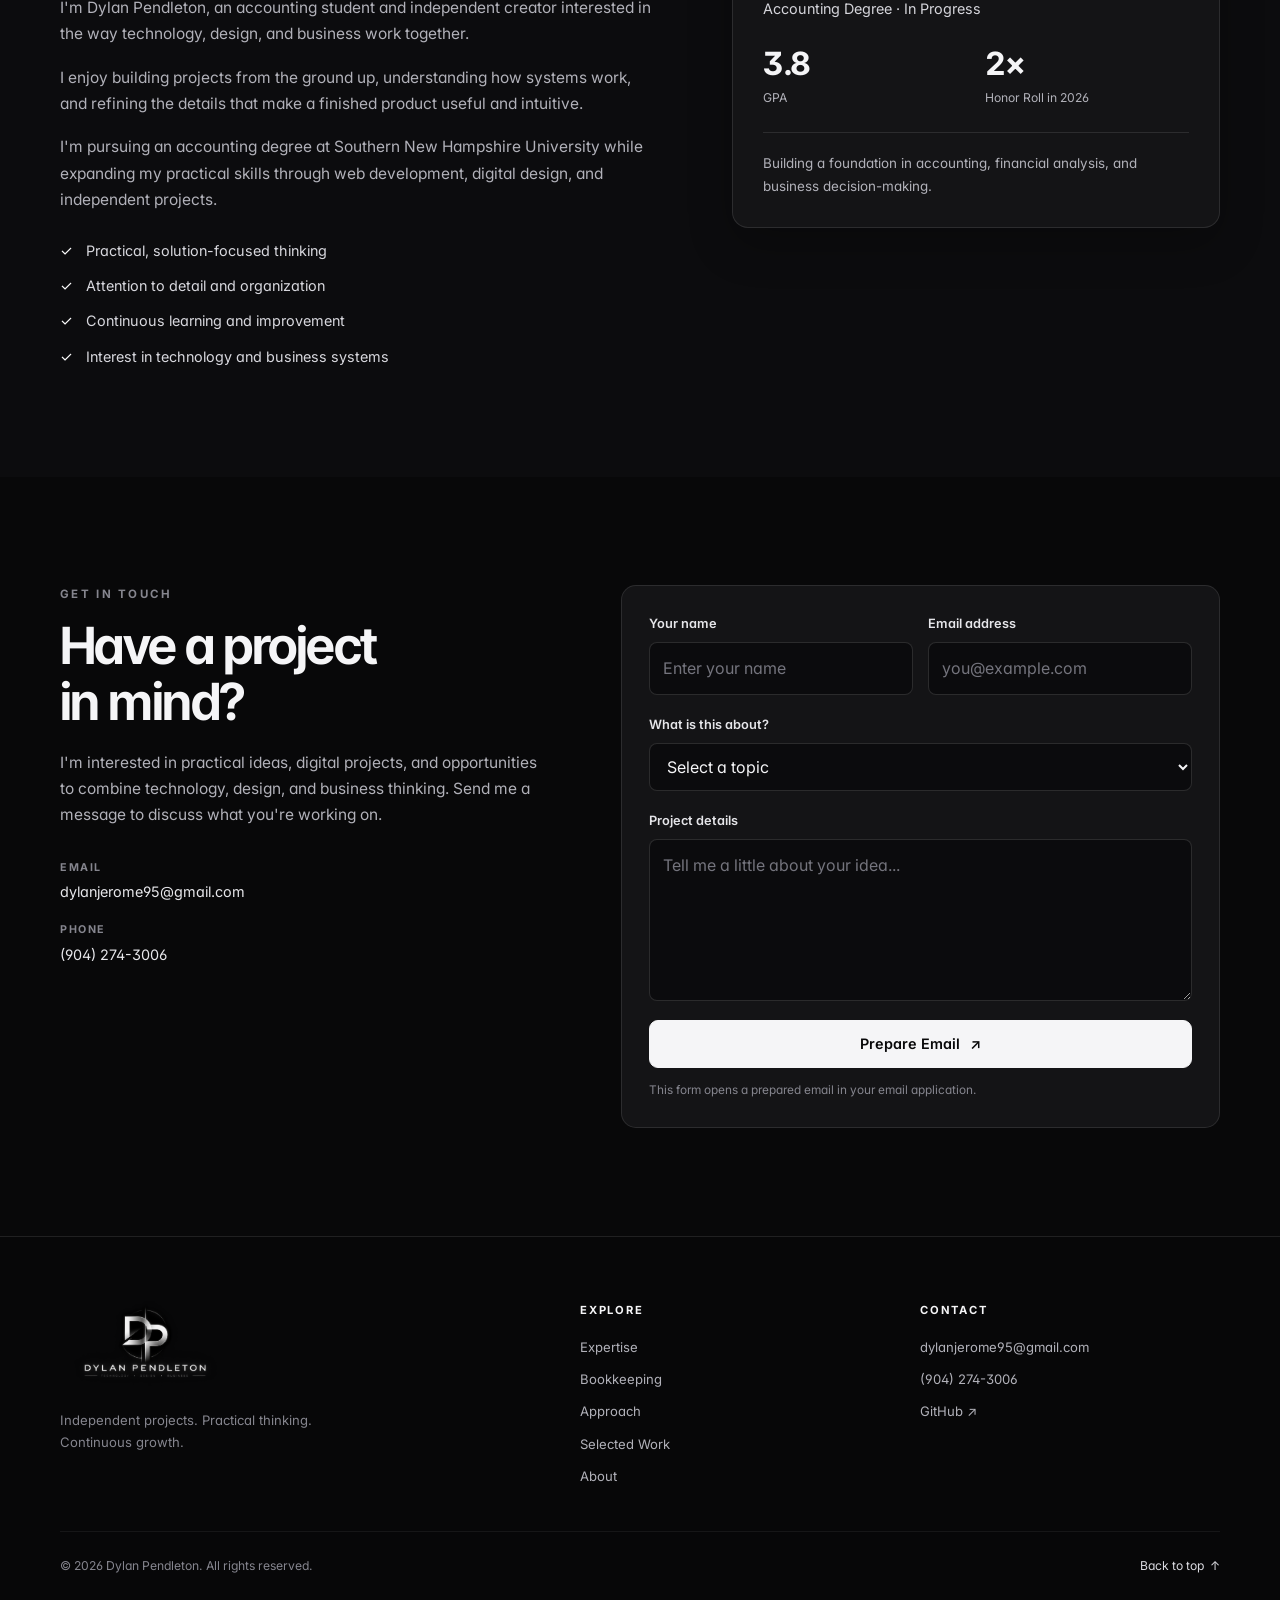
==== commit 92ba89d2: "Add Bookkeeping page and link it in nav" ====
--- a/index.html
+++ b/index.html
@@ -51,6 +51,7 @@
       <nav class="main-nav" id="main-nav" aria-label="Main navigation">
         <a href="#home">Home</a>
         <a href="#services">Expertise</a>
+        <a href="bookkeeping.html">Bookkeeping</a>
         <a href="#work">Selected Work</a>
         <a href="#about">About</a>
         <a href="#contact">Contact</a>
@@ -410,6 +411,7 @@
           <h2 class="footer-heading" id="footer-explore">Explore</h2>
           <ul class="footer-links">
             <li><a href="#services">Expertise</a></li>
+            <li><a href="bookkeeping.html">Bookkeeping</a></li>
             <li><a href="#process">Approach</a></li>
             <li><a href="#work">Selected Work</a></li>
             <li><a href="#about">About</a></li>
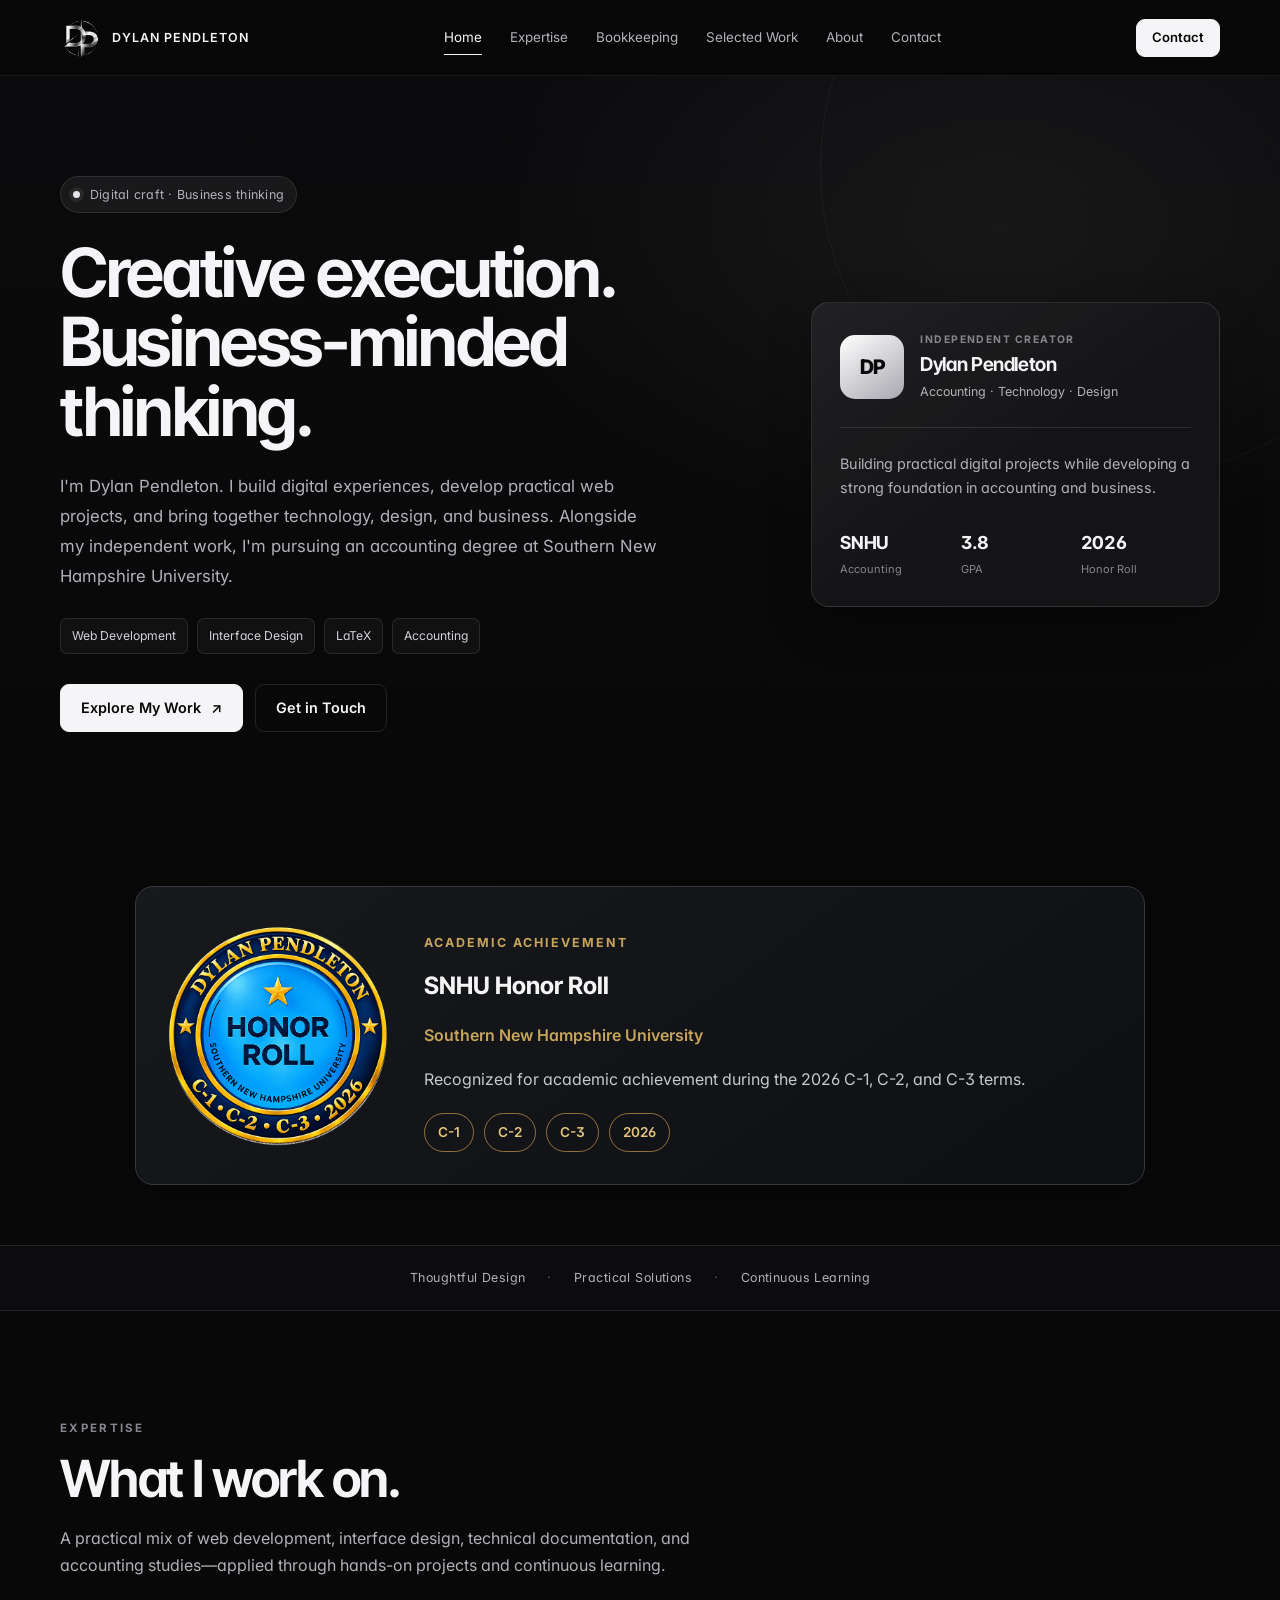
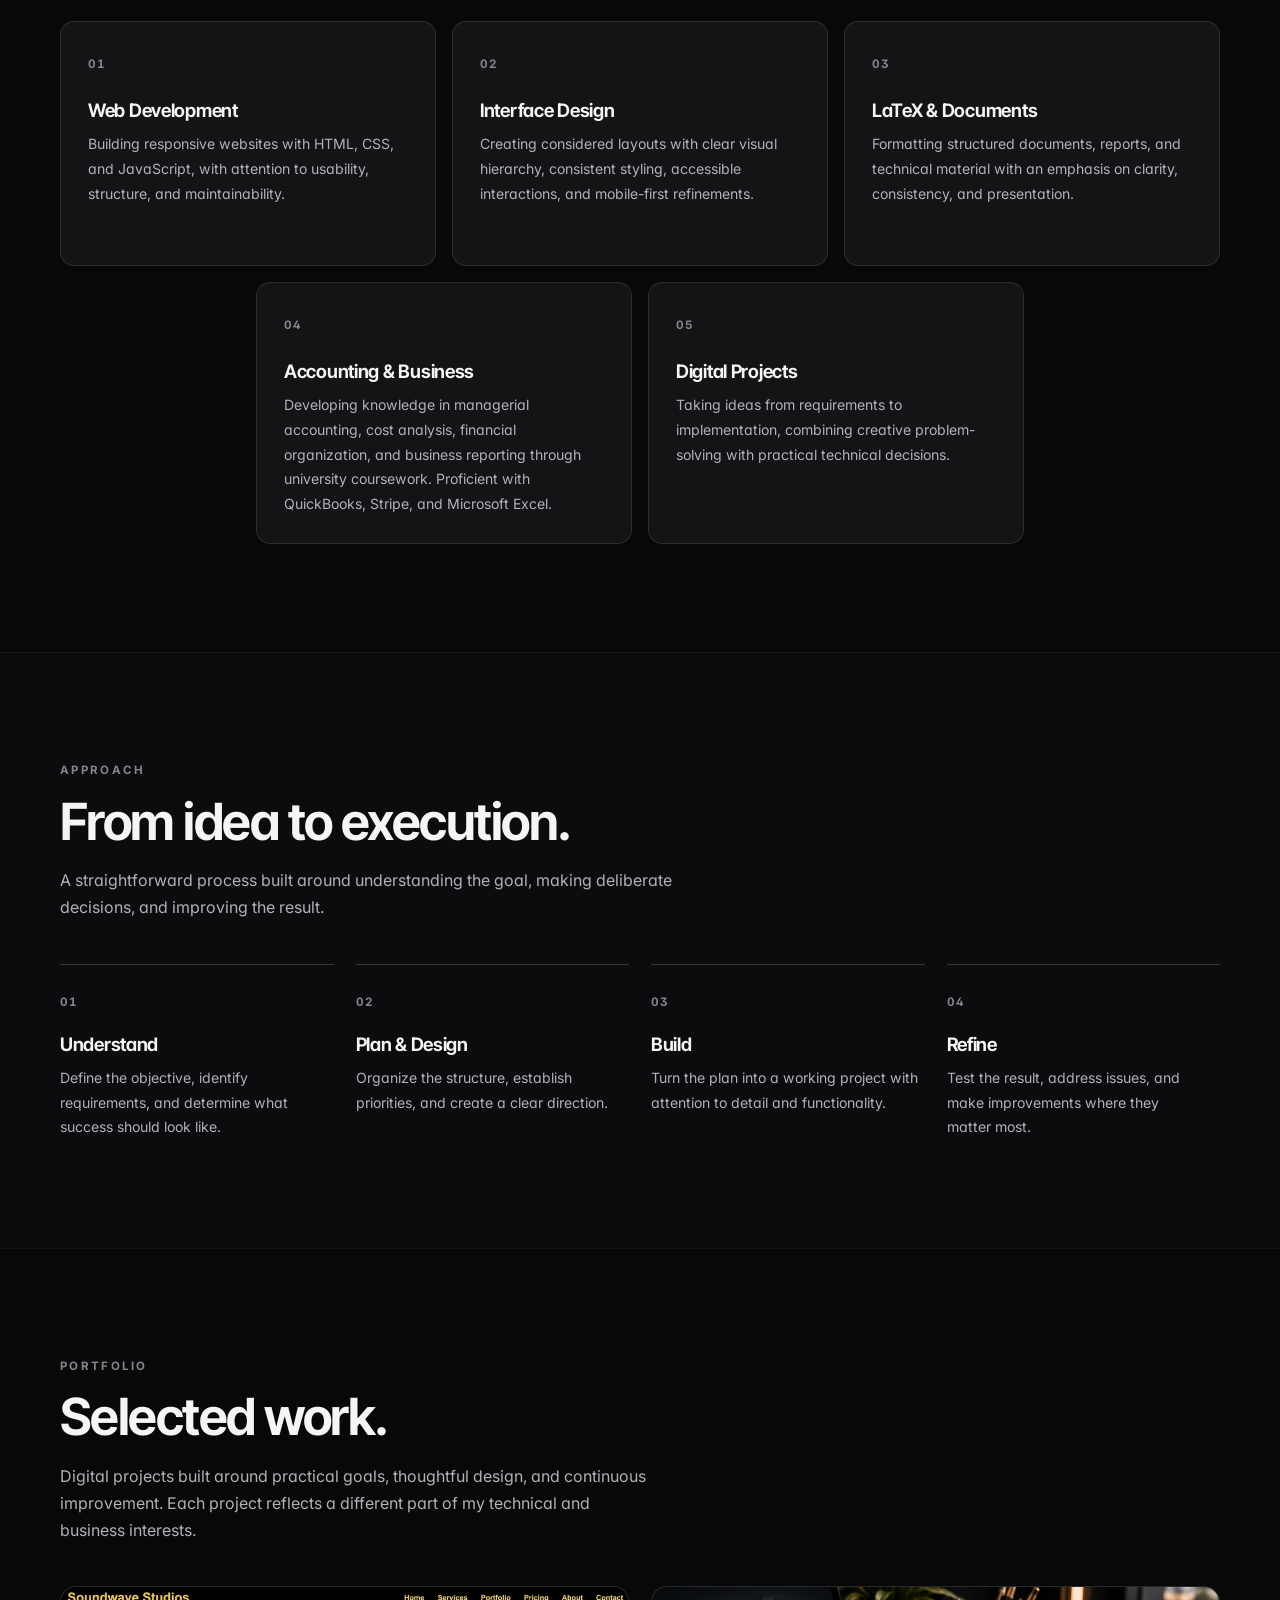
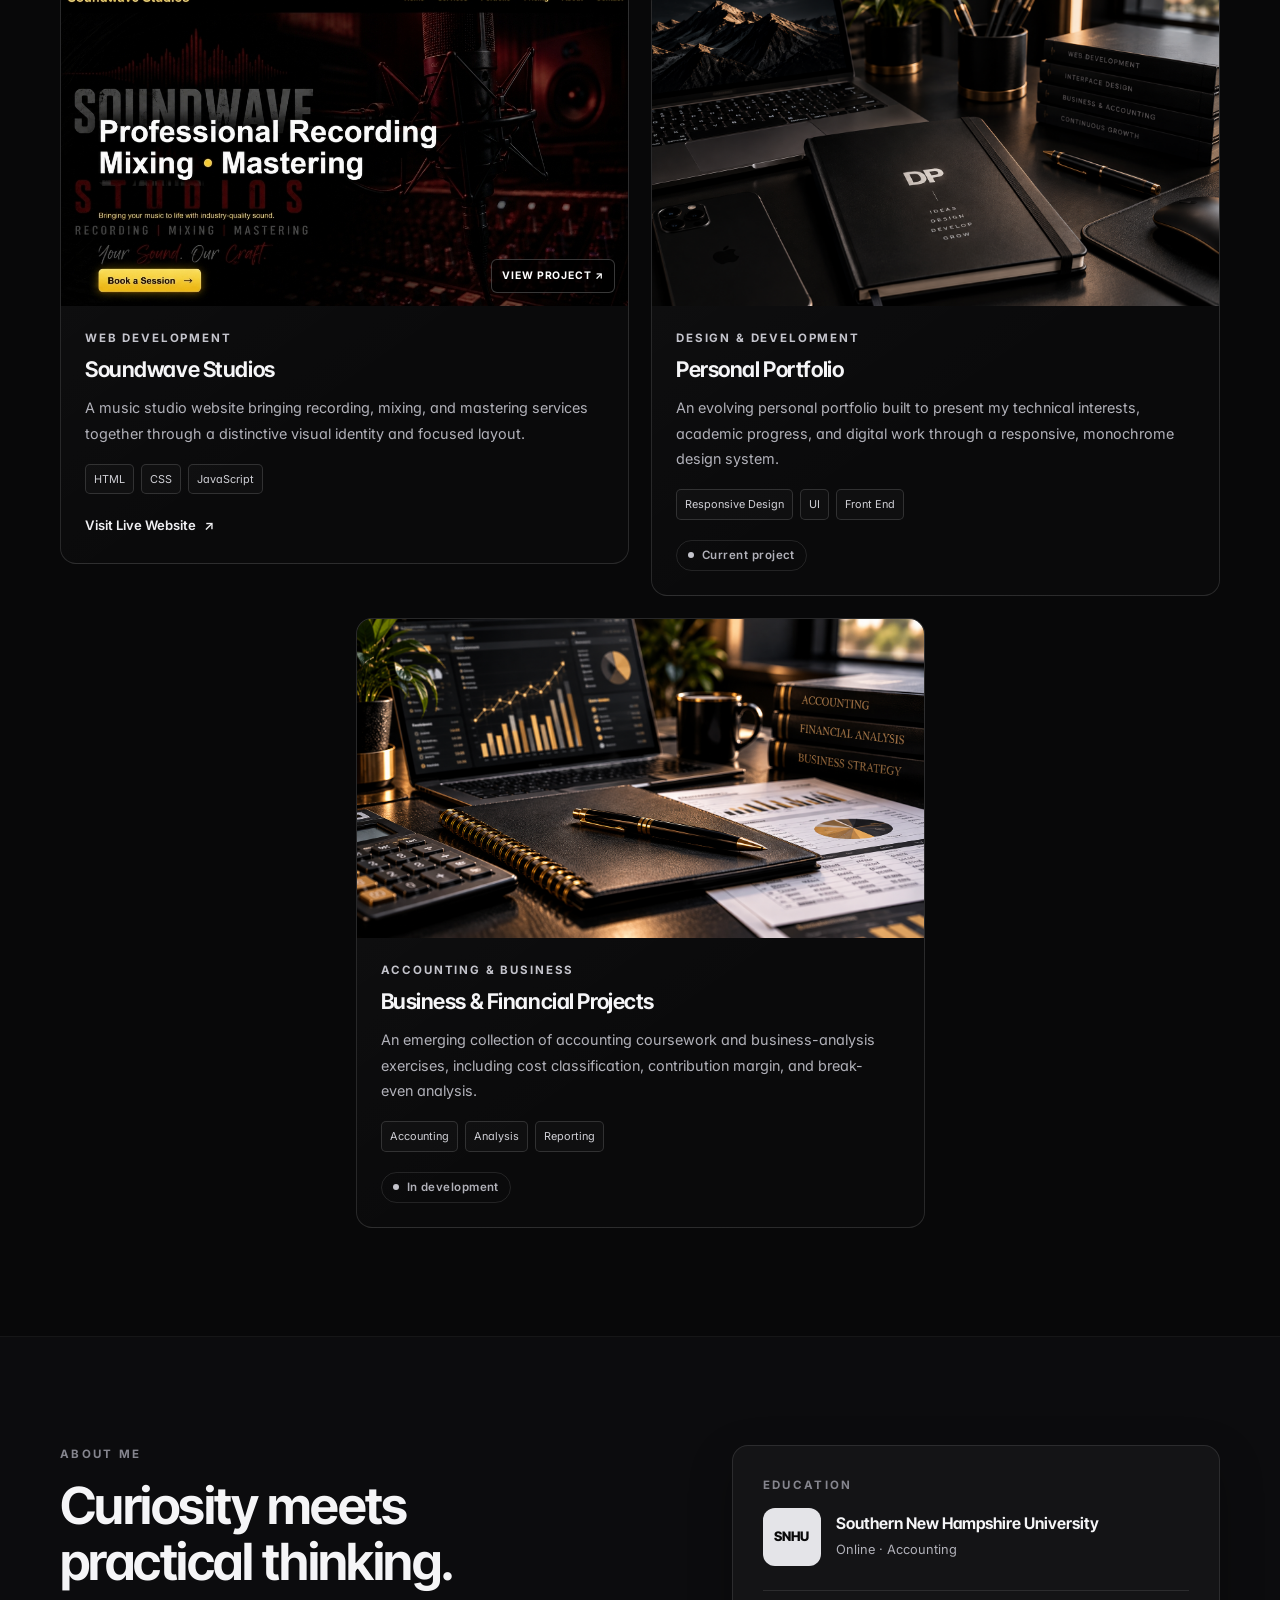
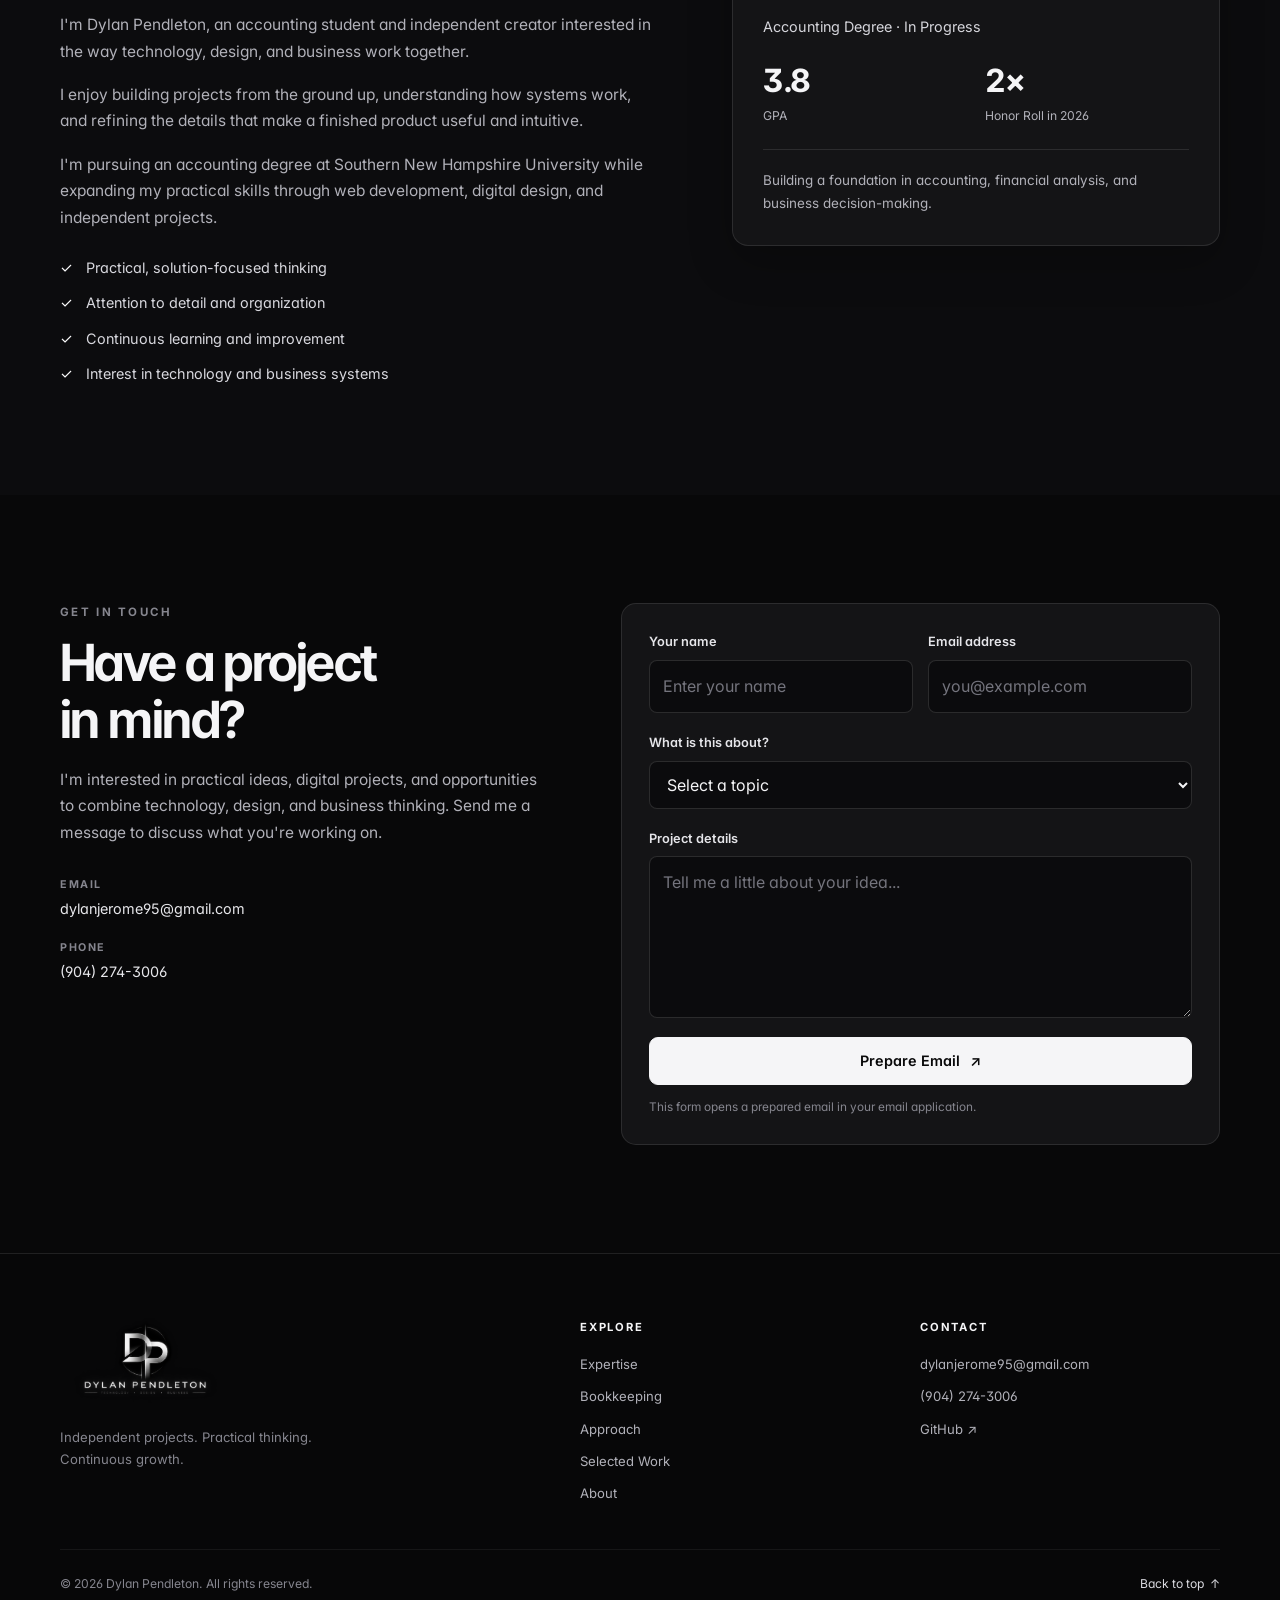
==== commit ac03f8e2: "Add tools proficiency: QuickBooks, Stripe, Excel" ====
--- a/index.html
+++ b/index.html
@@ -187,7 +187,7 @@
           <article class="service-card reveal">
             <span class="card-number">04</span>
             <h3>Accounting &amp; Business</h3>
-            <p>Developing knowledge in managerial accounting, cost analysis, financial organization, and business reporting through university coursework.</p>
+            <p>Developing knowledge in managerial accounting, cost analysis, financial organization, and business reporting through university coursework. Proficient with QuickBooks, Stripe, and Microsoft Excel.</p>
           </article>
 
           <article class="service-card reveal">
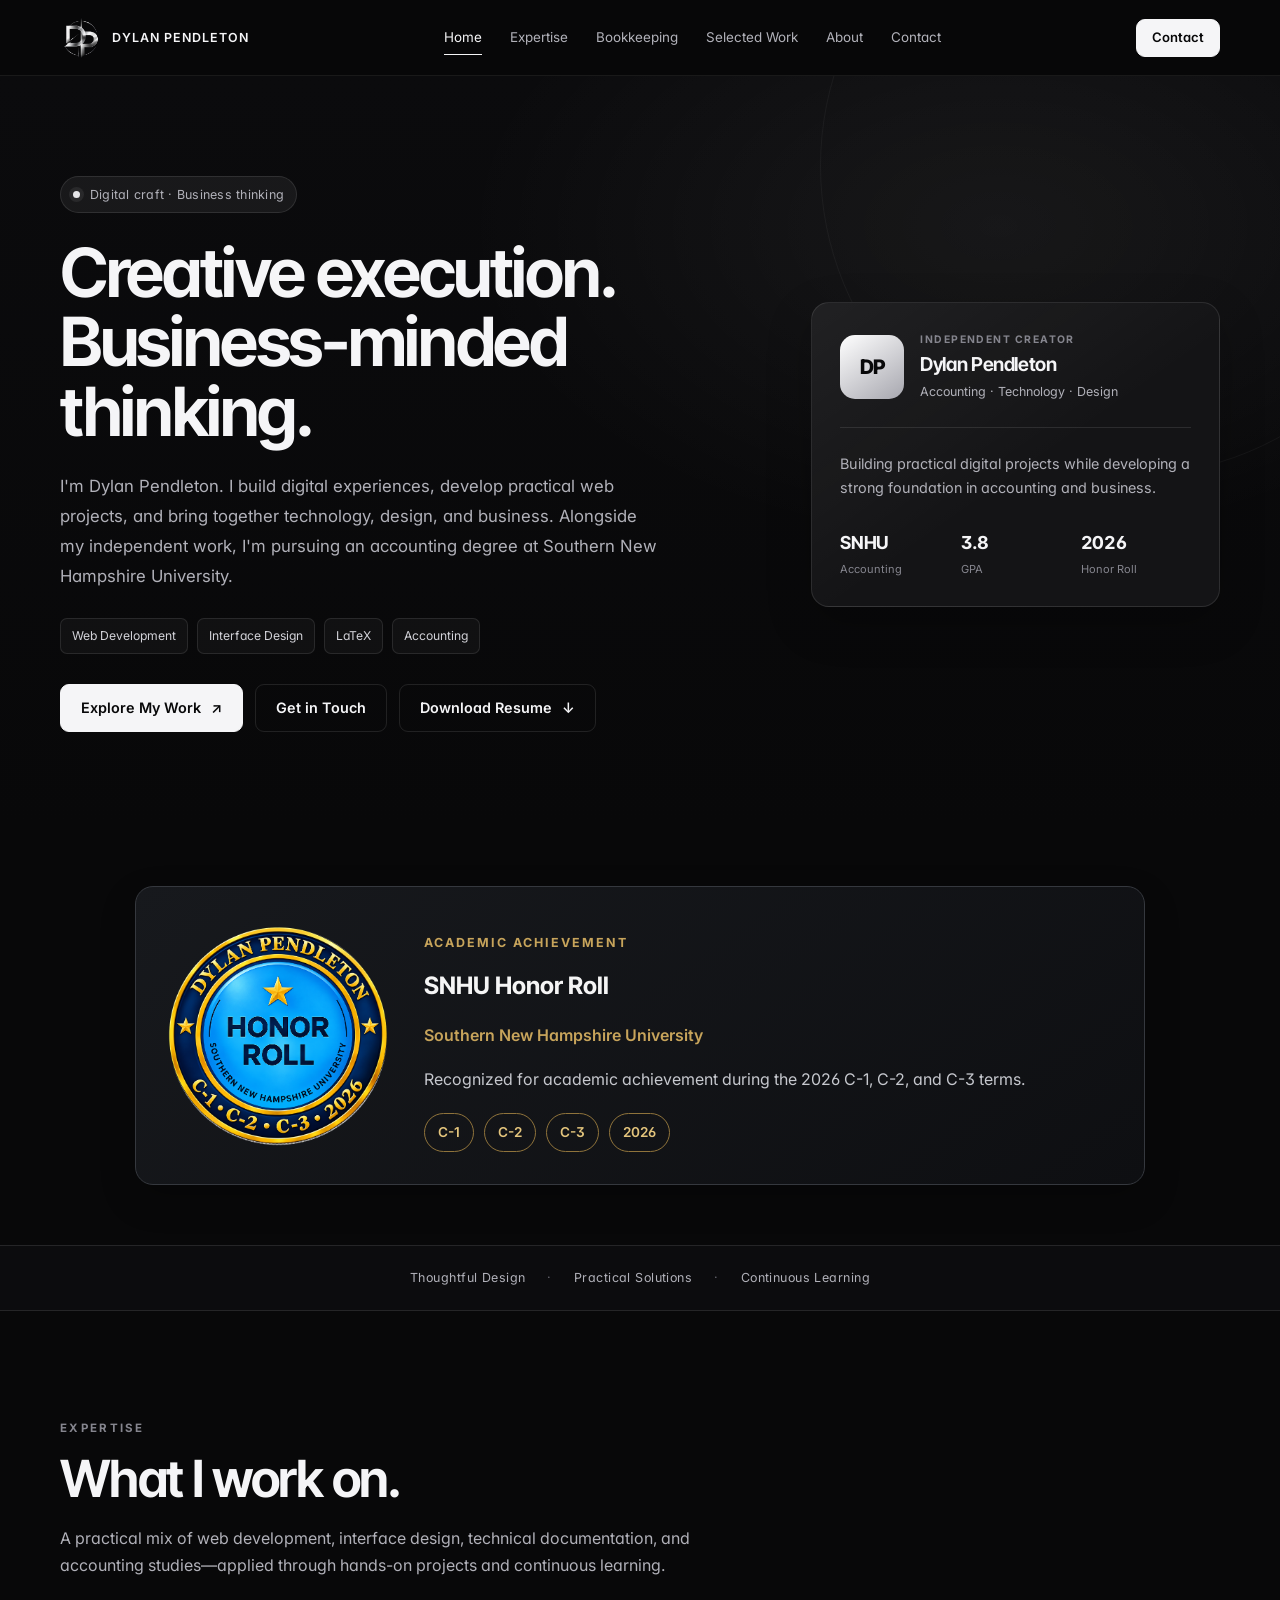
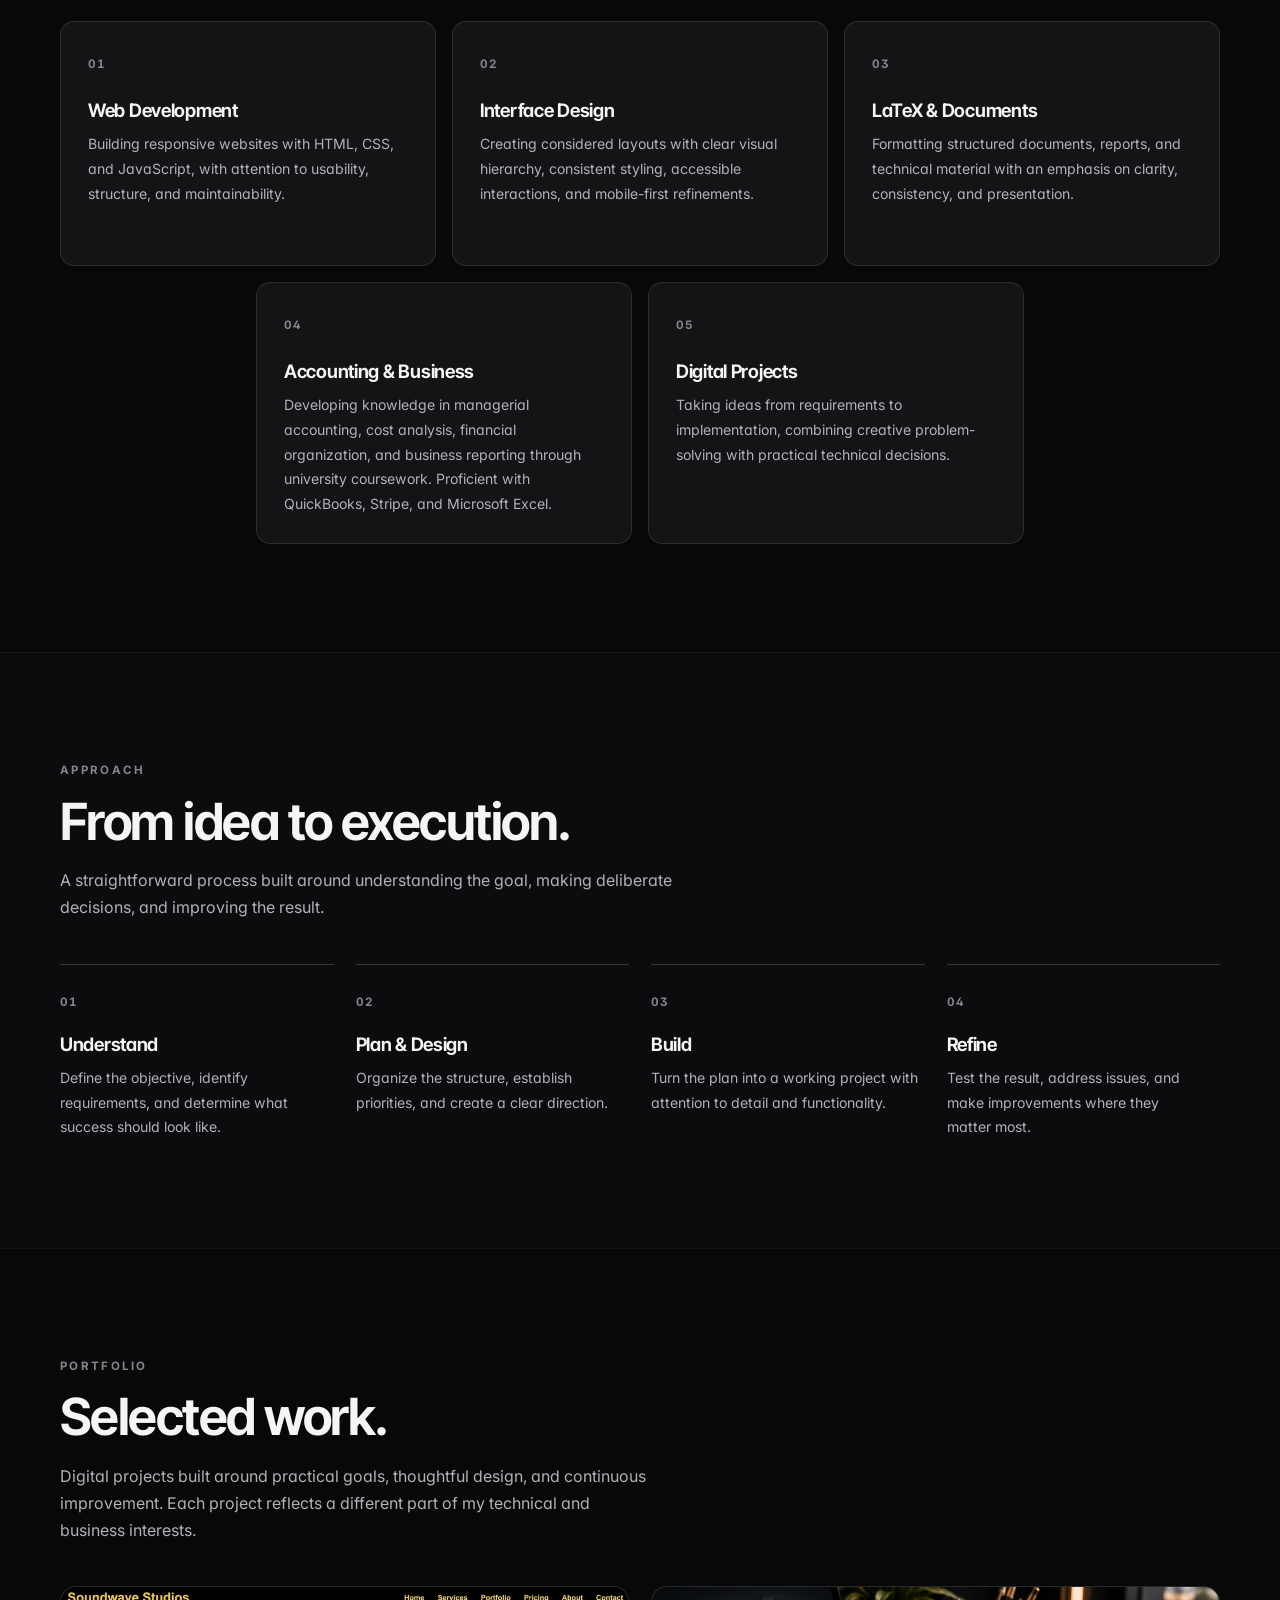
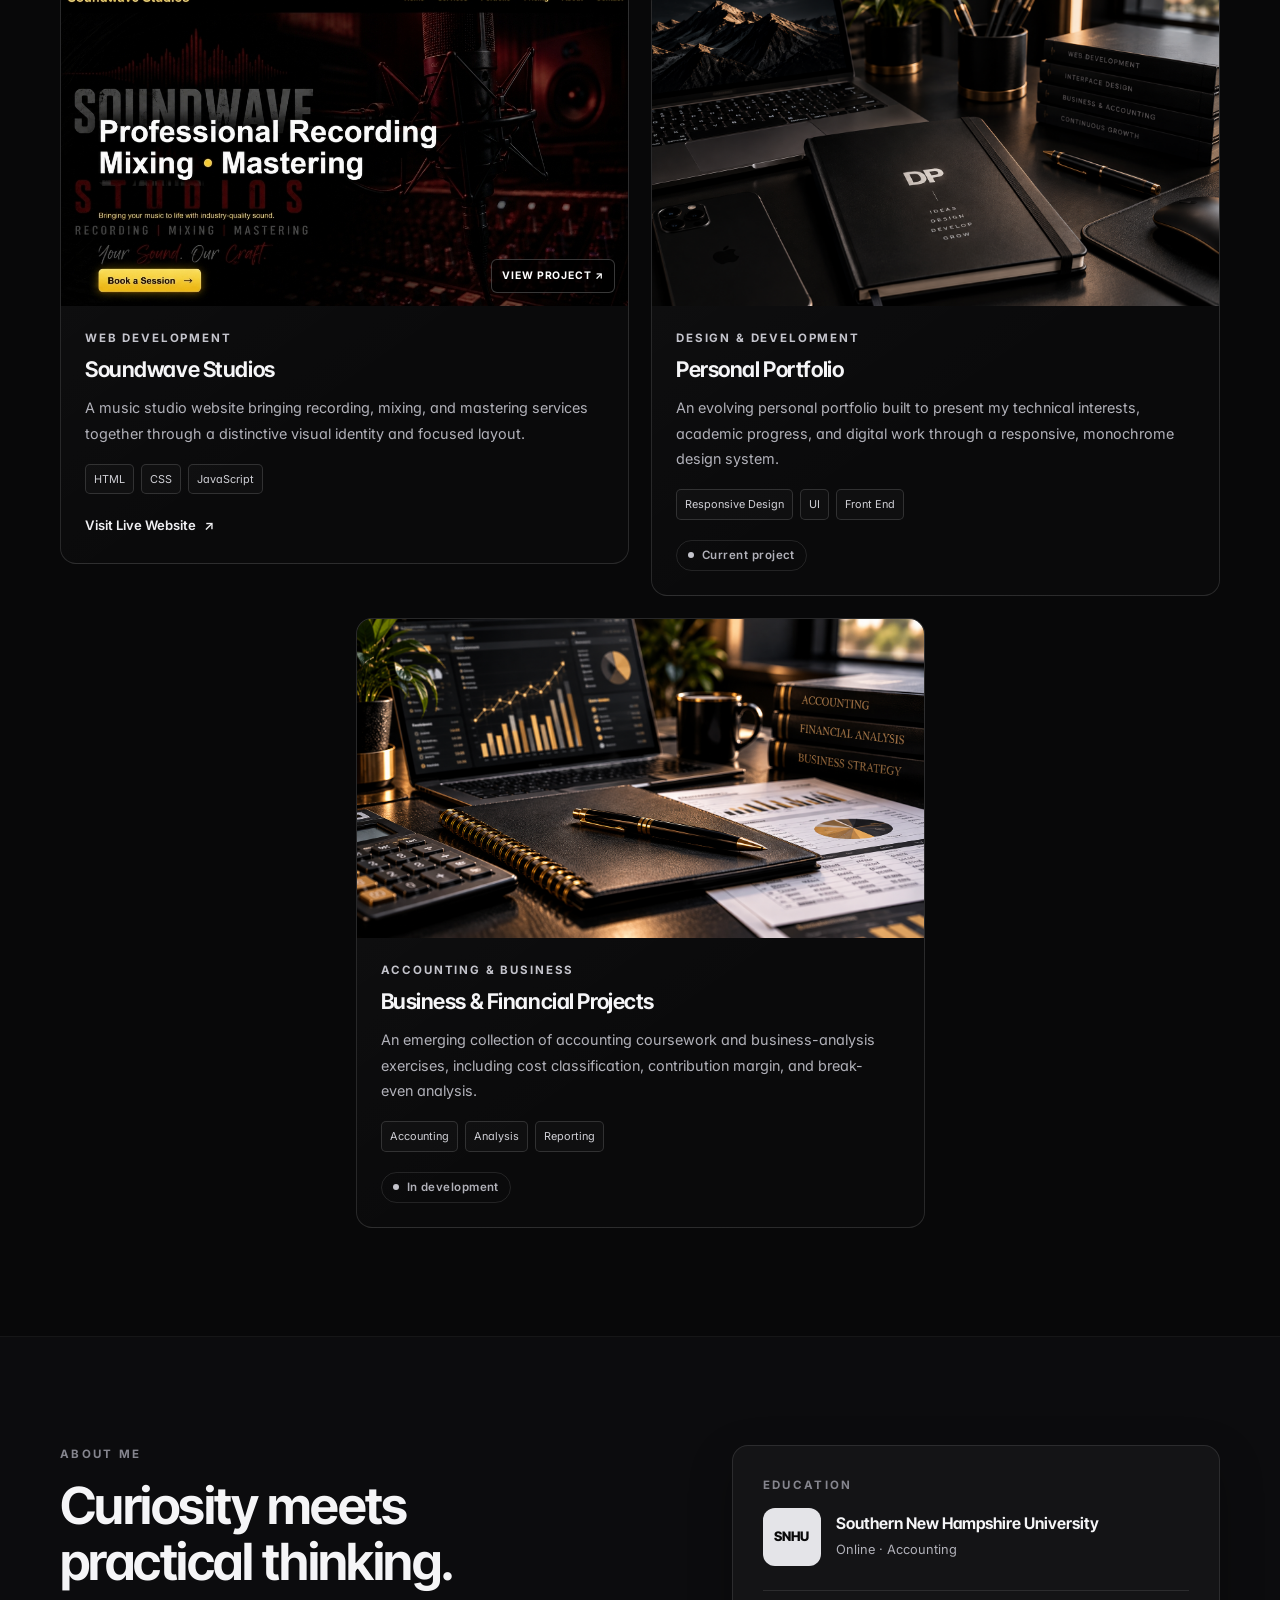
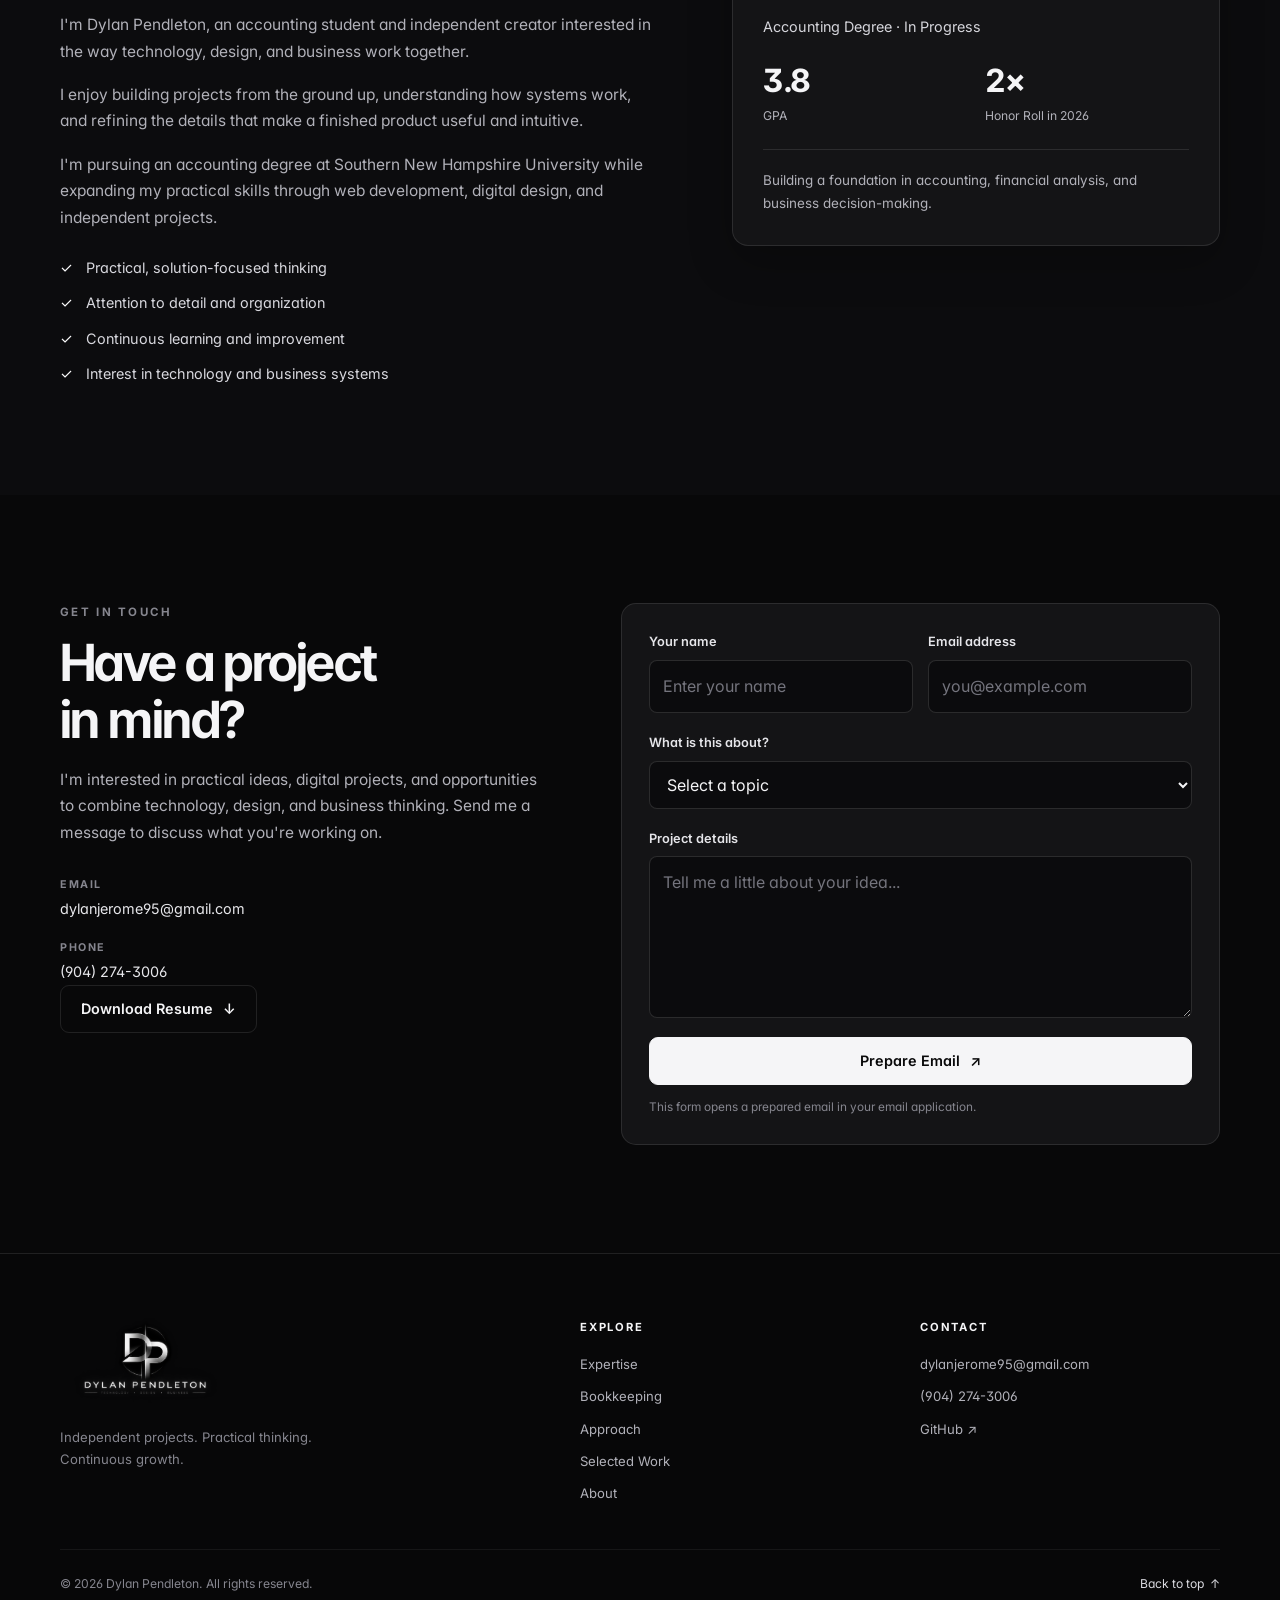
==== commit b1e101f4: "Add Download Resume button and resume PDF" ====
--- a/index.html
+++ b/index.html
@@ -87,6 +87,7 @@
           <div class="hero-actions">
             <a class="btn" href="#work">Explore My Work <span aria-hidden="true">↗</span></a>
             <a class="btn btn-ghost" href="#contact">Get in Touch</a>
+            <a class="btn btn-ghost" href="dylan-pendleton-resume.pdf" download>Download Resume <span aria-hidden="true">↓</span></a>
           </div>
         </div>
 
@@ -350,6 +351,8 @@
               <span>(904) 274-3006</span>
             </a>
           </div>
+
+          <a class="btn btn-ghost" href="dylan-pendleton-resume.pdf" download>Download Resume <span aria-hidden="true">↓</span></a>
         </div>
 
         <!-- To send messages straight from the page, create a free form at formspree.io
